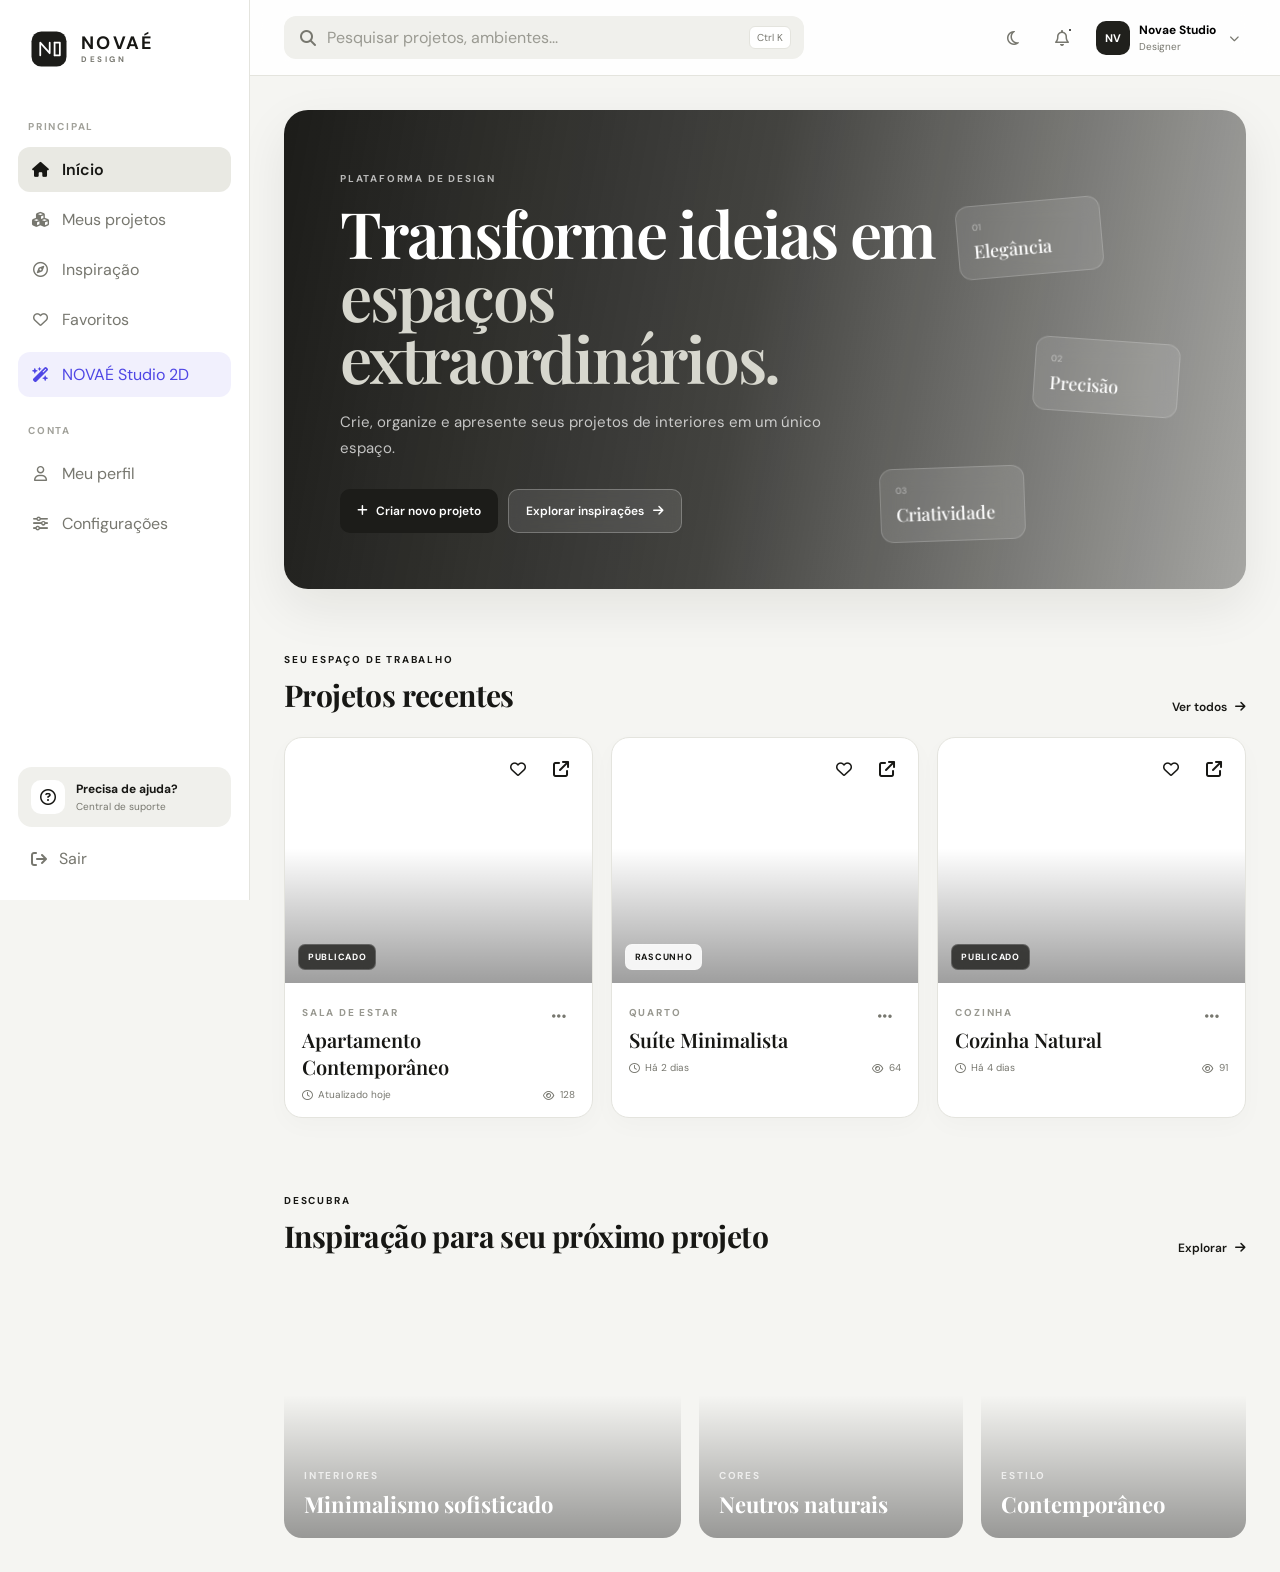
==== index.html @ 318b9dc1 "Update print statement from 'Hello' to 'Goodbye'" ====
<!DOCTYPE html>
<html lang="pt-BR">
<head>
    <meta charset="UTF-8">

    <meta
        name="viewport"
        content="width=device-width, initial-scale=1.0"
    >

    <meta
        name="description"
        content="NOVAÉ DESIGN - Plataforma profissional para criar, organizar e compartilhar projetos de interiores."
    >

    <title>NOVAÉ DESIGN | Projetos de interiores</title>

    <link
        rel="preconnect"
        href="https://fonts.googleapis.com"
    >

    <link
        rel="preconnect"
        href="https://fonts.gstatic.com"
        crossorigin
    >

    <link
        href="https://fonts.googleapis.com/css2?family=DM+Sans:wght@400;500;600;700&family=Playfair+Display:wght@500;600;700&display=swap"
        rel="stylesheet"
    >

    <link
        rel="stylesheet"
        href="https://cdnjs.cloudflare.com/ajax/libs/font-awesome/6.6.0/css/all.min.css"
    >

    <link
        rel="stylesheet"
        href="style.css"
    >
</head>

<body>

    <div class="app">

        <!-- SIDEBAR -->

        <aside class="sidebar" id="sidebar">

            <div class="brand">

                <a href="#" class="brand-link" data-page="inicio">

                    <svg
                        class="brand-logo"
                        viewBox="0 0 120 120"
                        aria-label="NOVAÉ DESIGN"
                    >
                        <defs>
                            <linearGradient
                                id="logoGradient"
                                x1="0%"
                                y1="0%"
                                x2="100%"
                                y2="100%"
                            >
                                <stop offset="0%" />
                                <stop offset="100%" />
                            </linearGradient>
                        </defs>

                        <rect
                            x="10"
                            y="10"
                            width="100"
                            height="100"
                            rx="28"
                            class="logo-background"
                        />

                        <path
                            d="M35 78V42L62 72V42"
                            class="logo-line"
                        />

                        <path
                            d="M76 42V78"
                            class="logo-line"
                        />

                        <path
                            d="M76 42L91 42L91 78L76 78"
                            class="logo-line"
                        />
                    </svg>

                    <div class="brand-text">
                        <strong>NOVAÉ</strong>
                        <span>DESIGN</span>
                    </div>

                </a>

            </div>

            <nav class="sidebar-navigation">

                <p class="navigation-title">
                    PRINCIPAL
                </p>

                <button
                    class="nav-item active"
                    data-page="inicio"
                >
                    <i class="fa-solid fa-house"></i>
                    <span>Início</span>
                </button>

                <button
                    class="nav-item"
                    data-page="projetos"
                >
                    <i class="fa-solid fa-cubes"></i>
                    <span>Meus projetos</span>
                </button>

                <button
                    class="nav-item"
                    data-page="inspiracao"
                >
                    <i class="fa-regular fa-compass"></i>
                    <span>Inspiração</span>
                </button>

                <button
                    class="nav-item"
                    data-page="favoritos"
                >
                    <i class="fa-regular fa-heart"></i>
                    <span>Favoritos</span>
                </button>

                <!-- LINK DIRETO PARA O NOVAÉ STUDIO -->
                <a href="studio.html" class="nav-item" style="text-decoration: none; display: flex; align-items: center; margin-top: 5px; background: rgba(79, 70, 229, 0.08); color: #4f46e5;">
                    <i class="fa-solid fa-wand-magic-sparkles"></i>
                    <span>NOVAÉ Studio 2D</span>
                </a>

                <p class="navigation-title">
                    CONTA
                </p>

                <button
                    class="nav-item"
                    data-page="perfil"
                >
                    <i class="fa-regular fa-user"></i>
                    <span>Meu perfil</span>
                </button>

                <button
                    class="nav-item"
                    data-page="configuracoes"
                >
                    <i class="fa-solid fa-sliders"></i>
                    <span>Configurações</span>
                </button>

            </nav>

            <div class="sidebar-bottom">

                <div class="sidebar-help">

                    <div class="help-icon">
                        <i class="fa-regular fa-circle-question"></i>
                    </div>

                    <div>
                        <strong>Precisa de ajuda?</strong>
                        <span>Central de suporte</span>
                    </div>

                </div>

                <button
                    class="logout-button"
                    id="logoutButton"
                >
                    <i class="fa-solid fa-arrow-right-from-bracket"></i>
                    Sair
                </button>

            </div>

        </aside>

        <!-- MAIN -->

        <main class="main-content">

            <!-- TOPBAR -->

            <header class="topbar">

                <button
                    class="mobile-menu"
                    id="mobileMenu"
                    aria-label="Abrir menu"
                >
                    <i class="fa-solid fa-bars"></i>
                </button>

                <div class="topbar-search">

                    <i class="fa-solid fa-magnifying-glass"></i>

                    <input
                        type="search"
                        id="globalSearch"
                        placeholder="Pesquisar projetos, ambientes..."
                    >

                    <span class="search-shortcut">
                        Ctrl K
                    </span>

                </div>

                <div class="topbar-actions">

                    <button
                        class="icon-button"
                        id="themeButton"
                        title="Alterar tema"
                    >
                        <i class="fa-regular fa-moon"></i>
                    </button>

                    <button
                        class="icon-button notification-button"
                        id="notificationButton"
                        title="Notificações"
                    >
                        <i class="fa-regular fa-bell"></i>
                        <span class="notification-dot"></span>
                    </button>

                    <button
                        class="user-mini"
                        id="profileButton"
                    >

                        <span class="avatar">
                            NV
                        </span>

                        <span class="user-mini-info">
                            <strong>Novae Studio</strong>
                            <small>Designer</small>
                        </span>

                        <i class="fa-solid fa-chevron-down"></i>

                    </button>

                </div>

            </header>

            <!-- CONTENT -->

            <div class="page-container">

                <!-- HOME -->

                <section
                    class="page active-page"
                    id="page-inicio"
                >

                    <div class="hero">

                        <div class="hero-content">

                            <span class="eyebrow">
                                PLATAFORMA DE DESIGN
                            </span>

                            <h1>
                                Transforme ideias em
                                <span>espaços extraordinários.</span>
                            </h1>

                            <p>
                                Crie, organize e apresente seus projetos
                                de interiores em um único espaço.
                            </p>

                            <div class="hero-actions">

                                <!-- ALTERADO TAMBÉM PARA LEVAR AO STUDIO -->
                                <a href="studio.html" class="primary-button" style="text-decoration: none; display: inline-flex; align-items: center; justify-content: center; gap: 8px;">
                                    <i class="fa-solid fa-plus"></i>
                                    Criar novo projeto
                                </a>

                                <button
                                    class="secondary-button"
                                    data-page="inspiracao"
                                >
                                    Explorar inspirações
                                    <i class="fa-solid fa-arrow-right"></i>
                                </button>

                            </div>

                        </div>

                        <div class="hero-decoration">

                            <div class="decoration-card card-one">
                                <span>01</span>
                                <strong>Elegância</strong>
                            </div>

                            <div class="decoration-card card-two">
                                <span>02</span>
                                <strong>Precisão</strong>
                            </div>

                            <div class="decoration-card card-three">
                                <span>03</span>
                                <strong>Criatividade</strong>
                            </div>

                        </div>

                    </div>

                    <div class="section-header">

                        <div>
                            <span class="section-label">
                                SEU ESPAÇO DE TRABALHO
                            </span>

                            <h2>
                                Projetos recentes
                            </h2>
                        </div>

                        <button
                            class="text-button"
                            data-page="projetos"
                        >
                            Ver todos
                            <i class="fa-solid fa-arrow-right"></i>
                        </button>

                    </div>

                    <div class="projects-grid">

                        <article
                            class="project-card featured"
                            data-category="Sala"
                            data-title="Apartamento Contemporâneo"
                        >

                            <div class="project-image image-living">

                                <div class="project-overlay">

                                    <button
                                        class="round-button favorite-toggle"
                                        title="Favoritar"
                                    >
                                        <i class="fa-regular fa-heart"></i>
                                    </button>

                                    <button
                                        class="round-button project-open"
                                        title="Abrir projeto"
                                    >
                                        <i class="fa-solid fa-arrow-up-right-from-square"></i>
                                    </button>

                                </div>

                                <span class="project-status">
                                    Publicado
                                </span>

                            </div>

                            <div class="project-info">

                                <div>

                                    <span class="project-category">
                                        SALA DE ESTAR
                                    </span>

                                    <h3>
                                        Apartamento Contemporâneo
                                    </h3>

                                </div>

                                <button
                                    class="more-button"
                                    title="Mais opções"
                                >
                                    <i class="fa-solid fa-ellipsis"></i>
                                </button>

                            </div>

                            <div class="project-meta">

                                <span>
                                    <i class="fa-regular fa-clock"></i>
                                    Atualizado hoje
                                </span>

                                <span>
                                    <i class="fa-regular fa-eye"></i>
                                    128
                                </span>

                            </div>

                        </article>

                        <article
                            class="project-card"
                            data-category="Quarto"
                            data-title="Suíte Minimalista"
                        >

                            <div class="project-image image-bedroom">

                                <div class="project-overlay">

                                    <button
                                        class="round-button favorite-toggle"
                                        title="Favoritar"
                                    >
                                        <i class="fa-regular fa-heart"></i>
                                    </button>

                                    <button
                                        class="round-button project-open"
                                        title="Abrir projeto"
                                    >
                                        <i class="fa-solid fa-arrow-up-right-from-square"></i>
                                    </button>

                                </div>

                                <span class="project-status draft">
                                    Rascunho
                                </span>

                            </div>

                            <div class="project-info">

                                <div>

                                    <span class="project-category">
                                        QUARTO
                                    </span>

                                    <h3>
                                        Suíte Minimalista
                                    </h3>

                                </div>

                                <button
                                    class="more-button"
                                >
                                    <i class="fa-solid fa-ellipsis"></i>
                                </button>

                            </div>

                            <div class="project-meta">

                                <span>
                                    <i class="fa-regular fa-clock"></i>
                                    Há 2 dias
                                </span>

                                <span>
                                    <i class="fa-regular fa-eye"></i>
                                    64
                                </span>

                            </div>

                        </article>

                        <article
                            class="project-card"
                            data-category="Cozinha"
                            data-title="Cozinha Natural"
                        >

                            <div class="project-image image-kitchen">

                                <div class="project-overlay">

                                    <button
                                        class="round-button favorite-toggle"
                                        title="Favoritar"
                                    >
                                        <i class="fa-regular fa-heart"></i>
                                    </button>

                                    <button
                                        class="round-button project-open"
                                        title="Abrir projeto"
                                    >
                                        <i class="fa-solid fa-arrow-up-right-from-square"></i>
                                    </button>

                                </div>

                                <span class="project-status">
                                    Publicado
                                </span>

                            </div>

                            <div class="project-info">

                                <div>

                                    <span class="project-category">
                                        COZINHA
                                    </span>

                                    <h3>
                                        Cozinha Natural
                                    </h3>

                                </div>

                                <button
                                    class="more-button"
                                >
                                    <i class="fa-solid fa-ellipsis"></i>
                                </button>

                            </div>

                            <div class="project-meta">

                                <span>
                                    <i class="fa-regular fa-clock"></i>
                                    Há 4 dias
                                </span>

                                <span>
                                    <i class="fa-regular fa-eye"></i>
                                    91
                                </span>

                            </div>

                        </article>

                    </div>

                    <div class="section-header inspiration-header">

                        <div>

                            <span class="section-label">
                                DESCUBRA
                            </span>

                            <h2>
                                Inspiração para seu próximo projeto
                            </h2>

                        </div>

                        <button
                            class="text-button"
                            data-page="inspiracao"
                        >
                            Explorar
                            <i class="fa-solid fa-arrow-right"></i>
                        </button>

                    </div>

                    <div class="inspiration-grid">

                        <article class="inspiration-card large">
                            <div class="inspiration-image inspiration-one">
                                <div class="inspiration-caption">
                                    <span>INTERIORES</span>
                                    <h3>Minimalismo sofisticado</h3>
                                </div>
                            </div>
                        </article>

                        <article class="inspiration-card">
                            <div class="inspiration-image inspiration-two">
                                <div class="inspiration-caption">
                                    <span>CORES</span>
                                    <h3>Neutros naturais</h3>
                                </div>
                            </div>
                        </article>

                        <article class="inspiration-card">
                            <div class="inspiration-image inspiration-three">
                                <div class="inspiration-caption">
                                    <span>ESTILO</span>
                                    <h3>Contemporâneo</h3>
                                </div>
                            </div>
                        </article>

                    </div>

                </section>

                <!-- PROJETOS -->

                <section
                    class="page"
                    id="page-projetos"
                >

                    <div class="page-heading">

                        <div>

                            <span class="section-label">
                                PORTFÓLIO
                            </span>

                            <h1>
                                Meus projetos
                            </h1>

                            <p>
                                Gerencie todos os seus projetos em um só lugar.
                            </p>

                        </div>

                        <a href="studio.html" class="primary-button" style="text-decoration: none; display: inline-flex; align-items: center; justify-content: center; gap: 8px;">
                            <i class="fa-solid fa-plus"></i>
                            Novo projeto
                        </a>

                    </div>

                    <div class="filter-bar">

                        <button
                            class="filter-button active"
                            data-filter="todos"
                        >
                            Todos
                        </button>

                        <button
                            class="filter-button"
                            data-filter="Sala"
                        >
                            Sala
                        </button>

                        <button
                            class="filter-button"
                            data-filter="Quarto"
                        >
                            Quarto
                        </button>

                        <button
                            class="filter-button"
                            data-filter="Cozinha"
                        >
                            Cozinha
                        </button>

                        <button
                            class="filter-button"
                            data-filter="Escritório"
                        >
                            Escritório
                        </button>

                    </div>

                    <div class="projects-grid all-projects">

                        <article
                            class="project-card"
                            data-category="Sala"
                            data-title="Apartamento Contemporâneo"
                        >

                            <div class="project-image image-living">

                                <div class="project-overlay">

                                    <button class="round-button favorite-toggle">
                                        <i class="fa-regular fa-heart"></i>
                                    </button>

                                    <button class="round-button project-open">
                                        <i class="fa-solid fa-arrow-up-right-from-square"></i>
                                    </button>

                                </div>

                            </div>

                            <div class="project-info">

                                <div>
                                    <span class="project-category">SALA</span>
                                    <h3>Apartamento Contemporâneo</h3>
                                </div>

                                <button class="more-button">
                                    <i class="fa-solid fa-ellipsis"></i>
                                </button>

                            </div>

                        </article>

                        <article
                            class="project-card"
                            data-category="Quarto"
                            data-title="Suíte Minimalista"
                        >

                            <div class="project-image image-bedroom">

                                <div class="project-overlay">

                                    <button class="round-button favorite-toggle">
                                        <i class="fa-regular fa-heart"></i>
                                    </button>

                                    <button class="round-button project-open">
                                        <i class="fa-solid fa-arrow-up-right-from-square"></i>
                                    </button>

                                </div>

                            </div>

                            <div class="project-info">

                                <div>
                                    <span class="project-category">QUARTO</span>
                                    <h3>Suíte Minimalista</h3>
                                </div>

                                <button class="more-button">
                                    <i class="fa-solid fa-ellipsis"></i>
                                </button>

                            </div>

                        </article>

                        <article
                            class="project-card"
                            data-category="Cozinha"
                            data-title="Cozinha Natural"
                        >

                            <div class="project-image image-kitchen">

                                <div class="project-overlay">

                                    <button class="round-button favorite-toggle">
                                        <i class="fa-regular fa-heart"></i>
                                    </button>

                                    <button class="round-button project-open">
                                        <i class="fa-solid fa-arrow-up-right-from-square"></i>
                                    </button>

                                </div>

                            </div>

                            <div class="project-info">

                                <div>
                                    <span class="project-category">COZINHA</span>
                                    <h3>Cozinha Natural</h3>
                                </div>

                                <button class="more-button">
                                    <i class="fa-solid fa-ellipsis"></i>
                                </button>

                            </div>

                        </article>

                        <article
                            class="project-card"
                            data-category="Escritório"
                            data-title="Home Office Executivo"
                        >

                            <div class="project-image image-office">

                                <div class="project-overlay">

                                    <button class="round-button favorite-toggle">
                                        <i class="fa-regular fa-heart"></i>
                                    </button>

                                    <button class="round-button project-open">
                                        <i class="fa-solid fa-arrow-up-right-from-square"></i>
                                    </button>

                                </div>

                            </div>

                            <div class="project-info">

                                <div>
                                    <span class="project-category">ESCRITÓRIO</span>
                                    <h3>Home Office Executivo</h3>
                                </div>

                                <button class="more-button">
                                    <i class="fa-solid fa-ellipsis"></i>
                                </button>

                            </div>

                        </article>

                    </div>

                </section>

                <!-- INSPIRAÇÃO -->

                <section
                    class="page"
                    id="page-inspiracao"
                >

                    <div class="page-heading">

                        <div>

                            <span class="section-label">
                                COMUNIDADE
                            </span>

                            <h1>
                                Inspiração
                            </h1>

                            <p>
                                Descubra ideias para transformar seus espaços.
                            </p>

                        </div>

                    </div>

                    <div class="inspiration-filter">

                        <button class="filter-button active">
                            Todos
                        </button>

                        <button class="filter-button">
                            Moderno
                        </button>

                        <button class="filter-button">
                            Minimalista
                        </button>

                        <button class="filter-button">
                            Industrial
                        </button>

                        <button class="filter-button">
                            Escandinavo
                        </button>

                    </div>

                    <div class="masonry-grid">

                        <article class="masonry-item tall">
                            <div class="masonry-image inspiration-four">
                                <div class="masonry-content">
                                    <span>MODERNO</span>
                                    <h3>Linhas e volumes</h3>
                                </div>
                            </div>
                        </article>

                        <article class="masonry-item">
                            <div class="masonry-image inspiration-five">
                                <div class="masonry-content">
                                    <span>MINIMALISTA</span>
                                    <h3>Essencial</h3>
                                </div>
                            </div>
                        </article>

                        <article class="masonry-item">
                            <div class="masonry-image inspiration-six">
                                <div class="masonry-content">
                                    <span>INDUSTRIAL</span>
                                    <h3>Concreto e madeira</h3>
                                </div>
                            </div>
                        </article>

                        <article class="masonry-item wide">
                            <div class="masonry-image inspiration-seven">
                                <div class="masonry-content">
                                    <span>CONTEMPORÂNEO</span>
                                    <h3>Arquitetura aberta</h3>
                                </div>
                            </div>
                        </article>

                    </div>

                </section>

                <!-- FAVORITOS -->

                <section
                    class="page"
                    id="page-favoritos"
                >

                    <div class="page-heading">

                        <div>

                            <span class="section-label">
                                SALVOS
                            </span>

                            <h1>
                                Favoritos
                            </h1>

                            <p>
                                Seus projetos e inspirações salvos.
                            </p>

                        </div>

                    </div>

                    <div
                        class="favorites-empty"
                        id="favoritesEmpty"
                    >

                        <div class="empty-icon">
                            <i class="fa-regular fa-heart"></i>
                        </div>

                        <h2>
                            Seus favoritos aparecerão aqui
                        </h2>

                        <p>
                            Clique no coração de um projeto para salvá-lo.
                        </p>

                        <button
                            class="primary-button"
                            data-page="projetos"
                        >
                            Explorar projetos
                        </button>

                    </div>

                </section>

                <!-- PERFIL -->

                <section
                    class="page"
                    id="page-perfil"
                >

                    <div class="profile-cover">

                        <div class="profile-main">

                            <div class="profile-avatar">
                                NV
                            </div>

                            <div>

                                <span class="section-label">
                                    DESIGNER
                                </span>

                                <h1>
                                    Novae Studio
                                </h1>

                                <p>
                                    Arquitetura e interiores
                                </p>

                            </div>

                        </div>

                        <button
                            class="secondary-button"
                            id="editProfileButton"
                        >
                            <i class="fa-solid fa-pen"></i>
                            Editar perfil
                        </button>

                    </div>

                    <div class="profile-statistics">

                        <div>
                            <strong>12</strong>
                            <span>Projetos</span>
                        </div>

                        <div>
                            <strong>1.8K</strong>
                            <span>Visualizações</span>
                        </div>

                        <div>
                            <strong>342</strong>
                            <span>Seguidores</span>
                        </div>

                    </div>

                    <div class="profile-about">

                        <span class="section-label">
                            SOBRE
                        </span>

                        <h2>
                            Criando espaços com identidade.
                        </h2>

                        <p>
                            O Novae Studio desenvolve projetos de interiores
                            contemporâneos combinando funcionalidade,
                            estética e personalidade.
                        </p>

                    </div>

                </section>

                <!-- CONFIGURAÇÕES -->

                <section
                    class="page"
                    id="page-configuracoes"
                >

                    <div class="page-heading">

                        <div>

                            <span class="section-label">
                                PREFERÊNCIAS
                            </span>

                            <h1>
                                Configurações
                            </h1>

                            <p>
                                Personalize sua experiência.
                            </p>

                        </div>

                    </div>

                    <div class="settings-card">

                        <div class="setting-row">

                            <div class="setting-icon">
                                <i class="fa-regular fa-moon"></i>
                            </div>

                            <div class="setting-text">
                                <strong>Modo escuro</strong>
                                <span>Altere a aparência da plataforma.</span>
                            </div>

                            <label class="switch">
                                <input
                                    type="checkbox"
                                    id="darkModeSwitch"
                                >
                                <span class="slider"></span>
                            </label>

                        </div>

                        <div class="setting-row">

                            <div class="setting-icon">
                                <i class="fa-regular fa-bell"></i>
                            </div>

                            <div class="setting-text">
                                <strong>Notificações</strong>
                                <span>Receba atualizações dos seus projetos.</span>
                            </div>

                            <label class="switch">
                                <input
                                    type="checkbox"
                                    checked
                                >
                                <span class="slider"></span>
                            </label>

                        </div>

                        <div class="setting-row">

                            <div class="setting-icon">
                                <i class="fa-solid fa-earth-americas"></i>
                            </div>

                            <div class="setting-text">
                                <strong>Idioma</strong>
                                <span>Português do Brasil</span>
                            </div>

                            <button class="setting-action">
                                Alterar
                            </button>

                        </div>

                    </div>

                </section>

            </div>

        </main>

    </div>

    <!-- LOGIN MODAL -->

    <div
        class="modal-container"
        id="loginModal"
    >

        <div class="modal small-modal">

            <button
                class="modal-close"
                data-close-modal
            >
                <i class="fa-solid fa-xmark"></i>
            </button>

            <div class="login-logo">

                <svg
                    viewBox="0 0 120 120"
                    class="login-logo-svg"
                >

                    <rect
                        x="10"
                        y="10"
                        width="100"
                        height="100"
                        rx="28"
                        class="logo-background"
                    />

                    <path
                        d="M35 78V42L62 72V42"
                        class="logo-line"
                    />

                    <path
                        d="M76 42V78"
                        class="logo-line"
                    />

                    <path
                        d="M76 42L91 42L91 78L76 78"
                        class="logo-line"
                    />

                </svg>

                <strong>NOVAÉ</strong>

                <span>DESIGN</span>

            </div>

            <div class="modal-header centered">

                <div>

                    <span class="section-label">
                        ÁREA RESTRITA
                    </span>

                    <h2>
                        Entrar na sua conta
                    </h2>

                </div>

            </div>

            <form id="loginForm">

                <div class="form-group">

                    <label for="loginEmail">
                        E-mail
                    </label>

                    <input
                        type="email"
                        id="loginEmail"
                        placeholder="seu@email.com"
                        required
                    >

                </div>

                <div class="form-group">

                    <label for="loginPassword">
                        Senha
                    </label>

                    <input
                        type="password"
                        id="loginPassword"
                        placeholder="Sua senha"
                        required
                    >

                </div>

                <button
                    type="submit"
                    class="primary-button full-button"
                >
                    Entrar
                </button>

            </form>

        </div>

    </div>

    <!-- NOTIFICATION PANEL -->

    <div
        class="notification-panel"
        id="notificationPanel"
    >

        <div class="notification-header">

            <div>
                <span class="section-label">
                    CENTRAL
                </span>

                <h3>
                    Notificações
                </h3>
            </div>

            <button
                id="closeNotifications"
                class="panel-close"
            >
                <i class="fa-solid fa-xmark"></i>
            </button>

        </div>

        <div class="notification-item">

            <div class="notification-icon">
                <i class="fa-solid fa-heart"></i>
            </div>

            <div>
                <strong>Novo favorito</strong>
                <p>Seu projeto recebeu uma nova interação.</p>
                <small>Há 12 minutos</small>
            </div>

        </div>

        <div class="notification-item">

            <div class="notification-icon">
                <i class="fa-solid fa-cubes"></i>
            </div>

            <div>
                <strong>Projeto atualizado</strong>
                <p>Suíte Minimalista foi salva.</p>
                <small>Há 2 horas</small>
            </div>

        </div>

        <div class="notification-item">

            <div class="notification-icon">
                <i class="fa-solid fa-star"></i>
            </div>

            <div>
                <strong>Bem-vindo</strong>
                <p>Seu espaço de trabalho está pronto.</p>
                <small>Hoje</small>
            </div>

        </div>

    </div>

    <!-- TOAST -->

    <div
        class="toast"
        id="toast"
    >
        <i class="fa-solid fa-check"></i>
        <span id="toastMessage">
            Operação realizada.
        </span>
    </div>

    <script src="script.js"></script>

</body>
</html>
---- style.css ----
:root {
    --bg: #f5f5f2;
    --surface: #ffffff;
    --surface-soft: #f0f0ec;
    --text: #171714;
    --muted: #77776f;
    --border: #e4e4de;
    --accent: #1c1c19;
    --accent-soft: #e9e9e3;
    --shadow: 0 18px 50px rgba(20, 20, 16, .08);
    --radius: 18px;
    --sidebar-width: 250px;
}

* {
    box-sizing: border-box;
    margin: 0;
    padding: 0;
}

html {
    scroll-behavior: smooth;
}

body {
    min-height: 100vh;
    background: var(--bg);
    color: var(--text);
    font-family: "DM Sans", sans-serif;
    -webkit-font-smoothing: antialiased;
}

button,
input,
select,
textarea {
    font: inherit;
}

button {
    border: 0;
    cursor: pointer;
}

button:focus-visible,
input:focus-visible,
select:focus-visible,
textarea:focus-visible {
    outline: 2px solid var(--text);
    outline-offset: 3px;
}

a {
    color: inherit;
    text-decoration: none;
}

.app {
    min-height: 100vh;
}

.sidebar {
    position: fixed;
    inset: 0 auto 0 0;
    z-index: 100;
    width: var(--sidebar-width);
    padding: 28px 18px 20px;
    display: flex;
    flex-direction: column;
    background: var(--surface);
    border-right: 1px solid var(--border);
}

.brand {
    padding: 0 10px 28px;
}

.brand-link {
    display: flex;
    align-items: center;
    gap: 11px;
}

.brand-logo,
.login-logo-svg {
    width: 42px;
    height: 42px;
    flex: 0 0 auto;
}

.logo-background {
    fill: var(--accent);
}

.logo-line {
    fill: none;
    stroke: #fff;
    stroke-width: 5;
    stroke-linecap: round;
    stroke-linejoin: round;
}

.brand-text {
    display: flex;
    flex-direction: column;
    line-height: .9;
}

.brand-text strong,
.login-logo strong {
    font-size: 18px;
    letter-spacing: .13em;
}

.brand-text span,
.login-logo span {
    margin-top: 5px;
    color: var(--muted);
    font-size: 8px;
    font-weight: 700;
    letter-spacing: .32em;
}

.sidebar-navigation {
    display: flex;
    flex-direction: column;
    gap: 5px;
}

.navigation-title {
    margin: 22px 10px 9px;
    color: #a1a19a;
    font-size: 10px;
    font-weight: 700;
    letter-spacing: .18em;
}

.nav-item {
    width: 100%;
    padding: 12px 13px;
    display: flex;
    align-items: center;
    gap: 13px;
    color: var(--muted);
    background: transparent;
    border-radius: 12px;
    text-align: left;
    transition: .2s ease;
}

.nav-item i {
    width: 18px;
    text-align: center;
    font-size: 15px;
}

.nav-item:hover,
.nav-item.active {
    color: var(--text);
    background: var(--accent-soft);
}

.nav-item.active {
    font-weight: 600;
}

.sidebar-bottom {
    margin-top: auto;
}

.sidebar-help {
    padding: 13px;
    display: flex;
    align-items: center;
    gap: 11px;
    background: var(--surface-soft);
    border-radius: 14px;
}

.help-icon {
    width: 34px;
    height: 34px;
    display: grid;
    place-items: center;
    border-radius: 10px;
    background: var(--surface);
}

.sidebar-help strong,
.sidebar-help span {
    display: block;
}

.sidebar-help strong {
    font-size: 12px;
}

.sidebar-help span {
    margin-top: 3px;
    color: var(--muted);
    font-size: 10px;
}

.logout-button {
    width: 100%;
    margin-top: 10px;
    padding: 11px 13px;
    display: flex;
    align-items: center;
    gap: 12px;
    color: var(--muted);
    background: transparent;
    border-radius: 10px;
    text-align: left;
}

.logout-button:hover {
    color: #9b3030;
    background: #f8eeee;
}

.main-content {
    min-height: 100vh;
    margin-left: var(--sidebar-width);
}

.topbar {
    position: sticky;
    top: 0;
    z-index: 80;
    min-height: 76px;
    padding: 0 34px;
    display: flex;
    align-items: center;
    gap: 20px;
    background: rgba(255,255,255,.9);
    border-bottom: 1px solid var(--border);
    backdrop-filter: blur(16px);
}

.topbar-search {
    width: min(520px, 55%);
    height: 43px;
    display: flex;
    align-items: center;
    gap: 11px;
    padding: 0 12px 0 15px;
    background: var(--surface-soft);
    border: 1px solid transparent;
    border-radius: 12px;
}

.topbar-search:focus-within {
    border-color: var(--border);
    background: var(--surface);
}

.topbar-search i {
    color: var(--muted);
}

.topbar-search input {
    min-width: 0;
    flex: 1;
    color: var(--text);
    background: transparent;
    border: 0;
    outline: 0;
}

.topbar-search input::placeholder {
    color: #9a9a92;
}

.search-shortcut {
    padding: 4px 7px;
    color: var(--muted);
    background: var(--surface);
    border: 1px solid var(--border);
    border-radius: 6px;
    font-size: 10px;
}

.topbar-actions {
    margin-left: auto;
    display: flex;
    align-items: center;
    gap: 9px;
}

.icon-button,
.panel-close {
    width: 40px;
    height: 40px;
    display: grid;
    place-items: center;
    color: var(--muted);
    background: transparent;
    border-radius: 10px;
}

.icon-button:hover,
.panel-close:hover {
    color: var(--text);
    background: var(--surface-soft);
}

.notification-button {
    position: relative;
}

.notification-dot {
    position: absolute;
    top: 9px;
    right: 9px;
    width: 6px;
    height: 6px;
    background: #171714;
    border: 2px solid var(--surface);
    border-radius: 50%;
}

.user-mini {
    display: flex;
    align-items: center;
    gap: 9px;
    padding: 5px 7px 5px 5px;
    background: transparent;
    border-radius: 12px;
}

.user-mini:hover {
    background: var(--surface-soft);
}

.avatar,
.profile-avatar {
    display: grid;
    place-items: center;
    color: #fff;
    background: #20201c;
    font-weight: 700;
}

.avatar {
    width: 34px;
    height: 34px;
    border-radius: 10px;
    font-size: 11px;
}

.user-mini-info {
    display: flex;
    flex-direction: column;
    align-items: flex-start;
}

.user-mini-info strong {
    font-size: 12px;
}

.user-mini-info small {
    margin-top: 2px;
    color: var(--muted);
    font-size: 10px;
}

.user-mini > i {
    margin-left: 4px;
    color: var(--muted);
    font-size: 10px;
}

.mobile-menu {
    display: none;
    width: 40px;
    height: 40px;
    background: transparent;
    border-radius: 10px;
}

.page-container {
    width: min(1420px, 100%);
    margin: 0 auto;
    padding: 34px;
}

.page {
    display: none;
    animation: pageIn .28s ease;
}

.page.active-page {
    display: block;
}

@keyframes pageIn {
    from { opacity: 0; transform: translateY(8px); }
    to { opacity: 1; transform: translateY(0); }
}

.hero {
    position: relative;
    min-height: 390px;
    overflow: hidden;
    padding: 56px;
    display: flex;
    align-items: center;
    background:
        linear-gradient(100deg, rgba(17,17,14,.95) 0%, rgba(17,17,14,.78) 48%, rgba(17,17,14,.35) 100%),
        url("https://images.unsplash.com/photo-1600210492486-724fe5c67fb0?auto=format&fit=crop&w=1800&q=85") center/cover;
    border-radius: 24px;
    box-shadow: var(--shadow);
}

.hero-content {
    position: relative;
    z-index: 2;
    max-width: 650px;
    color: #fff;
}

.eyebrow,
.section-label,
.project-category,
.inspiration-caption span,
.masonry-content span {
    font-size: 10px;
    font-weight: 700;
    letter-spacing: .18em;
}

.eyebrow {
    display: inline-block;
    margin-bottom: 17px;
    color: rgba(255,255,255,.68);
}

.hero h1 {
    max-width: 680px;
    font-family: "Playfair Display", serif;
    font-size: clamp(42px, 5vw, 70px);
    font-weight: 600;
    line-height: .98;
    letter-spacing: -.035em;
}

.hero h1 span {
    color: #d7d7ce;
}

.hero p {
    max-width: 510px;
    margin-top: 20px;
    color: rgba(255,255,255,.72);
    font-size: 15px;
    line-height: 1.7;
}

.hero-actions {
    margin-top: 28px;
    display: flex;
    flex-wrap: wrap;
    gap: 10px;
}

.primary-button,
.secondary-button {
    min-height: 44px;
    padding: 0 17px;
    display: inline-flex;
    align-items: center;
    justify-content: center;
    gap: 9px;
    border-radius: 10px;
    font-size: 12px;
    font-weight: 600;
    transition: .2s ease;
}

.primary-button {
    color: #fff;
    background: var(--accent);
}

.primary-button:hover {
    transform: translateY(-1px);
    box-shadow: 0 8px 20px rgba(0,0,0,.14);
}

.secondary-button {
    color: var(--text);
    background: var(--surface);
    border: 1px solid var(--border);
}

.secondary-button:hover {
    background: var(--surface-soft);
}

.hero .secondary-button {
    color: #fff;
    background: rgba(255,255,255,.1);
    border-color: rgba(255,255,255,.25);
    backdrop-filter: blur(8px);
}

.hero-decoration {
    position: absolute;
    inset: 0;
    pointer-events: none;
}

.decoration-card {
    position: absolute;
    width: 145px;
    padding: 15px;
    display: flex;
    flex-direction: column;
    gap: 6px;
    color: #fff;
    background: rgba(255,255,255,.1);
    border: 1px solid rgba(255,255,255,.18);
    border-radius: 13px;
    backdrop-filter: blur(12px);
}

.decoration-card span {
    color: rgba(255,255,255,.5);
    font-size: 9px;
}

.decoration-card strong {
    font-family: "Playfair Display", serif;
    font-size: 18px;
    font-weight: 500;
}

.card-one { right: 15%; top: 19%; transform: rotate(-5deg); }
.card-two { right: 7%; top: 48%; transform: rotate(4deg); }
.card-three { right: 23%; bottom: 10%; transform: rotate(-2deg); }

.section-header,
.page-heading {
    display: flex;
    align-items: flex-end;
    justify-content: space-between;
    gap: 20px;
}

.section-header {
    margin: 58px 0 22px;
}

.section-header h2,
.page-heading h1,
.profile-about h2 {
    margin-top: 7px;
    font-family: "Playfair Display", serif;
    letter-spacing: -.02em;
}

.section-header h2 {
    font-size: 30px;
}

.page-heading {
    margin-bottom: 30px;
}

.page-heading h1 {
    font-size: 42px;
}

.page-heading p {
    margin-top: 8px;
    color: var(--muted);
    font-size: 14px;
}

.text-button {
    display: inline-flex;
    align-items: center;
    gap: 8px;
    color: var(--text);
    background: transparent;
    font-size: 12px;
    font-weight: 600;
}

.text-button:hover {
    text-decoration: underline;
}

.projects-grid {
    display: grid;
    grid-template-columns: repeat(3, minmax(0, 1fr));
    gap: 18px;
}

.project-card {
    min-width: 0;
    overflow: hidden;
    background: var(--surface);
    border: 1px solid var(--border);
    border-radius: var(--radius);
    box-shadow: 0 8px 25px rgba(20,20,16,.025);
    transition: transform .22s ease, box-shadow .22s ease;
}

.project-card:hover {
    transform: translateY(-4px);
    box-shadow: var(--shadow);
}

.project-image {
    position: relative;
    min-height: 245px;
    overflow: hidden;
    background-position: center;
    background-size: cover;
}

.project-image::after,
.masonry-image::after,
.inspiration-image::after {
    content: "";
    position: absolute;
    inset: 0;
    background: linear-gradient(to top, rgba(0,0,0,.38), transparent 55%);
}

.image-living {
    background-image: url("https://images.unsplash.com/photo-1600607687920-4e2a09cf159d?auto=format&fit=crop&w=1200&q=85");
}

.image-bedroom {
    background-image: url("https://images.unsplash.com/photo-1616486338812-3dadae4b4ace?auto=format&fit=crop&w=1200&q=85");
}

.image-kitchen {
    background-image: url("https://images.unsplash.com/photo-1600566753190-17f0baa2a6c3?auto=format&fit=crop&w=1200&q=85");
}

.image-office {
    background-image: url("https://images.unsplash.com/photo-1497366811353-6870744d04b2?auto=format&fit=crop&w=1200&q=85");
}

.project-overlay {
    position: absolute;
    inset: 13px 13px auto;
    z-index: 2;
    display: flex;
    justify-content: flex-end;
    gap: 7px;
}

.round-button {
    width: 36px;
    height: 36px;
    display: grid;
    place-items: center;
    color: var(--text);
    background: rgba(255,255,255,.92);
    border-radius: 50%;
    transition: .2s ease;
}

.round-button:hover {
    transform: scale(1.06);
}

.favorite-toggle.is-favorite {
    color: #fff;
    background: #20201c;
}

.project-status {
    position: absolute;
    z-index: 2;
    left: 13px;
    bottom: 13px;
    padding: 6px 9px;
    color: #fff;
    background: rgba(25,25,22,.78);
    border: 1px solid rgba(255,255,255,.2);
    border-radius: 7px;
    font-size: 9px;
    font-weight: 700;
    letter-spacing: .08em;
    text-transform: uppercase;
    backdrop-filter: blur(8px);
}

.project-status.draft {
    color: var(--text);
    background: rgba(255,255,255,.88);
}

.project-info {
    min-height: 76px;
    padding: 17px 17px 8px;
    display: flex;
    align-items: flex-start;
    justify-content: space-between;
    gap: 10px;
}

.project-category {
    color: #989890;
}

.project-info h3 {
    margin-top: 5px;
    font-family: "Playfair Display", serif;
    font-size: 20px;
    font-weight: 600;
}

.more-button {
    width: 32px;
    height: 32px;
    flex: 0 0 auto;
    color: var(--muted);
    background: transparent;
    border-radius: 8px;
}

.more-button:hover {
    color: var(--text);
    background: var(--surface-soft);
}

.project-meta {
    padding: 0 17px 16px;
    display: flex;
    justify-content: space-between;
    gap: 10px;
    color: var(--muted);
    font-size: 10px;
}

.project-meta span {
    display: flex;
    align-items: center;
    gap: 6px;
}

.inspiration-header {
    margin-top: 70px;
}

.inspiration-grid {
    display: grid;
    grid-template-columns: 1.5fr 1fr 1fr;
    gap: 18px;
}

.inspiration-card {
    overflow: hidden;
    border-radius: var(--radius);
}

.inspiration-image {
    position: relative;
    min-height: 260px;
    overflow: hidden;
    background-position: center;
    background-size: cover;
    transition: transform .4s ease;
}

.inspiration-card:hover .inspiration-image {
    transform: scale(1.025);
}

.inspiration-one {
    background-image: url("https://images.unsplash.com/photo-1600566753086-00f18fb6b3ea?auto=format&fit=crop&w=1400&q=85");
}

.inspiration-two {
    background-image: url("https://images.unsplash.com/photo-1618221195710-dd6b41faaea6?auto=format&fit=crop&w=1200&q=85");
}

.inspiration-three {
    background-image: url("https://images.unsplash.com/photo-1600607688969-a5bfcd646154?auto=format&fit=crop&w=1200&q=85");
}

.inspiration-caption {
    position: absolute;
    z-index: 2;
    left: 20px;
    right: 20px;
    bottom: 19px;
    color: #fff;
}

.inspiration-caption span {
    opacity: .72;
}

.inspiration-caption h3 {
    margin-top: 5px;
    font-family: "Playfair Display", serif;
    font-size: 22px;
}

.filter-bar,
.inspiration-filter {
    margin-bottom: 25px;
    display: flex;
    flex-wrap: wrap;
    gap: 8px;
}

.filter-button {
    padding: 9px 14px;
    color: var(--muted);
    background: var(--surface);
    border: 1px solid var(--border);
    border-radius: 9px;
    font-size: 11px;
}

.filter-button:hover,
.filter-button.active {
    color: #fff;
    background: var(--accent);
    border-color: var(--accent);
}

.all-projects {
    grid-template-columns: repeat(4, minmax(0, 1fr));
}

.all-projects .project-image {
    min-height: 220px;
}

.masonry-grid {
    display: grid;
    grid-template-columns: repeat(2, minmax(0, 1fr));
    gap: 18px;
}

.masonry-item {
    overflow: hidden;
    border-radius: var(--radius);
}

.masonry-image {
    position: relative;
    min-height: 320px;
    overflow: hidden;
    background-position: center;
    background-size: cover;
}

.masonry-item.tall .masonry-image {
    min-height: 480px;
}

.masonry-item.wide {
    grid-column: 1 / -1;
}

.masonry-item.wide .masonry-image {
    min-height: 350px;
}

.inspiration-four { background-image: url("https://images.unsplash.com/photo-1600607687939-ce8a6c25118c?auto=format&fit=crop&w=1400&q=85"); }
.inspiration-five { background-image: url("https://images.unsplash.com/photo-1615529162924-f8605388461d?auto=format&fit=crop&w=1200&q=85"); }
.inspiration-six { background-image: url("https://images.unsplash.com/photo-1618220179428-22790b461013?auto=format&fit=crop&w=1200&q=85"); }
.inspiration-seven { background-image: url("https://images.unsplash.com/photo-1600607687920-4e2a09cf159d?auto=format&fit=crop&w=1600&q=85"); }

.masonry-content {
    position: absolute;
    z-index: 2;
    left: 22px;
    right: 22px;
    bottom: 20px;
    color: #fff;
}

.masonry-content span {
    opacity: .7;
}

.masonry-content h3 {
    margin-top: 5px;
    font-family: "Playfair Display", serif;
    font-size: 26px;
}

.favorites-empty {
    min-height: 390px;
    padding: 50px 20px;
    display: flex;
    flex-direction: column;
    align-items: center;
    justify-content: center;
    text-align: center;
    background: var(--surface);
    border: 1px dashed var(--border);
    border-radius: 20px;
}

.empty-icon {
    width: 70px;
    height: 70px;
    margin-bottom: 18px;
    display: grid;
    place-items: center;
    color: var(--muted);
    background: var(--surface-soft);
    border-radius: 50%;
    font-size: 25px;
}

.favorites-empty h2 {
    font-family: "Playfair Display", serif;
    font-size: 25px;
}

.favorites-empty p {
    margin: 8px 0 22px;
    color: var(--muted);
    font-size: 13px;
}

.profile-cover {
    min-height: 300px;
    padding: 40px;
    display: flex;
    align-items: flex-end;
    justify-content: space-between;
    gap: 25px;
    color: #fff;
    background:
        linear-gradient(90deg, rgba(20,20,18,.92), rgba(20,20,18,.55)),
        url("https://images.unsplash.com/photo-1600210492486-724fe5c67fb0?auto=format&fit=crop&w=1600&q=85") center/cover;
    border-radius: 22px 22px 0 0;
}

.profile-main {
    display: flex;
    align-items: center;
    gap: 18px;
}

.profile-avatar {
    width: 88px;
    height: 88px;
    border: 3px solid rgba(255,255,255,.75);
    border-radius: 24px;
    font-size: 24px;
}

.profile-main .section-label {
    color: rgba(255,255,255,.6);
}

.profile-main h1 {
    margin-top: 6px;
    font-family: "Playfair Display", serif;
    font-size: 40px;
}

.profile-main p {
    margin-top: 5px;
    color: rgba(255,255,255,.7);
    font-size: 13px;
}

.profile-cover .secondary-button {
    color: #fff;
    background: rgba(255,255,255,.1);
    border-color: rgba(255,255,255,.25);
}

.profile-statistics {
    display: flex;
    background: var(--surface);
    border: 1px solid var(--border);
    border-top: 0;
    border-radius: 0 0 18px 18px;
}

.profile-statistics > div {
    flex: 1;
    padding: 22px;
    text-align: center;
    border-right: 1px solid var(--border);
}

.profile-statistics > div:last-child {
    border-right: 0;
}

.profile-statistics strong,
.profile-statistics span {
    display: block;
}

.profile-statistics strong {
    font-family: "Playfair Display", serif;
    font-size: 25px;
}

.profile-statistics span {
    margin-top: 4px;
    color: var(--muted);
    font-size: 10px;
    text-transform: uppercase;
    letter-spacing: .1em;
}

.profile-about {
    max-width: 720px;
    margin-top: 55px;
}

.profile-about h2 {
    font-size: 32px;
}

.profile-about p {
    margin-top: 12px;
    color: var(--muted);
    line-height: 1.8;
    font-size: 14px;
}

.settings-card {
    max-width: 850px;
    overflow: hidden;
    background: var(--surface);
    border: 1px solid var(--border);
    border-radius: 18px;
}

.setting-row {
    min-height: 90px;
    padding: 17px 20px;
    display: flex;
    align-items: center;
    gap: 15px;
    border-bottom: 1px solid var(--border);
}

.setting-row:last-child {
    border-bottom: 0;
}

.setting-icon {
    width: 40px;
    height: 40px;
    display: grid;
    place-items: center;
    flex: 0 0 auto;
    background: var(--surface-soft);
    border-radius: 10px;
}

.setting-text {
    flex: 1;
}

.setting-text strong,
.setting-text span {
    display: block;
}

.setting-text strong {
    font-size: 13px;
}

.setting-text span {
    margin-top: 4px;
    color: var(--muted);
    font-size: 11px;
}

.setting-action {
    padding: 8px 12px;
    color: var(--text);
    background: var(--surface-soft);
    border-radius: 8px;
    font-size: 11px;
}

.switch {
    position: relative;
    width: 42px;
    height: 24px;
}

.switch input {
    opacity: 0;
    width: 0;
    height: 0;
}

.slider {
    position: absolute;
    inset: 0;
    background: #d4d4ce;
    border-radius: 20px;
    cursor: pointer;
    transition: .2s;
}

.slider::before {
    content: "";
    position: absolute;
    width: 18px;
    height: 18px;
    left: 3px;
    top: 3px;
    background: #fff;
    border-radius: 50%;
    transition: .2s;
    box-shadow: 0 2px 4px rgba(0,0,0,.15);
}

.switch input:checked + .slider {
    background: var(--accent);
}

.switch input:checked + .slider::before {
    transform: translateX(18px);
}

.modal-container {
    position: fixed;
    inset: 0;
    z-index: 500;
    padding: 20px;
    display: none;
    place-items: center;
    background: rgba(10,10,8,.58);
    backdrop-filter: blur(7px);
}

.modal-container.active {
    display: grid;
}

.modal {
    position: relative;
    width: min(540px, 100%);
    max-height: 90vh;
    overflow: auto;
    padding: 30px;
    background: var(--surface);
    border: 1px solid var(--border);
    border-radius: 20px;
    box-shadow: 0 30px 90px rgba(0,0,0,.25);
    animation: modalIn .22s ease;
}

.small-modal {
    width: min(440px, 100%);
}

@keyframes modalIn {
    from { opacity: 0; transform: translateY(12px) scale(.98); }
    to { opacity: 1; transform: translateY(0) scale(1); }
}

.modal-close {
    position: absolute;
    top: 16px;
    right: 16px;
    width: 34px;
    height: 34px;
    display: grid;
    place-items: center;
    color: var(--muted);
    background: var(--surface-soft);
    border-radius: 9px;
}

.modal-header {
    display: flex;
    align-items: center;
    gap: 13px;
    margin-bottom: 26px;
    padding-right: 30px;
}

.modal-header.centered {
    justify-content: center;
    text-align: center;
}

.modal-header h2 {
    margin-top: 5px;
    font-family: "Playfair Display", serif;
    font-size: 25px;
}

.modal-icon {
    width: 44px;
    height: 44px;
    display: grid;
    place-items: center;
    flex: 0 0 auto;
    color: #fff;
    background: var(--accent);
    border-radius: 12px;
}

.form-group {
    margin-bottom: 16px;
}

.form-group label {
    display: block;
    margin-bottom: 7px;
    font-size: 11px;
    font-weight: 600;
}

.form-group input,
.form-group select,
.form-group textarea {
    width: 100%;
    padding: 12px 13px;
    color: var(--text);
    background: var(--surface);
    border: 1px solid var(--border);
    border-radius: 10px;
    outline: 0;
}

.form-group textarea {
    min-height: 105px;
    resize: vertical;
}

.form-group input:focus,
.form-group select:focus,
.form-group textarea:focus {
    border-color: #aaa9a1;
}

.modal-actions {
    margin-top: 23px;
    display: flex;
    justify-content: flex-end;
    gap: 9px;
}

.login-logo {
    margin: 5px auto 25px;
    display: flex;
    flex-direction: column;
    align-items: center;
}

.login-logo-svg {
    width: 64px;
    height: 64px;
    margin-bottom: 10px;
}

.login-logo strong {
    font-size: 21px;
}

.login-logo span {
    font-size: 8px;
}

.full-button {
    width: 100%;
}

.notification-panel {
    position: fixed;
    z-index: 450;
    top: 76px;
    right: 25px;
    width: min(380px, calc(100vw - 30px));
    max-height: calc(100vh - 95px);
    overflow: auto;
    display: none;
    padding: 20px;
    background: var(--surface);
    border: 1px solid var(--border);
    border-radius: 17px;
    box-shadow: var(--shadow);
}

.notification-panel.active {
    display: block;
    animation: panelIn .2s ease;
}

@keyframes panelIn {
    from { opacity: 0; transform: translateY(-5px); }
    to { opacity: 1; transform: translateY(0); }
}

.notification-header {
    display: flex;
    justify-content: space-between;
    align-items: center;
    margin-bottom: 8px;
}

.notification-header h3 {
    margin-top: 4px;
    font-family: "Playfair Display", serif;
    font-size: 23px;
}

.notification-item {
    padding: 16px 0;
    display: flex;
    gap: 12px;
    border-bottom: 1px solid var(--border);
}

.notification-item:last-child {
    border-bottom: 0;
}

.notification-icon {
    width: 38px;
    height: 38px;
    display: grid;
    place-items: center;
    flex: 0 0 auto;
    color: var(--text);
    background: var(--surface-soft);
    border-radius: 10px;
}

.notification-item strong {
    font-size: 12px;
}

.notification-item p {
    margin-top: 4px;
    color: var(--muted);
    font-size: 11px;
    line-height: 1.5;
}

.notification-item small {
    display: block;
    margin-top: 5px;
    color: #a0a098;
    font-size: 9px;
}

.toast {
    position: fixed;
    z-index: 800;
    left: 50%;
    bottom: 25px;
    padding: 12px 15px;
    display: flex;
    align-items: center;
    gap: 9px;
    color: #fff;
    background: #20201c;
    border-radius: 10px;
    box-shadow: var(--shadow);
    opacity: 0;
    pointer-events: none;
    transform: translate(-50%, 15px);
    transition: .25s ease;
    font-size: 12px;
}

.toast.show {
    opacity: 1;
    transform: translate(-50%, 0);
}

body.dark {
    --bg: #11110f;
    --surface: #191916;
    --surface-soft: #23231f;
    --text: #f1f1eb;
    --muted: #a3a39a;
    --border: #30302b;
    --accent: #f1f1eb;
    --accent-soft: #2b2b26;
    --shadow: 0 18px 55px rgba(0,0,0,.28);
}

body.dark .primary-button {
    color: #11110f;
}

body.dark .logo-background,
body.dark .profile-avatar {
    fill: #f1f1eb;
    background: #f1f1eb;
    color: #11110f;
}

body.dark .logo-line {
    stroke: #11110f;
}

body.dark .hero {
    background:
        linear-gradient(100deg, rgba(0,0,0,.92), rgba(0,0,0,.55)),
        url("https://images.unsplash.com/photo-1600210492486-724fe5c67fb0?auto=format&fit=crop&w=1800&q=85") center/cover;
}

body.dark .hero .primary-button {
    color: #11110f;
}

body.dark .hero .secondary-button,
body.dark .profile-cover .secondary-button {
    color: #fff;
}

body.dark .round-button {
    color: #11110f;
}

body.dark .favorite-toggle.is-favorite {
    color: #fff;
    background: #30302b;
}

body.dark .project-status {
    color: #fff;
}

body.dark .project-status.draft {
    color: #11110f;
    background: rgba(255,255,255,.88);
}

@media (max-width: 1180px) {
    .projects-grid {
        grid-template-columns: repeat(2, minmax(0, 1fr));
    }

    .all-projects {
        grid-template-columns: repeat(3, minmax(0, 1fr));
    }

    .hero-decoration {
        opacity: .7;
    }
}

@media (max-width: 900px) {
    :root {
        --sidebar-width: 0px;
    }

    .sidebar {
        width: 260px;
        transform: translateX(-100%);
        transition: transform .25s ease;
        box-shadow: 20px 0 50px rgba(0,0,0,.12);
    }

    .sidebar.open {
        transform: translateX(0);
    }

    .main-content {
        margin-left: 0;
    }

    .mobile-menu {
        display: grid;
    }

    .topbar {
        padding: 0 18px;
    }

    .topbar-search {
        width: auto;
        flex: 1;
    }

    .page-container {
        padding: 22px 18px;
    }

    .hero {
        min-height: 430px;
        padding: 38px 30px;
    }

    .card-one,
    .card-two,
    .card-three {
        display: none;
    }

    .inspiration-grid {
        grid-template-columns: 1fr 1fr;
    }

    .inspiration-card.large {
        grid-column: 1 / -1;
    }

    .all-projects {
        grid-template-columns: repeat(2, minmax(0, 1fr));
    }
}

@media (max-width: 650px) {
    .topbar {
        min-height: 68px;
    }

    .topbar-actions {
        gap: 3px;
    }

    .user-mini-info,
    .user-mini > i,
    .search-shortcut {
        display: none;
    }

    .topbar-search {
        height: 40px;
    }

    .page-container {
        padding: 16px 13px 30px;
    }

    .hero {
        min-height: 480px;
        padding: 32px 23px;
        border-radius: 18px;
        align-items: flex-end;
    }

    .hero h1 {
        font-size: 43px;
    }

    .hero-actions {
        flex-direction: column;
        align-items: stretch;
    }

    .hero-actions button {
        width: 100%;
    }

    .section-header,
    .page-heading {
        align-items: flex-start;
        flex-direction: column;
    }

    .section-header h2 {
        font-size: 27px;
    }

    .page-heading h1 {
        font-size: 36px;
    }

    .projects-grid,
    .all-projects,
    .inspiration-grid,
    .masonry-grid {
        grid-template-columns: 1fr;
    }

    .masonry-item.wide {
        grid-column: auto;
    }

    .masonry-item.tall .masonry-image,
    .masonry-image,
    .masonry-item.wide .masonry-image {
        min-height: 330px;
    }

    .profile-cover {
        padding: 27px 22px;
        align-items: flex-start;
        flex-direction: column;
    }

    .profile-main {
        align-items: flex-start;
        flex-direction: column;
    }

    .profile-main h1 {
        font-size: 32px;
    }

    .profile-cover .secondary-button {
        width: 100%;
    }

    .profile-statistics > div {
        padding: 16px 8px;
    }

    .profile-statistics strong {
        font-size: 20px;
    }

    .profile-statistics span {
        font-size: 8px;
    }

    .modal {
        padding: 24px 18px;
        border-radius: 16px;
    }

    .modal-actions {
        flex-direction: column-reverse;
    }

    .modal-actions button {
        width: 100%;
    }
}
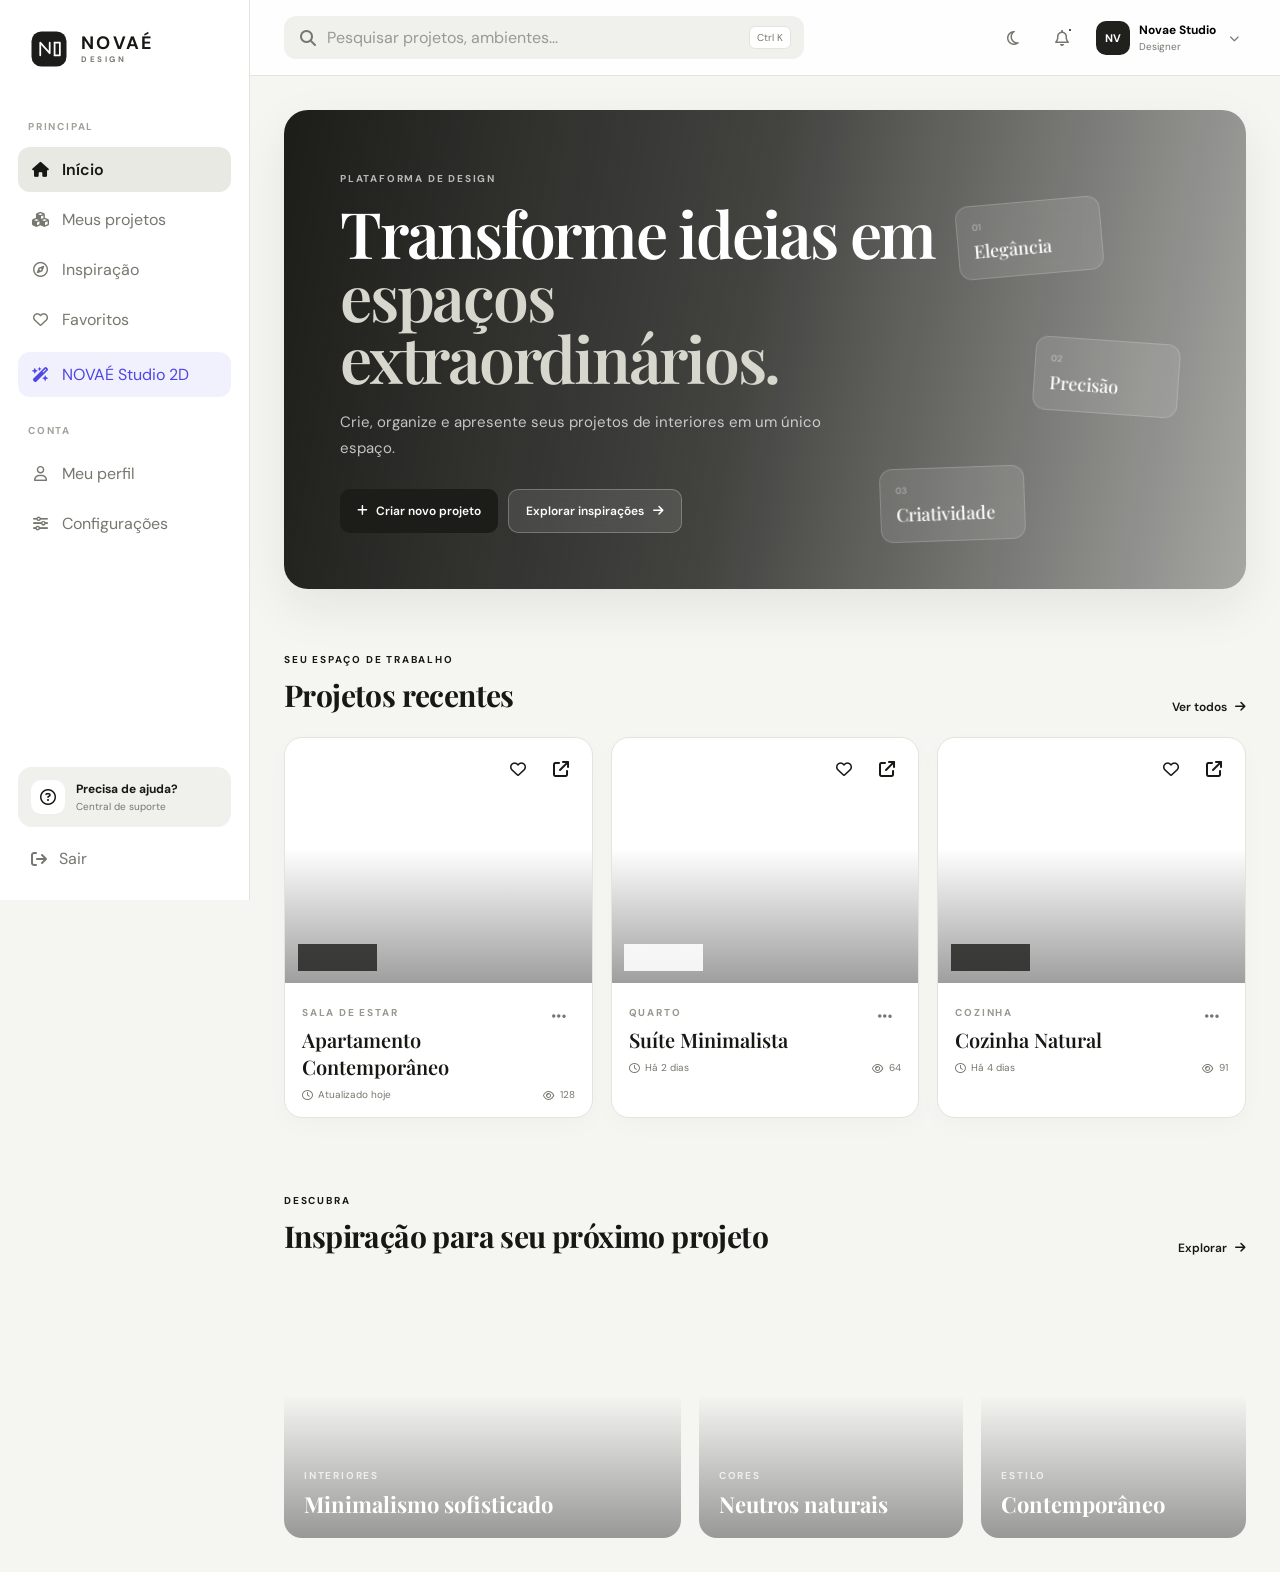
==== commit 85c0e3ca: "Update index.html" ====
--- a/index.html
+++ b/index.html
@@ -10,7 +10,7 @@
 
     <meta
         name="description"
-        content="NOVAÉ DESIGN - Plataforma profissional para criar, organizar e compartilhar projetos de interiores."
+        content="Aquydecore - Plataforma profissional para criar, organizar e compartilhar projetos de interiores."
     >
 
     <title>NOVAÉ DESIGN | Projetos de interiores</title>
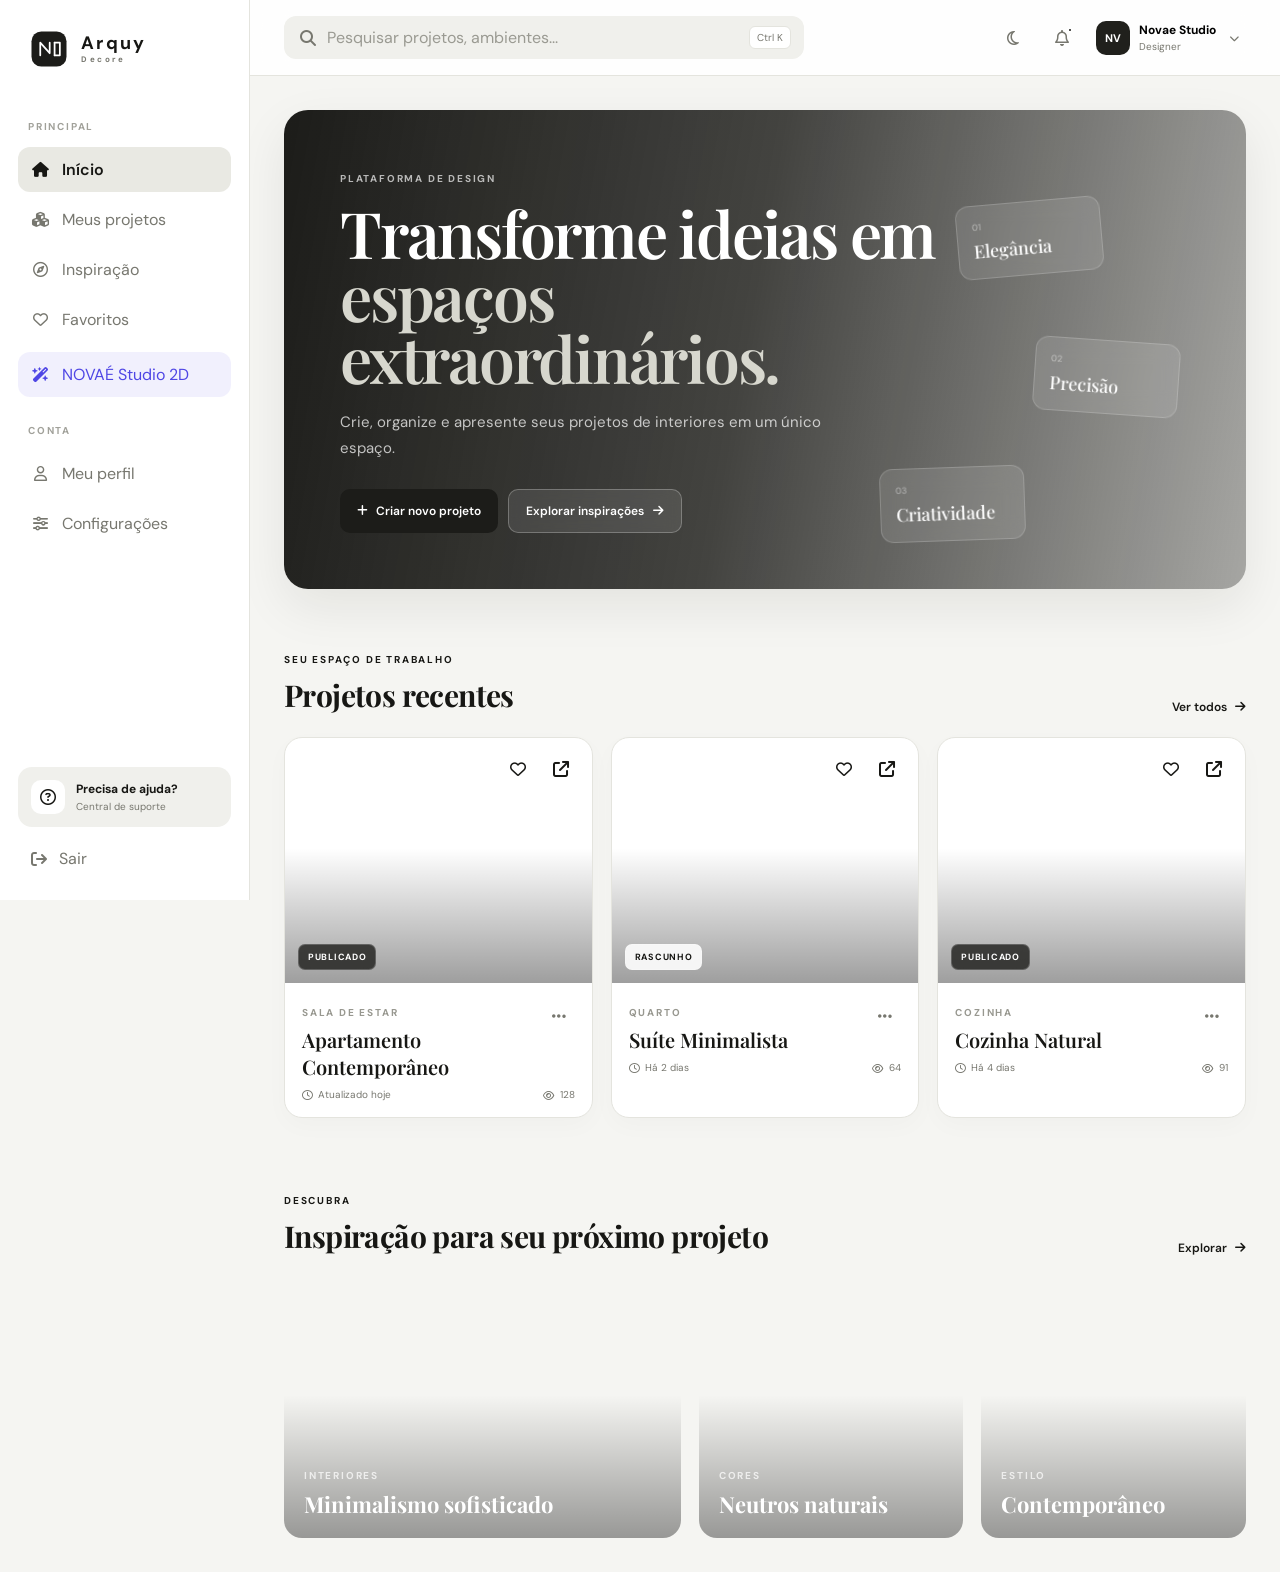
==== commit f973038e: "Update index.html" ====
--- a/index.html
+++ b/index.html
@@ -98,8 +98,8 @@
                     </svg>
 
                     <div class="brand-text">
-                        <strong>NOVAÉ</strong>
-                        <span>DESIGN</span>
+                        <strong>Arquy</strong>
+                        <span>Decore</span>
                     </div>
 
                 </a>
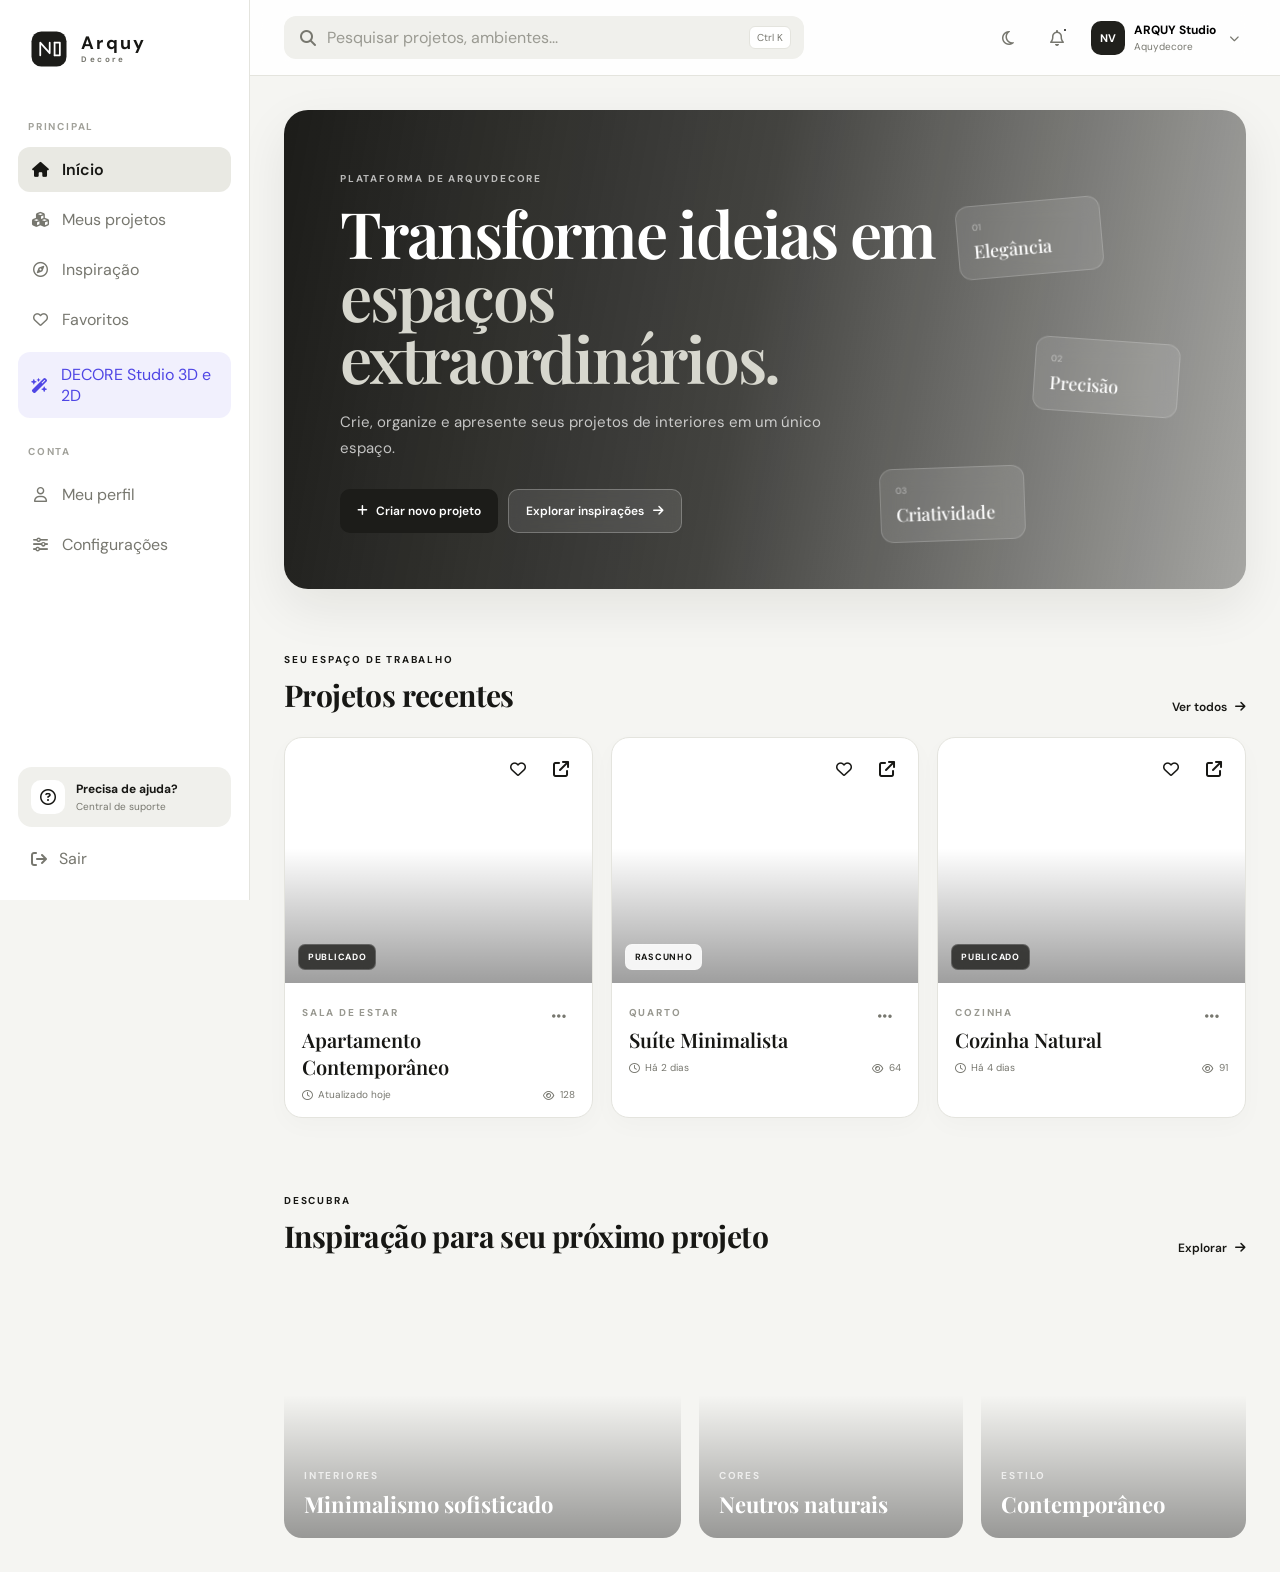
==== commit b855dd43: "Update index.html" ====
--- a/index.html
+++ b/index.html
@@ -13,7 +13,7 @@
         content="Aquydecore - Plataforma profissional para criar, organizar e compartilhar projetos de interiores."
     >
 
-    <title>NOVAÉ DESIGN | Projetos de interiores</title>
+    <title>Aquydecore | Projetos de interiores</title>
 
     <link
         rel="preconnect"
@@ -57,7 +57,7 @@
                     <svg
                         class="brand-logo"
                         viewBox="0 0 120 120"
-                        aria-label="NOVAÉ DESIGN"
+                        aria-label="ARQUY DECORE"
                     >
                         <defs>
                             <linearGradient
@@ -147,7 +147,7 @@
                 <!-- LINK DIRETO PARA O NOVAÉ STUDIO -->
                 <a href="studio.html" class="nav-item" style="text-decoration: none; display: flex; align-items: center; margin-top: 5px; background: rgba(79, 70, 229, 0.08); color: #4f46e5;">
                     <i class="fa-solid fa-wand-magic-sparkles"></i>
-                    <span>NOVAÉ Studio 2D</span>
+                    <span>DECORE Studio 3D e 2D</span>
                 </a>
 
                 <p class="navigation-title">
@@ -260,8 +260,8 @@
                         </span>
 
                         <span class="user-mini-info">
-                            <strong>Novae Studio</strong>
-                            <small>Designer</small>
+                            <strong>ARQUY Studio</strong>
+                            <small>Aquydecore</small>
                         </span>
 
                         <i class="fa-solid fa-chevron-down"></i>
@@ -288,7 +288,7 @@
                         <div class="hero-content">
 
                             <span class="eyebrow">
-                                PLATAFORMA DE DESIGN
+                                PLATAFORMA DE ARQUYDECORE
                             </span>
 
                             <h1>
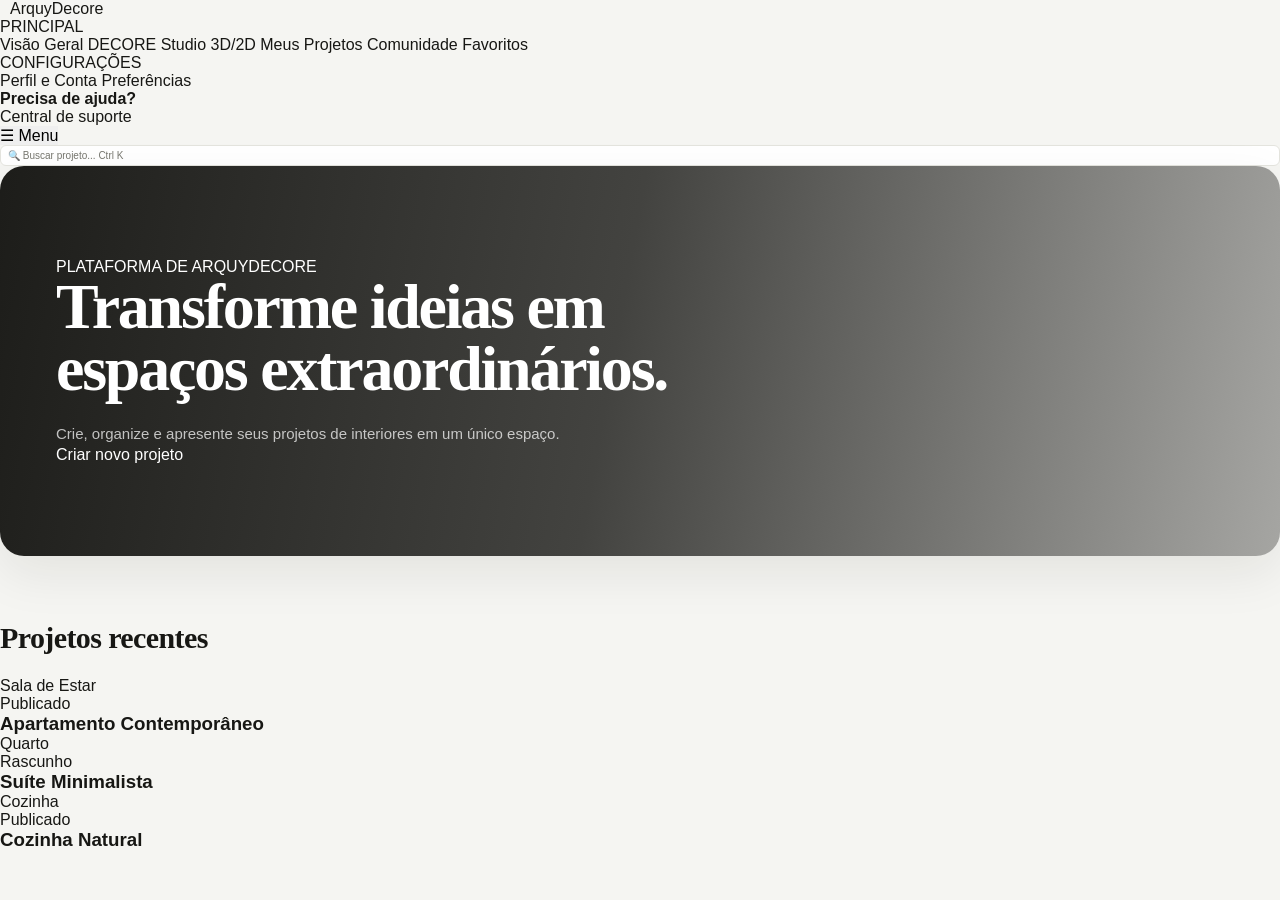
==== commit 35b4f5ee: "Update index.html" ====
--- a/index.html
+++ b/index.html
@@ -2,1394 +2,100 @@
 <html lang="pt-BR">
 <head>
     <meta charset="UTF-8">
-
-    <meta
-        name="viewport"
-        content="width=device-width, initial-scale=1.0"
-    >
-
-    <meta
-        name="description"
-        content="Aquydecore - Plataforma profissional para criar, organizar e compartilhar projetos de interiores."
-    >
-
-    <title>Aquydecore | Projetos de interiores</title>
-
-    <link
-        rel="preconnect"
-        href="https://fonts.googleapis.com"
-    >
-
-    <link
-        rel="preconnect"
-        href="https://fonts.gstatic.com"
-        crossorigin
-    >
-
-    <link
-        href="https://fonts.googleapis.com/css2?family=DM+Sans:wght@400;500;600;700&family=Playfair+Display:wght@500;600;700&display=swap"
-        rel="stylesheet"
-    >
-
-    <link
-        rel="stylesheet"
-        href="https://cdnjs.cloudflare.com/ajax/libs/font-awesome/6.6.0/css/all.min.css"
-    >
-
-    <link
-        rel="stylesheet"
-        href="style.css"
-    >
+    <meta name="viewport" content="width=device-width, initial-scale=1.0">
+    <title>ArquyDecore - Plataforma de Arquitetura e Interiores</title>
+    <!-- Vinculando o arquivo CSS externo -->
+    <link rel="stylesheet" href="style.css">
 </head>
-
 <body>
 
-    <div class="app">
+    <!-- BARRA LATERAL (MENU) -->
+    <aside id="sidebar">
+        <div>
+            <a href="#" class="brand">
+                Arquy<span>Decore</span>
+            </a>
+            <nav>
+                <p>PRINCIPAL</p>
+                <a href="#" class="active">Visão Geral</a>
+                <a href="studio.html">DECORE Studio 3D/2D</a>
+                <a href="#">Meus Projetos</a>
+                <a href="#">Comunidade</a>
+                <a href="#">Favoritos</a>
+                
+                <p>CONFIGURAÇÕES</p>
+                <a href="#">Perfil e Conta</a>
+                <a href="#">Preferências</a>
+            </nav>
+        </div>
+        <div class="support-box">
+            <strong>Precisa de ajuda?</strong><br>Central de suporte
+        </div>
+    </aside>
 
-        <!-- SIDEBAR -->
+    <!-- CONTEÚDO PRINCIPAL -->
+    <main>
+        <header>
+            <button class="menu-toggle" onclick="toggleMenu()">☰ Menu</button>
+            <div class="search-shortcut">
+                <span>🔍 Buscar projeto...</span>
+                <span>Ctrl K</span>
+            </div>
+        </header>
 
-        <aside class="sidebar" id="sidebar">
+        <!-- Seção Hero -->
+        <section class="hero">
+            <div class="hero-content">
+                <span>PLATAFORMA DE ARQUYDECORE</span>
+                <h1>Transforme ideias em espaços extraordinários.</h1>
+                <p>Crie, organize e apresente seus projetos de interiores em um único espaço.</p>
+                <a href="studio.html" class="btn">Criar novo projeto</a>
+            </div>
+        </section>
 
-            <div class="brand">
+        <!-- Seção de Projetos Recentes -->
+        <section>
+            <div class="section-header">
+                <h2>Projetos recentes</h2>
+            </div>
+            
+            <div class="grid">
+                <article class="card">
+                    <div class="card-img-placeholder">Sala de Estar</div>
+                    <div class="card-body">
+                        <span>Publicado</span>
+                        <h3>Apartamento Contemporâneo</h3>
+                    </div>
+                </article>
 
-                <a href="#" class="brand-link" data-page="inicio">
+                <article class="card">
+                    <div class="card-img-placeholder">Quarto</div>
+                    <div class="card-body">
+                        <span>Rascunho</span>
+                        <h3>Suíte Minimalista</h3>
+                    </div>
+                </article>
 
-                    <svg
-                        class="brand-logo"
-                        viewBox="0 0 120 120"
-                        aria-label="ARQUY DECORE"
-                    >
-                        <defs>
-                            <linearGradient
-                                id="logoGradient"
-                                x1="0%"
-                                y1="0%"
-                                x2="100%"
-                                y2="100%"
-                            >
-                                <stop offset="0%" />
-                                <stop offset="100%" />
-                            </linearGradient>
-                        </defs>
+                <article class="card">
+                    <div class="card-img-placeholder">Cozinha</div>
+                    <div class="card-body">
+                        <span>Publicado</span>
+                        <h3>Cozinha Natural</h3>
+                    </div>
+                </article>
+            </div>
+        </section>
+    </main>
 
-                        <rect
-                            x="10"
-                            y="10"
-                            width="100"
-                            height="100"
-                            rx="28"
-                            class="logo-background"
-                        />
-
-                        <path
-                            d="M35 78V42L62 72V42"
-                            class="logo-line"
-                        />
-
-                        <path
-                            d="M76 42V78"
-                            class="logo-line"
-                        />
-
-                        <path
-                            d="M76 42L91 42L91 78L76 78"
-                            class="logo-line"
-                        />
-                    </svg>
-
-                    <div class="brand-text">
-                        <strong>Arquy</strong>
-                        <span>Decore</span>
-                    </div>
-
-                </a>
-
-            </div>
-
-            <nav class="sidebar-navigation">
-
-                <p class="navigation-title">
-                    PRINCIPAL
-                </p>
-
-                <button
-                    class="nav-item active"
-                    data-page="inicio"
-                >
-                    <i class="fa-solid fa-house"></i>
-                    <span>Início</span>
-                </button>
-
-                <button
-                    class="nav-item"
-                    data-page="projetos"
-                >
-                    <i class="fa-solid fa-cubes"></i>
-                    <span>Meus projetos</span>
-                </button>
-
-                <button
-                    class="nav-item"
-                    data-page="inspiracao"
-                >
-                    <i class="fa-regular fa-compass"></i>
-                    <span>Inspiração</span>
-                </button>
-
-                <button
-                    class="nav-item"
-                    data-page="favoritos"
-                >
-                    <i class="fa-regular fa-heart"></i>
-                    <span>Favoritos</span>
-                </button>
-
-                <!-- LINK DIRETO PARA O NOVAÉ STUDIO -->
-                <a href="studio.html" class="nav-item" style="text-decoration: none; display: flex; align-items: center; margin-top: 5px; background: rgba(79, 70, 229, 0.08); color: #4f46e5;">
-                    <i class="fa-solid fa-wand-magic-sparkles"></i>
-                    <span>DECORE Studio 3D e 2D</span>
-                </a>
-
-                <p class="navigation-title">
-                    CONTA
-                </p>
-
-                <button
-                    class="nav-item"
-                    data-page="perfil"
-                >
-                    <i class="fa-regular fa-user"></i>
-                    <span>Meu perfil</span>
-                </button>
-
-                <button
-                    class="nav-item"
-                    data-page="configuracoes"
-                >
-                    <i class="fa-solid fa-sliders"></i>
-                    <span>Configurações</span>
-                </button>
-
-            </nav>
-
-            <div class="sidebar-bottom">
-
-                <div class="sidebar-help">
-
-                    <div class="help-icon">
-                        <i class="fa-regular fa-circle-question"></i>
-                    </div>
-
-                    <div>
-                        <strong>Precisa de ajuda?</strong>
-                        <span>Central de suporte</span>
-                    </div>
-
-                </div>
-
-                <button
-                    class="logout-button"
-                    id="logoutButton"
-                >
-                    <i class="fa-solid fa-arrow-right-from-bracket"></i>
-                    Sair
-                </button>
-
-            </div>
-
-        </aside>
-
-        <!-- MAIN -->
-
-        <main class="main-content">
-
-            <!-- TOPBAR -->
-
-            <header class="topbar">
-
-                <button
-                    class="mobile-menu"
-                    id="mobileMenu"
-                    aria-label="Abrir menu"
-                >
-                    <i class="fa-solid fa-bars"></i>
-                </button>
-
-                <div class="topbar-search">
-
-                    <i class="fa-solid fa-magnifying-glass"></i>
-
-                    <input
-                        type="search"
-                        id="globalSearch"
-                        placeholder="Pesquisar projetos, ambientes..."
-                    >
-
-                    <span class="search-shortcut">
-                        Ctrl K
-                    </span>
-
-                </div>
-
-                <div class="topbar-actions">
-
-                    <button
-                        class="icon-button"
-                        id="themeButton"
-                        title="Alterar tema"
-                    >
-                        <i class="fa-regular fa-moon"></i>
-                    </button>
-
-                    <button
-                        class="icon-button notification-button"
-                        id="notificationButton"
-                        title="Notificações"
-                    >
-                        <i class="fa-regular fa-bell"></i>
-                        <span class="notification-dot"></span>
-                    </button>
-
-                    <button
-                        class="user-mini"
-                        id="profileButton"
-                    >
-
-                        <span class="avatar">
-                            NV
-                        </span>
-
-                        <span class="user-mini-info">
-                            <strong>ARQUY Studio</strong>
-                            <small>Aquydecore</small>
-                        </span>
-
-                        <i class="fa-solid fa-chevron-down"></i>
-
-                    </button>
-
-                </div>
-
-            </header>
-
-            <!-- CONTENT -->
-
-            <div class="page-container">
-
-                <!-- HOME -->
-
-                <section
-                    class="page active-page"
-                    id="page-inicio"
-                >
-
-                    <div class="hero">
-
-                        <div class="hero-content">
-
-                            <span class="eyebrow">
-                                PLATAFORMA DE ARQUYDECORE
-                            </span>
-
-                            <h1>
-                                Transforme ideias em
-                                <span>espaços extraordinários.</span>
-                            </h1>
-
-                            <p>
-                                Crie, organize e apresente seus projetos
-                                de interiores em um único espaço.
-                            </p>
-
-                            <div class="hero-actions">
-
-                                <!-- ALTERADO TAMBÉM PARA LEVAR AO STUDIO -->
-                                <a href="studio.html" class="primary-button" style="text-decoration: none; display: inline-flex; align-items: center; justify-content: center; gap: 8px;">
-                                    <i class="fa-solid fa-plus"></i>
-                                    Criar novo projeto
-                                </a>
-
-                                <button
-                                    class="secondary-button"
-                                    data-page="inspiracao"
-                                >
-                                    Explorar inspirações
-                                    <i class="fa-solid fa-arrow-right"></i>
-                                </button>
-
-                            </div>
-
-                        </div>
-
-                        <div class="hero-decoration">
-
-                            <div class="decoration-card card-one">
-                                <span>01</span>
-                                <strong>Elegância</strong>
-                            </div>
-
-                            <div class="decoration-card card-two">
-                                <span>02</span>
-                                <strong>Precisão</strong>
-                            </div>
-
-                            <div class="decoration-card card-three">
-                                <span>03</span>
-                                <strong>Criatividade</strong>
-                            </div>
-
-                        </div>
-
-                    </div>
-
-                    <div class="section-header">
-
-                        <div>
-                            <span class="section-label">
-                                SEU ESPAÇO DE TRABALHO
-                            </span>
-
-                            <h2>
-                                Projetos recentes
-                            </h2>
-                        </div>
-
-                        <button
-                            class="text-button"
-                            data-page="projetos"
-                        >
-                            Ver todos
-                            <i class="fa-solid fa-arrow-right"></i>
-                        </button>
-
-                    </div>
-
-                    <div class="projects-grid">
-
-                        <article
-                            class="project-card featured"
-                            data-category="Sala"
-                            data-title="Apartamento Contemporâneo"
-                        >
-
-                            <div class="project-image image-living">
-
-                                <div class="project-overlay">
-
-                                    <button
-                                        class="round-button favorite-toggle"
-                                        title="Favoritar"
-                                    >
-                                        <i class="fa-regular fa-heart"></i>
-                                    </button>
-
-                                    <button
-                                        class="round-button project-open"
-                                        title="Abrir projeto"
-                                    >
-                                        <i class="fa-solid fa-arrow-up-right-from-square"></i>
-                                    </button>
-
-                                </div>
-
-                                <span class="project-status">
-                                    Publicado
-                                </span>
-
-                            </div>
-
-                            <div class="project-info">
-
-                                <div>
-
-                                    <span class="project-category">
-                                        SALA DE ESTAR
-                                    </span>
-
-                                    <h3>
-                                        Apartamento Contemporâneo
-                                    </h3>
-
-                                </div>
-
-                                <button
-                                    class="more-button"
-                                    title="Mais opções"
-                                >
-                                    <i class="fa-solid fa-ellipsis"></i>
-                                </button>
-
-                            </div>
-
-                            <div class="project-meta">
-
-                                <span>
-                                    <i class="fa-regular fa-clock"></i>
-                                    Atualizado hoje
-                                </span>
-
-                                <span>
-                                    <i class="fa-regular fa-eye"></i>
-                                    128
-                                </span>
-
-                            </div>
-
-                        </article>
-
-                        <article
-                            class="project-card"
-                            data-category="Quarto"
-                            data-title="Suíte Minimalista"
-                        >
-
-                            <div class="project-image image-bedroom">
-
-                                <div class="project-overlay">
-
-                                    <button
-                                        class="round-button favorite-toggle"
-                                        title="Favoritar"
-                                    >
-                                        <i class="fa-regular fa-heart"></i>
-                                    </button>
-
-                                    <button
-                                        class="round-button project-open"
-                                        title="Abrir projeto"
-                                    >
-                                        <i class="fa-solid fa-arrow-up-right-from-square"></i>
-                                    </button>
-
-                                </div>
-
-                                <span class="project-status draft">
-                                    Rascunho
-                                </span>
-
-                            </div>
-
-                            <div class="project-info">
-
-                                <div>
-
-                                    <span class="project-category">
-                                        QUARTO
-                                    </span>
-
-                                    <h3>
-                                        Suíte Minimalista
-                                    </h3>
-
-                                </div>
-
-                                <button
-                                    class="more-button"
-                                >
-                                    <i class="fa-solid fa-ellipsis"></i>
-                                </button>
-
-                            </div>
-
-                            <div class="project-meta">
-
-                                <span>
-                                    <i class="fa-regular fa-clock"></i>
-                                    Há 2 dias
-                                </span>
-
-                                <span>
-                                    <i class="fa-regular fa-eye"></i>
-                                    64
-                                </span>
-
-                            </div>
-
-                        </article>
-
-                        <article
-                            class="project-card"
-                            data-category="Cozinha"
-                            data-title="Cozinha Natural"
-                        >
-
-                            <div class="project-image image-kitchen">
-
-                                <div class="project-overlay">
-
-                                    <button
-                                        class="round-button favorite-toggle"
-                                        title="Favoritar"
-                                    >
-                                        <i class="fa-regular fa-heart"></i>
-                                    </button>
-
-                                    <button
-                                        class="round-button project-open"
-                                        title="Abrir projeto"
-                                    >
-                                        <i class="fa-solid fa-arrow-up-right-from-square"></i>
-                                    </button>
-
-                                </div>
-
-                                <span class="project-status">
-                                    Publicado
-                                </span>
-
-                            </div>
-
-                            <div class="project-info">
-
-                                <div>
-
-                                    <span class="project-category">
-                                        COZINHA
-                                    </span>
-
-                                    <h3>
-                                        Cozinha Natural
-                                    </h3>
-
-                                </div>
-
-                                <button
-                                    class="more-button"
-                                >
-                                    <i class="fa-solid fa-ellipsis"></i>
-                                </button>
-
-                            </div>
-
-                            <div class="project-meta">
-
-                                <span>
-                                    <i class="fa-regular fa-clock"></i>
-                                    Há 4 dias
-                                </span>
-
-                                <span>
-                                    <i class="fa-regular fa-eye"></i>
-                                    91
-                                </span>
-
-                            </div>
-
-                        </article>
-
-                    </div>
-
-                    <div class="section-header inspiration-header">
-
-                        <div>
-
-                            <span class="section-label">
-                                DESCUBRA
-                            </span>
-
-                            <h2>
-                                Inspiração para seu próximo projeto
-                            </h2>
-
-                        </div>
-
-                        <button
-                            class="text-button"
-                            data-page="inspiracao"
-                        >
-                            Explorar
-                            <i class="fa-solid fa-arrow-right"></i>
-                        </button>
-
-                    </div>
-
-                    <div class="inspiration-grid">
-
-                        <article class="inspiration-card large">
-                            <div class="inspiration-image inspiration-one">
-                                <div class="inspiration-caption">
-                                    <span>INTERIORES</span>
-                                    <h3>Minimalismo sofisticado</h3>
-                                </div>
-                            </div>
-                        </article>
-
-                        <article class="inspiration-card">
-                            <div class="inspiration-image inspiration-two">
-                                <div class="inspiration-caption">
-                                    <span>CORES</span>
-                                    <h3>Neutros naturais</h3>
-                                </div>
-                            </div>
-                        </article>
-
-                        <article class="inspiration-card">
-                            <div class="inspiration-image inspiration-three">
-                                <div class="inspiration-caption">
-                                    <span>ESTILO</span>
-                                    <h3>Contemporâneo</h3>
-                                </div>
-                            </div>
-                        </article>
-
-                    </div>
-
-                </section>
-
-                <!-- PROJETOS -->
-
-                <section
-                    class="page"
-                    id="page-projetos"
-                >
-
-                    <div class="page-heading">
-
-                        <div>
-
-                            <span class="section-label">
-                                PORTFÓLIO
-                            </span>
-
-                            <h1>
-                                Meus projetos
-                            </h1>
-
-                            <p>
-                                Gerencie todos os seus projetos em um só lugar.
-                            </p>
-
-                        </div>
-
-                        <a href="studio.html" class="primary-button" style="text-decoration: none; display: inline-flex; align-items: center; justify-content: center; gap: 8px;">
-                            <i class="fa-solid fa-plus"></i>
-                            Novo projeto
-                        </a>
-
-                    </div>
-
-                    <div class="filter-bar">
-
-                        <button
-                            class="filter-button active"
-                            data-filter="todos"
-                        >
-                            Todos
-                        </button>
-
-                        <button
-                            class="filter-button"
-                            data-filter="Sala"
-                        >
-                            Sala
-                        </button>
-
-                        <button
-                            class="filter-button"
-                            data-filter="Quarto"
-                        >
-                            Quarto
-                        </button>
-
-                        <button
-                            class="filter-button"
-                            data-filter="Cozinha"
-                        >
-                            Cozinha
-                        </button>
-
-                        <button
-                            class="filter-button"
-                            data-filter="Escritório"
-                        >
-                            Escritório
-                        </button>
-
-                    </div>
-
-                    <div class="projects-grid all-projects">
-
-                        <article
-                            class="project-card"
-                            data-category="Sala"
-                            data-title="Apartamento Contemporâneo"
-                        >
-
-                            <div class="project-image image-living">
-
-                                <div class="project-overlay">
-
-                                    <button class="round-button favorite-toggle">
-                                        <i class="fa-regular fa-heart"></i>
-                                    </button>
-
-                                    <button class="round-button project-open">
-                                        <i class="fa-solid fa-arrow-up-right-from-square"></i>
-                                    </button>
-
-                                </div>
-
-                            </div>
-
-                            <div class="project-info">
-
-                                <div>
-                                    <span class="project-category">SALA</span>
-                                    <h3>Apartamento Contemporâneo</h3>
-                                </div>
-
-                                <button class="more-button">
-                                    <i class="fa-solid fa-ellipsis"></i>
-                                </button>
-
-                            </div>
-
-                        </article>
-
-                        <article
-                            class="project-card"
-                            data-category="Quarto"
-                            data-title="Suíte Minimalista"
-                        >
-
-                            <div class="project-image image-bedroom">
-
-                                <div class="project-overlay">
-
-                                    <button class="round-button favorite-toggle">
-                                        <i class="fa-regular fa-heart"></i>
-                                    </button>
-
-                                    <button class="round-button project-open">
-                                        <i class="fa-solid fa-arrow-up-right-from-square"></i>
-                                    </button>
-
-                                </div>
-
-                            </div>
-
-                            <div class="project-info">
-
-                                <div>
-                                    <span class="project-category">QUARTO</span>
-                                    <h3>Suíte Minimalista</h3>
-                                </div>
-
-                                <button class="more-button">
-                                    <i class="fa-solid fa-ellipsis"></i>
-                                </button>
-
-                            </div>
-
-                        </article>
-
-                        <article
-                            class="project-card"
-                            data-category="Cozinha"
-                            data-title="Cozinha Natural"
-                        >
-
-                            <div class="project-image image-kitchen">
-
-                                <div class="project-overlay">
-
-                                    <button class="round-button favorite-toggle">
-                                        <i class="fa-regular fa-heart"></i>
-                                    </button>
-
-                                    <button class="round-button project-open">
-                                        <i class="fa-solid fa-arrow-up-right-from-square"></i>
-                                    </button>
-
-                                </div>
-
-                            </div>
-
-                            <div class="project-info">
-
-                                <div>
-                                    <span class="project-category">COZINHA</span>
-                                    <h3>Cozinha Natural</h3>
-                                </div>
-
-                                <button class="more-button">
-                                    <i class="fa-solid fa-ellipsis"></i>
-                                </button>
-
-                            </div>
-
-                        </article>
-
-                        <article
-                            class="project-card"
-                            data-category="Escritório"
-                            data-title="Home Office Executivo"
-                        >
-
-                            <div class="project-image image-office">
-
-                                <div class="project-overlay">
-
-                                    <button class="round-button favorite-toggle">
-                                        <i class="fa-regular fa-heart"></i>
-                                    </button>
-
-                                    <button class="round-button project-open">
-                                        <i class="fa-solid fa-arrow-up-right-from-square"></i>
-                                    </button>
-
-                                </div>
-
-                            </div>
-
-                            <div class="project-info">
-
-                                <div>
-                                    <span class="project-category">ESCRITÓRIO</span>
-                                    <h3>Home Office Executivo</h3>
-                                </div>
-
-                                <button class="more-button">
-                                    <i class="fa-solid fa-ellipsis"></i>
-                                </button>
-
-                            </div>
-
-                        </article>
-
-                    </div>
-
-                </section>
-
-                <!-- INSPIRAÇÃO -->
-
-                <section
-                    class="page"
-                    id="page-inspiracao"
-                >
-
-                    <div class="page-heading">
-
-                        <div>
-
-                            <span class="section-label">
-                                COMUNIDADE
-                            </span>
-
-                            <h1>
-                                Inspiração
-                            </h1>
-
-                            <p>
-                                Descubra ideias para transformar seus espaços.
-                            </p>
-
-                        </div>
-
-                    </div>
-
-                    <div class="inspiration-filter">
-
-                        <button class="filter-button active">
-                            Todos
-                        </button>
-
-                        <button class="filter-button">
-                            Moderno
-                        </button>
-
-                        <button class="filter-button">
-                            Minimalista
-                        </button>
-
-                        <button class="filter-button">
-                            Industrial
-                        </button>
-
-                        <button class="filter-button">
-                            Escandinavo
-                        </button>
-
-                    </div>
-
-                    <div class="masonry-grid">
-
-                        <article class="masonry-item tall">
-                            <div class="masonry-image inspiration-four">
-                                <div class="masonry-content">
-                                    <span>MODERNO</span>
-                                    <h3>Linhas e volumes</h3>
-                                </div>
-                            </div>
-                        </article>
-
-                        <article class="masonry-item">
-                            <div class="masonry-image inspiration-five">
-                                <div class="masonry-content">
-                                    <span>MINIMALISTA</span>
-                                    <h3>Essencial</h3>
-                                </div>
-                            </div>
-                        </article>
-
-                        <article class="masonry-item">
-                            <div class="masonry-image inspiration-six">
-                                <div class="masonry-content">
-                                    <span>INDUSTRIAL</span>
-                                    <h3>Concreto e madeira</h3>
-                                </div>
-                            </div>
-                        </article>
-
-                        <article class="masonry-item wide">
-                            <div class="masonry-image inspiration-seven">
-                                <div class="masonry-content">
-                                    <span>CONTEMPORÂNEO</span>
-                                    <h3>Arquitetura aberta</h3>
-                                </div>
-                            </div>
-                        </article>
-
-                    </div>
-
-                </section>
-
-                <!-- FAVORITOS -->
-
-                <section
-                    class="page"
-                    id="page-favoritos"
-                >
-
-                    <div class="page-heading">
-
-                        <div>
-
-                            <span class="section-label">
-                                SALVOS
-                            </span>
-
-                            <h1>
-                                Favoritos
-                            </h1>
-
-                            <p>
-                                Seus projetos e inspirações salvos.
-                            </p>
-
-                        </div>
-
-                    </div>
-
-                    <div
-                        class="favorites-empty"
-                        id="favoritesEmpty"
-                    >
-
-                        <div class="empty-icon">
-                            <i class="fa-regular fa-heart"></i>
-                        </div>
-
-                        <h2>
-                            Seus favoritos aparecerão aqui
-                        </h2>
-
-                        <p>
-                            Clique no coração de um projeto para salvá-lo.
-                        </p>
-
-                        <button
-                            class="primary-button"
-                            data-page="projetos"
-                        >
-                            Explorar projetos
-                        </button>
-
-                    </div>
-
-                </section>
-
-                <!-- PERFIL -->
-
-                <section
-                    class="page"
-                    id="page-perfil"
-                >
-
-                    <div class="profile-cover">
-
-                        <div class="profile-main">
-
-                            <div class="profile-avatar">
-                                NV
-                            </div>
-
-                            <div>
-
-                                <span class="section-label">
-                                    DESIGNER
-                                </span>
-
-                                <h1>
-                                    Novae Studio
-                                </h1>
-
-                                <p>
-                                    Arquitetura e interiores
-                                </p>
-
-                            </div>
-
-                        </div>
-
-                        <button
-                            class="secondary-button"
-                            id="editProfileButton"
-                        >
-                            <i class="fa-solid fa-pen"></i>
-                            Editar perfil
-                        </button>
-
-                    </div>
-
-                    <div class="profile-statistics">
-
-                        <div>
-                            <strong>12</strong>
-                            <span>Projetos</span>
-                        </div>
-
-                        <div>
-                            <strong>1.8K</strong>
-                            <span>Visualizações</span>
-                        </div>
-
-                        <div>
-                            <strong>342</strong>
-                            <span>Seguidores</span>
-                        </div>
-
-                    </div>
-
-                    <div class="profile-about">
-
-                        <span class="section-label">
-                            SOBRE
-                        </span>
-
-                        <h2>
-                            Criando espaços com identidade.
-                        </h2>
-
-                        <p>
-                            O Novae Studio desenvolve projetos de interiores
-                            contemporâneos combinando funcionalidade,
-                            estética e personalidade.
-                        </p>
-
-                    </div>
-
-                </section>
-
-                <!-- CONFIGURAÇÕES -->
-
-                <section
-                    class="page"
-                    id="page-configuracoes"
-                >
-
-                    <div class="page-heading">
-
-                        <div>
-
-                            <span class="section-label">
-                                PREFERÊNCIAS
-                            </span>
-
-                            <h1>
-                                Configurações
-                            </h1>
-
-                            <p>
-                                Personalize sua experiência.
-                            </p>
-
-                        </div>
-
-                    </div>
-
-                    <div class="settings-card">
-
-                        <div class="setting-row">
-
-                            <div class="setting-icon">
-                                <i class="fa-regular fa-moon"></i>
-                            </div>
-
-                            <div class="setting-text">
-                                <strong>Modo escuro</strong>
-                                <span>Altere a aparência da plataforma.</span>
-                            </div>
-
-                            <label class="switch">
-                                <input
-                                    type="checkbox"
-                                    id="darkModeSwitch"
-                                >
-                                <span class="slider"></span>
-                            </label>
-
-                        </div>
-
-                        <div class="setting-row">
-
-                            <div class="setting-icon">
-                                <i class="fa-regular fa-bell"></i>
-                            </div>
-
-                            <div class="setting-text">
-                                <strong>Notificações</strong>
-                                <span>Receba atualizações dos seus projetos.</span>
-                            </div>
-
-                            <label class="switch">
-                                <input
-                                    type="checkbox"
-                                    checked
-                                >
-                                <span class="slider"></span>
-                            </label>
-
-                        </div>
-
-                        <div class="setting-row">
-
-                            <div class="setting-icon">
-                                <i class="fa-solid fa-earth-americas"></i>
-                            </div>
-
-                            <div class="setting-text">
-                                <strong>Idioma</strong>
-                                <span>Português do Brasil</span>
-                            </div>
-
-                            <button class="setting-action">
-                                Alterar
-                            </button>
-
-                        </div>
-
-                    </div>
-
-                </section>
-
-            </div>
-
-        </main>
-
-    </div>
-
-    <!-- LOGIN MODAL -->
-
-    <div
-        class="modal-container"
-        id="loginModal"
-    >
-
-        <div class="modal small-modal">
-
-            <button
-                class="modal-close"
-                data-close-modal
-            >
-                <i class="fa-solid fa-xmark"></i>
-            </button>
-
-            <div class="login-logo">
-
-                <svg
-                    viewBox="0 0 120 120"
-                    class="login-logo-svg"
-                >
-
-                    <rect
-                        x="10"
-                        y="10"
-                        width="100"
-                        height="100"
-                        rx="28"
-                        class="logo-background"
-                    />
-
-                    <path
-                        d="M35 78V42L62 72V42"
-                        class="logo-line"
-                    />
-
-                    <path
-                        d="M76 42V78"
-                        class="logo-line"
-                    />
-
-                    <path
-                        d="M76 42L91 42L91 78L76 78"
-                        class="logo-line"
-                    />
-
-                </svg>
-
-                <strong>NOVAÉ</strong>
-
-                <span>DESIGN</span>
-
-            </div>
-
-            <div class="modal-header centered">
-
-                <div>
-
-                    <span class="section-label">
-                        ÁREA RESTRITA
-                    </span>
-
-                    <h2>
-                        Entrar na sua conta
-                    </h2>
-
-                </div>
-
-            </div>
-
-            <form id="loginForm">
-
-                <div class="form-group">
-
-                    <label for="loginEmail">
-                        E-mail
-                    </label>
-
-                    <input
-                        type="email"
-                        id="loginEmail"
-                        placeholder="seu@email.com"
-                        required
-                    >
-
-                </div>
-
-                <div class="form-group">
-
-                    <label for="loginPassword">
-                        Senha
-                    </label>
-
-                    <input
-                        type="password"
-                        id="loginPassword"
-                        placeholder="Sua senha"
-                        required
-                    >
-
-                </div>
-
-                <button
-                    type="submit"
-                    class="primary-button full-button"
-                >
-                    Entrar
-                </button>
-
-            </form>
-
-        </div>
-
-    </div>
-
-    <!-- NOTIFICATION PANEL -->
-
-    <div
-        class="notification-panel"
-        id="notificationPanel"
-    >
-
-        <div class="notification-header">
-
-            <div>
-                <span class="section-label">
-                    CENTRAL
-                </span>
-
-                <h3>
-                    Notificações
-                </h3>
-            </div>
-
-            <button
-                id="closeNotifications"
-                class="panel-close"
-            >
-                <i class="fa-solid fa-xmark"></i>
-            </button>
-
-        </div>
-
-        <div class="notification-item">
-
-            <div class="notification-icon">
-                <i class="fa-solid fa-heart"></i>
-            </div>
-
-            <div>
-                <strong>Novo favorito</strong>
-                <p>Seu projeto recebeu uma nova interação.</p>
-                <small>Há 12 minutos</small>
-            </div>
-
-        </div>
-
-        <div class="notification-item">
-
-            <div class="notification-icon">
-                <i class="fa-solid fa-cubes"></i>
-            </div>
-
-            <div>
-                <strong>Projeto atualizado</strong>
-                <p>Suíte Minimalista foi salva.</p>
-                <small>Há 2 horas</small>
-            </div>
-
-        </div>
-
-        <div class="notification-item">
-
-            <div class="notification-icon">
-                <i class="fa-solid fa-star"></i>
-            </div>
-
-            <div>
-                <strong>Bem-vindo</strong>
-                <p>Seu espaço de trabalho está pronto.</p>
-                <small>Hoje</small>
-            </div>
-
-        </div>
-
-    </div>
-
-    <!-- TOAST -->
-
-    <div
-        class="toast"
-        id="toast"
-    >
-        <i class="fa-solid fa-check"></i>
-        <span id="toastMessage">
-            Operação realizada.
-        </span>
-    </div>
-
-    <script src="script.js"></script>
-
+    <script>
+        function toggleMenu() {
+            const sidebar = document.getElementById('sidebar');
+            if (sidebar.style.display === 'none' || sidebar.style.display === '') {
+                sidebar.style.display = 'flex';
+            } else {
+                sidebar.style.display = 'none';
+            }
+        }
+    </script>
 </body>
 </html>
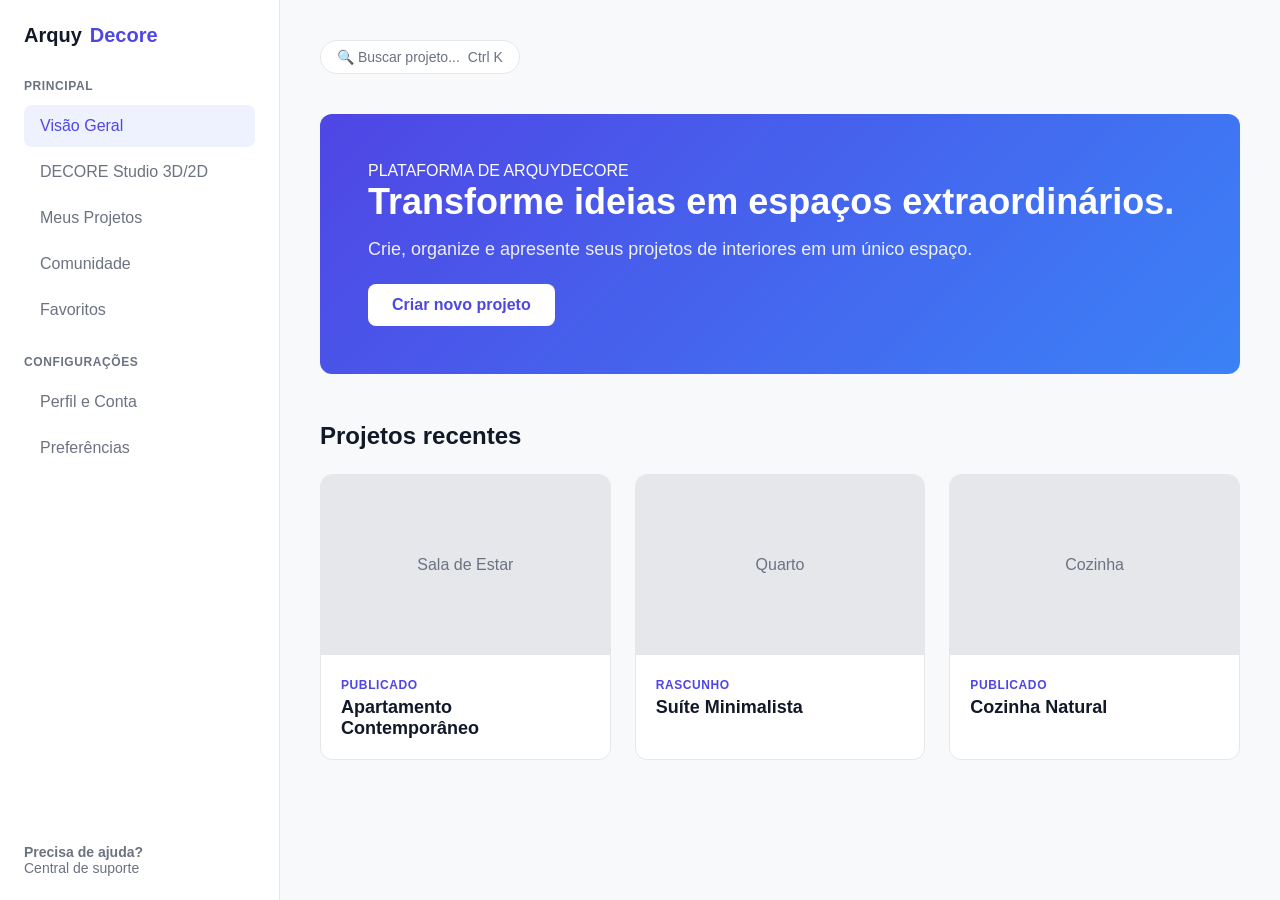
==== commit 4fba8cff: "Update index.html" ====
--- a/index.html
+++ b/index.html
@@ -4,8 +4,270 @@
     <meta charset="UTF-8">
     <meta name="viewport" content="width=device-width, initial-scale=1.0">
     <title>ArquyDecore - Plataforma de Arquitetura e Interiores</title>
-    <!-- Vinculando o arquivo CSS externo -->
-    <link rel="stylesheet" href="style.css">
+    <style>
+        /* --- VARIÁVEIS E RESET --- */
+        :root {
+            --bg-color: #f8f9fa;
+            --surface-color: #ffffff;
+            --text-main: #111827;
+            --text-muted: #6b7280;
+            --primary: #4f46e5;
+            --primary-hover: #4338ca;
+            --border-color: #e5e7eb;
+            --radius: 12px;
+        }
+
+        * {
+            box-sizing: border-box;
+            margin: 0;
+            padding: 0;
+            font-family: -apple-system, BlinkMacSystemFont, "Segoe UI", Roboto, Helvetica, Arial, sans-serif;
+        }
+
+        body {
+            background-color: var(--bg-color);
+            color: var(--text-main);
+            display: flex;
+            min-height: 100vh;
+        }
+
+        /* --- SIDEBAR (DESKTOP) --- */
+        aside {
+            width: 280px;
+            background-color: var(--surface-color);
+            border-right: 1px solid var(--border-color);
+            display: flex;
+            flex-direction: column;
+            justify-content: space-between;
+            padding: 1.5rem;
+            position: sticky;
+            top: 0;
+            height: 100vh;
+            overflow-y: auto;
+            transition: transform 0.3s ease;
+            z-index: 100;
+        }
+
+        .brand {
+            font-size: 1.25rem;
+            font-weight: bold;
+            color: var(--text-main);
+            text-decoration: none;
+            display: flex;
+            align-items: center;
+            gap: 0.5rem;
+            margin-bottom: 2rem;
+        }
+
+        .brand span {
+            color: var(--primary);
+        }
+
+        nav p {
+            font-size: 0.75rem;
+            font-weight: 700;
+            color: var(--text-muted);
+            letter-spacing: 0.05em;
+            margin-bottom: 0.75rem;
+            margin-top: 1.5rem;
+        }
+
+        nav a {
+            display: flex;
+            align-items: center;
+            gap: 0.75rem;
+            padding: 0.75rem 1rem;
+            color: var(--text-muted);
+            text-decoration: none;
+            border-radius: 8px;
+            font-weight: 500;
+            transition: all 0.2s;
+            margin-bottom: 0.25rem;
+        }
+
+        nav a:hover, nav a.active {
+            background-color: #eef2ff;
+            color: var(--primary);
+        }
+
+        /* --- CONTEÚDO PRINCIPAL --- */
+        main {
+            flex: 1;
+            padding: 2.5rem;
+            overflow-y: auto;
+            max-width: 1200px;
+        }
+
+        header {
+            display: flex;
+            justify-content: space-between;
+            align-items: center;
+            margin-bottom: 2.5rem;
+        }
+
+        .search-shortcut {
+            background: var(--surface-color);
+            border: 1px solid var(--border-color);
+            padding: 0.5rem 1rem;
+            border-radius: 20px;
+            color: var(--text-muted);
+            font-size: 0.875rem;
+            display: flex;
+            align-items: center;
+            gap: 0.5rem;
+            cursor: pointer;
+        }
+
+        /* --- HERO SECTION --- */
+        .hero {
+            background: linear-gradient(135deg, #4f46e5 0%, #3b82f6 100%);
+            color: white;
+            padding: 3rem;
+            border-radius: var(--radius);
+            margin-bottom: 3rem;
+            display: flex;
+            justify-content: space-between;
+            align-items: center;
+            gap: 2rem;
+        }
+
+        .hero-content h1 {
+            font-size: 2.25rem;
+            margin-bottom: 1rem;
+            line-height: 1.2;
+        }
+
+        .hero-content p {
+            font-size: 1.125rem;
+            opacity: 0.9;
+            margin-bottom: 1.5rem;
+        }
+
+        .btn {
+            background-color: white;
+            color: var(--primary);
+            padding: 0.75rem 1.5rem;
+            border-radius: 8px;
+            text-decoration: none;
+            font-weight: 600;
+            display: inline-block;
+            transition: transform 0.2s, background-color 0.2s;
+        }
+
+        .btn:hover {
+            background-color: #f3f4f6;
+            transform: translateY(-2px);
+        }
+
+        /* --- SEÇÕES E GRIDS DE CARDS --- */
+        .section-header {
+            display: flex;
+            justify-content: space-between;
+            align-items: flex-end;
+            margin-bottom: 1.5rem;
+        }
+
+        .section-header h2 {
+            font-size: 1.5rem;
+            color: var(--text-main);
+        }
+
+        .grid {
+            display: grid;
+            grid-template-columns: repeat(auto-fit, minmax(280px, 1fr));
+            gap: 1.5rem;
+            margin-bottom: 3rem;
+        }
+
+        .card {
+            background: var(--surface-color);
+            border: 1px solid var(--border-color);
+            border-radius: var(--radius);
+            overflow: hidden;
+            transition: transform 0.2s, box-shadow 0.2s;
+            cursor: pointer;
+        }
+
+        .card:hover {
+            transform: translateY(-4px);
+            box-shadow: 0 10px 20px rgba(0,0,0,0.05);
+        }
+
+        .card-img-placeholder {
+            height: 180px;
+            background-color: #e5e7eb;
+            display: flex;
+            align-items: center;
+            justify-content: center;
+            color: var(--text-muted);
+            font-weight: 500;
+        }
+
+        .card-body {
+            padding: 1.25rem;
+        }
+
+        .card-body span {
+            font-size: 0.75rem;
+            font-weight: bold;
+            color: var(--primary);
+            text-transform: uppercase;
+            letter-spacing: 0.05em;
+        }
+
+        .card-body h3 {
+            font-size: 1.125rem;
+            margin-top: 0.25rem;
+            color: var(--text-main);
+        }
+
+        /* Botão flutuante para abrir menu no mobile */
+        .menu-toggle {
+            display: none;
+            background: var(--primary);
+            color: white;
+            border: none;
+            padding: 0.75rem;
+            border-radius: 8px;
+            font-size: 1rem;
+            cursor: pointer;
+        }
+
+        /* --- RESPONSIVIDADE (MOBILE) --- */
+        @media (max-width: 768px) {
+            body {
+                flex-direction: column;
+            }
+
+            aside {
+                width: 100%;
+                height: auto;
+                position: relative;
+                border-right: none;
+                border-bottom: 1px solid var(--border-color);
+                padding: 1rem;
+            }
+
+            main {
+                padding: 1.5rem 1rem;
+            }
+
+            .hero {
+                flex-direction: column;
+                padding: 2rem 1.5rem;
+                text-align: center;
+            }
+
+            .hero-content h1 {
+                font-size: 1.75rem;
+            }
+
+            .menu-toggle {
+                display: block;
+                margin-bottom: 1rem;
+            }
+        }
+    </style>
 </head>
 <body>
 
@@ -28,7 +290,7 @@
                 <a href="#">Preferências</a>
             </nav>
         </div>
-        <div class="support-box">
+        <div style="font-size: 0.875rem; color: var(--text-muted); margin-top: 2rem;">
             <strong>Precisa de ajuda?</strong><br>Central de suporte
         </div>
     </aside>
@@ -88,9 +350,10 @@
     </main>
 
     <script>
+        // Função simples caso queira expandir/recolher o menu no mobile futuramente
         function toggleMenu() {
             const sidebar = document.getElementById('sidebar');
-            if (sidebar.style.display === 'none' || sidebar.style.display === '') {
+            if (sidebar.style.display === 'none') {
                 sidebar.style.display = 'flex';
             } else {
                 sidebar.style.display = 'none';
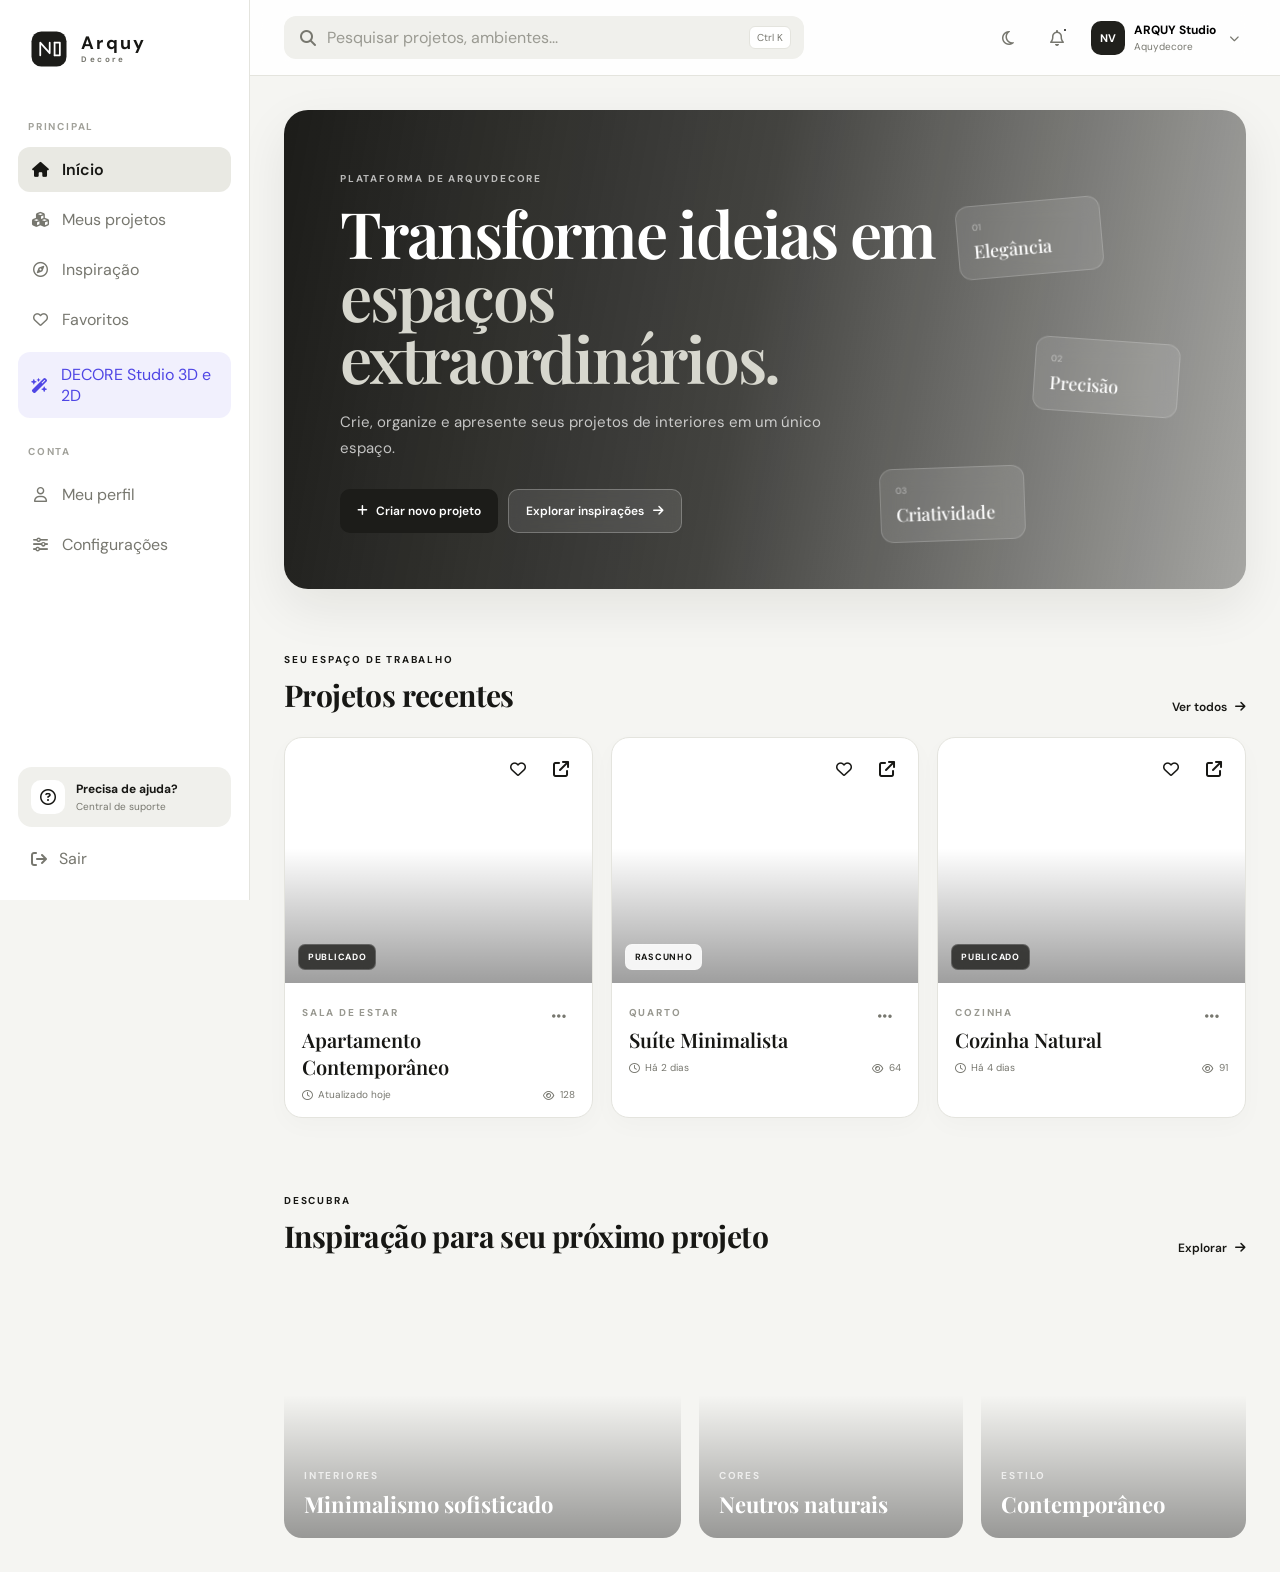
==== commit f09b5b4f: "Update index.html" ====
--- a/index.html
+++ b/index.html
@@ -2,363 +2,1394 @@
 <html lang="pt-BR">
 <head>
     <meta charset="UTF-8">
-    <meta name="viewport" content="width=device-width, initial-scale=1.0">
-    <title>ArquyDecore - Plataforma de Arquitetura e Interiores</title>
-    <style>
-        /* --- VARIÁVEIS E RESET --- */
-        :root {
-            --bg-color: #f8f9fa;
-            --surface-color: #ffffff;
-            --text-main: #111827;
-            --text-muted: #6b7280;
-            --primary: #4f46e5;
-            --primary-hover: #4338ca;
-            --border-color: #e5e7eb;
-            --radius: 12px;
-        }
-
-        * {
-            box-sizing: border-box;
-            margin: 0;
-            padding: 0;
-            font-family: -apple-system, BlinkMacSystemFont, "Segoe UI", Roboto, Helvetica, Arial, sans-serif;
-        }
-
-        body {
-            background-color: var(--bg-color);
-            color: var(--text-main);
-            display: flex;
-            min-height: 100vh;
-        }
-
-        /* --- SIDEBAR (DESKTOP) --- */
-        aside {
-            width: 280px;
-            background-color: var(--surface-color);
-            border-right: 1px solid var(--border-color);
-            display: flex;
-            flex-direction: column;
-            justify-content: space-between;
-            padding: 1.5rem;
-            position: sticky;
-            top: 0;
-            height: 100vh;
-            overflow-y: auto;
-            transition: transform 0.3s ease;
-            z-index: 100;
-        }
-
-        .brand {
-            font-size: 1.25rem;
-            font-weight: bold;
-            color: var(--text-main);
-            text-decoration: none;
-            display: flex;
-            align-items: center;
-            gap: 0.5rem;
-            margin-bottom: 2rem;
-        }
-
-        .brand span {
-            color: var(--primary);
-        }
-
-        nav p {
-            font-size: 0.75rem;
-            font-weight: 700;
-            color: var(--text-muted);
-            letter-spacing: 0.05em;
-            margin-bottom: 0.75rem;
-            margin-top: 1.5rem;
-        }
-
-        nav a {
-            display: flex;
-            align-items: center;
-            gap: 0.75rem;
-            padding: 0.75rem 1rem;
-            color: var(--text-muted);
-            text-decoration: none;
-            border-radius: 8px;
-            font-weight: 500;
-            transition: all 0.2s;
-            margin-bottom: 0.25rem;
-        }
-
-        nav a:hover, nav a.active {
-            background-color: #eef2ff;
-            color: var(--primary);
-        }
-
-        /* --- CONTEÚDO PRINCIPAL --- */
-        main {
-            flex: 1;
-            padding: 2.5rem;
-            overflow-y: auto;
-            max-width: 1200px;
-        }
-
-        header {
-            display: flex;
-            justify-content: space-between;
-            align-items: center;
-            margin-bottom: 2.5rem;
-        }
-
-        .search-shortcut {
-            background: var(--surface-color);
-            border: 1px solid var(--border-color);
-            padding: 0.5rem 1rem;
-            border-radius: 20px;
-            color: var(--text-muted);
-            font-size: 0.875rem;
-            display: flex;
-            align-items: center;
-            gap: 0.5rem;
-            cursor: pointer;
-        }
-
-        /* --- HERO SECTION --- */
-        .hero {
-            background: linear-gradient(135deg, #4f46e5 0%, #3b82f6 100%);
-            color: white;
-            padding: 3rem;
-            border-radius: var(--radius);
-            margin-bottom: 3rem;
-            display: flex;
-            justify-content: space-between;
-            align-items: center;
-            gap: 2rem;
-        }
-
-        .hero-content h1 {
-            font-size: 2.25rem;
-            margin-bottom: 1rem;
-            line-height: 1.2;
-        }
-
-        .hero-content p {
-            font-size: 1.125rem;
-            opacity: 0.9;
-            margin-bottom: 1.5rem;
-        }
-
-        .btn {
-            background-color: white;
-            color: var(--primary);
-            padding: 0.75rem 1.5rem;
-            border-radius: 8px;
-            text-decoration: none;
-            font-weight: 600;
-            display: inline-block;
-            transition: transform 0.2s, background-color 0.2s;
-        }
-
-        .btn:hover {
-            background-color: #f3f4f6;
-            transform: translateY(-2px);
-        }
-
-        /* --- SEÇÕES E GRIDS DE CARDS --- */
-        .section-header {
-            display: flex;
-            justify-content: space-between;
-            align-items: flex-end;
-            margin-bottom: 1.5rem;
-        }
-
-        .section-header h2 {
-            font-size: 1.5rem;
-            color: var(--text-main);
-        }
-
-        .grid {
-            display: grid;
-            grid-template-columns: repeat(auto-fit, minmax(280px, 1fr));
-            gap: 1.5rem;
-            margin-bottom: 3rem;
-        }
-
-        .card {
-            background: var(--surface-color);
-            border: 1px solid var(--border-color);
-            border-radius: var(--radius);
-            overflow: hidden;
-            transition: transform 0.2s, box-shadow 0.2s;
-            cursor: pointer;
-        }
-
-        .card:hover {
-            transform: translateY(-4px);
-            box-shadow: 0 10px 20px rgba(0,0,0,0.05);
-        }
-
-        .card-img-placeholder {
-            height: 180px;
-            background-color: #e5e7eb;
-            display: flex;
-            align-items: center;
-            justify-content: center;
-            color: var(--text-muted);
-            font-weight: 500;
-        }
-
-        .card-body {
-            padding: 1.25rem;
-        }
-
-        .card-body span {
-            font-size: 0.75rem;
-            font-weight: bold;
-            color: var(--primary);
-            text-transform: uppercase;
-            letter-spacing: 0.05em;
-        }
-
-        .card-body h3 {
-            font-size: 1.125rem;
-            margin-top: 0.25rem;
-            color: var(--text-main);
-        }
-
-        /* Botão flutuante para abrir menu no mobile */
-        .menu-toggle {
-            display: none;
-            background: var(--primary);
-            color: white;
-            border: none;
-            padding: 0.75rem;
-            border-radius: 8px;
-            font-size: 1rem;
-            cursor: pointer;
-        }
-
-        /* --- RESPONSIVIDADE (MOBILE) --- */
-        @media (max-width: 768px) {
-            body {
-                flex-direction: column;
-            }
-
-            aside {
-                width: 100%;
-                height: auto;
-                position: relative;
-                border-right: none;
-                border-bottom: 1px solid var(--border-color);
-                padding: 1rem;
-            }
-
-            main {
-                padding: 1.5rem 1rem;
-            }
-
-            .hero {
-                flex-direction: column;
-                padding: 2rem 1.5rem;
-                text-align: center;
-            }
-
-            .hero-content h1 {
-                font-size: 1.75rem;
-            }
-
-            .menu-toggle {
-                display: block;
-                margin-bottom: 1rem;
-            }
-        }
-    </style>
+
+    <meta
+        name="viewport"
+        content="width=device-width, initial-scale=1.0"
+    >
+
+    <meta
+        name="description"
+        content="Aquydecore - Plataforma profissional para criar, organizar e compartilhar projetos de interiores."
+    >
+
+    <title>Aquydecore | Projetos de interiores</title>
+
+    <link
+        rel="preconnect"
+        href="https://fonts.googleapis.com"
+    >
+
+    <link
+        rel="preconnect"
+        href="https://fonts.gstatic.com"
+        crossorigin
+    >
+
+    <link
+        href="https://fonts.googleapis.com/css2?family=DM+Sans:wght@400;500;600;700&family=Playfair+Display:wght@500;600;700&display=swap"
+        rel="stylesheet"
+    >
+
+    <link
+        rel="stylesheet"
+        href="https://cdnjs.cloudflare.com/ajax/libs/font-awesome/6.6.0/css/all.min.css"
+    >
+
+    <link
+        rel="stylesheet"
+        href="style.css"
+    >
 </head>
+
 <body>
 
-    <!-- BARRA LATERAL (MENU) -->
-    <aside id="sidebar">
-        <div>
-            <a href="#" class="brand">
-                Arquy<span>Decore</span>
-            </a>
-            <nav>
-                <p>PRINCIPAL</p>
-                <a href="#" class="active">Visão Geral</a>
-                <a href="studio.html">DECORE Studio 3D/2D</a>
-                <a href="#">Meus Projetos</a>
-                <a href="#">Comunidade</a>
-                <a href="#">Favoritos</a>
-                
-                <p>CONFIGURAÇÕES</p>
-                <a href="#">Perfil e Conta</a>
-                <a href="#">Preferências</a>
+    <div class="app">
+
+        <!-- SIDEBAR -->
+
+        <aside class="sidebar" id="sidebar">
+
+            <div class="brand">
+
+                <a href="#" class="brand-link" data-page="inicio">
+
+                    <svg
+                        class="brand-logo"
+                        viewBox="0 0 120 120"
+                        aria-label="ARQUY DECORE"
+                    >
+                        <defs>
+                            <linearGradient
+                                id="logoGradient"
+                                x1="0%"
+                                y1="0%"
+                                x2="100%"
+                                y2="100%"
+                            >
+                                <stop offset="0%" />
+                                <stop offset="100%" />
+                            </linearGradient>
+                        </defs>
+
+                        <rect
+                            x="10"
+                            y="10"
+                            width="100"
+                            height="100"
+                            rx="28"
+                            class="logo-background"
+                        />
+
+                        <path
+                            d="M35 78V42L62 72V42"
+                            class="logo-line"
+                        />
+
+                        <path
+                            d="M76 42V78"
+                            class="logo-line"
+                        />
+
+                        <path
+                            d="M76 42L91 42L91 78L76 78"
+                            class="logo-line"
+                        />
+                    </svg>
+
+                    <div class="brand-text">
+                        <strong>Arquy</strong>
+                        <span>Decore</span>
+                    </div>
+
+                </a>
+
+            </div>
+
+            <nav class="sidebar-navigation">
+
+                <p class="navigation-title">
+                    PRINCIPAL
+                </p>
+
+                <button
+                    class="nav-item active"
+                    data-page="inicio"
+                >
+                    <i class="fa-solid fa-house"></i>
+                    <span>Início</span>
+                </button>
+
+                <button
+                    class="nav-item"
+                    data-page="projetos"
+                >
+                    <i class="fa-solid fa-cubes"></i>
+                    <span>Meus projetos</span>
+                </button>
+
+                <button
+                    class="nav-item"
+                    data-page="inspiracao"
+                >
+                    <i class="fa-regular fa-compass"></i>
+                    <span>Inspiração</span>
+                </button>
+
+                <button
+                    class="nav-item"
+                    data-page="favoritos"
+                >
+                    <i class="fa-regular fa-heart"></i>
+                    <span>Favoritos</span>
+                </button>
+
+                <!-- LINK DIRETO PARA O NOVAÉ STUDIO -->
+                <a href="studio.html" class="nav-item" style="text-decoration: none; display: flex; align-items: center; margin-top: 5px; background: rgba(79, 70, 229, 0.08); color: #4f46e5;">
+                    <i class="fa-solid fa-wand-magic-sparkles"></i>
+                    <span>DECORE Studio 3D e 2D</span>
+                </a>
+
+                <p class="navigation-title">
+                    CONTA
+                </p>
+
+                <button
+                    class="nav-item"
+                    data-page="perfil"
+                >
+                    <i class="fa-regular fa-user"></i>
+                    <span>Meu perfil</span>
+                </button>
+
+                <button
+                    class="nav-item"
+                    data-page="configuracoes"
+                >
+                    <i class="fa-solid fa-sliders"></i>
+                    <span>Configurações</span>
+                </button>
+
             </nav>
+
+            <div class="sidebar-bottom">
+
+                <div class="sidebar-help">
+
+                    <div class="help-icon">
+                        <i class="fa-regular fa-circle-question"></i>
+                    </div>
+
+                    <div>
+                        <strong>Precisa de ajuda?</strong>
+                        <span>Central de suporte</span>
+                    </div>
+
+                </div>
+
+                <button
+                    class="logout-button"
+                    id="logoutButton"
+                >
+                    <i class="fa-solid fa-arrow-right-from-bracket"></i>
+                    Sair
+                </button>
+
+            </div>
+
+        </aside>
+
+        <!-- MAIN -->
+
+        <main class="main-content">
+
+            <!-- TOPBAR -->
+
+            <header class="topbar">
+
+                <button
+                    class="mobile-menu"
+                    id="mobileMenu"
+                    aria-label="Abrir menu"
+                >
+                    <i class="fa-solid fa-bars"></i>
+                </button>
+
+                <div class="topbar-search">
+
+                    <i class="fa-solid fa-magnifying-glass"></i>
+
+                    <input
+                        type="search"
+                        id="globalSearch"
+                        placeholder="Pesquisar projetos, ambientes..."
+                    >
+
+                    <span class="search-shortcut">
+                        Ctrl K
+                    </span>
+
+                </div>
+
+                <div class="topbar-actions">
+
+                    <button
+                        class="icon-button"
+                        id="themeButton"
+                        title="Alterar tema"
+                    >
+                        <i class="fa-regular fa-moon"></i>
+                    </button>
+
+                    <button
+                        class="icon-button notification-button"
+                        id="notificationButton"
+                        title="Notificações"
+                    >
+                        <i class="fa-regular fa-bell"></i>
+                        <span class="notification-dot"></span>
+                    </button>
+
+                    <button
+                        class="user-mini"
+                        id="profileButton"
+                    >
+
+                        <span class="avatar">
+                            NV
+                        </span>
+
+                        <span class="user-mini-info">
+                            <strong>ARQUY Studio</strong>
+                            <small>Aquydecore</small>
+                        </span>
+
+                        <i class="fa-solid fa-chevron-down"></i>
+
+                    </button>
+
+                </div>
+
+            </header>
+
+            <!-- CONTENT -->
+
+            <div class="page-container">
+
+                <!-- HOME -->
+
+                <section
+                    class="page active-page"
+                    id="page-inicio"
+                >
+
+                    <div class="hero">
+
+                        <div class="hero-content">
+
+                            <span class="eyebrow">
+                                PLATAFORMA DE ARQUYDECORE
+                            </span>
+
+                            <h1>
+                                Transforme ideias em
+                                <span>espaços extraordinários.</span>
+                            </h1>
+
+                            <p>
+                                Crie, organize e apresente seus projetos
+                                de interiores em um único espaço.
+                            </p>
+
+                            <div class="hero-actions">
+
+                                <!-- ALTERADO TAMBÉM PARA LEVAR AO STUDIO -->
+                                <a href="studio.html" class="primary-button" style="text-decoration: none; display: inline-flex; align-items: center; justify-content: center; gap: 8px;">
+                                    <i class="fa-solid fa-plus"></i>
+                                    Criar novo projeto
+                                </a>
+
+                                <button
+                                    class="secondary-button"
+                                    data-page="inspiracao"
+                                >
+                                    Explorar inspirações
+                                    <i class="fa-solid fa-arrow-right"></i>
+                                </button>
+
+                            </div>
+
+                        </div>
+
+                        <div class="hero-decoration">
+
+                            <div class="decoration-card card-one">
+                                <span>01</span>
+                                <strong>Elegância</strong>
+                            </div>
+
+                            <div class="decoration-card card-two">
+                                <span>02</span>
+                                <strong>Precisão</strong>
+                            </div>
+
+                            <div class="decoration-card card-three">
+                                <span>03</span>
+                                <strong>Criatividade</strong>
+                            </div>
+
+                        </div>
+
+                    </div>
+
+                    <div class="section-header">
+
+                        <div>
+                            <span class="section-label">
+                                SEU ESPAÇO DE TRABALHO
+                            </span>
+
+                            <h2>
+                                Projetos recentes
+                            </h2>
+                        </div>
+
+                        <button
+                            class="text-button"
+                            data-page="projetos"
+                        >
+                            Ver todos
+                            <i class="fa-solid fa-arrow-right"></i>
+                        </button>
+
+                    </div>
+
+                    <div class="projects-grid">
+
+                        <article
+                            class="project-card featured"
+                            data-category="Sala"
+                            data-title="Apartamento Contemporâneo"
+                        >
+
+                            <div class="project-image image-living">
+
+                                <div class="project-overlay">
+
+                                    <button
+                                        class="round-button favorite-toggle"
+                                        title="Favoritar"
+                                    >
+                                        <i class="fa-regular fa-heart"></i>
+                                    </button>
+
+                                    <button
+                                        class="round-button project-open"
+                                        title="Abrir projeto"
+                                    >
+                                        <i class="fa-solid fa-arrow-up-right-from-square"></i>
+                                    </button>
+
+                                </div>
+
+                                <span class="project-status">
+                                    Publicado
+                                </span>
+
+                            </div>
+
+                            <div class="project-info">
+
+                                <div>
+
+                                    <span class="project-category">
+                                        SALA DE ESTAR
+                                    </span>
+
+                                    <h3>
+                                        Apartamento Contemporâneo
+                                    </h3>
+
+                                </div>
+
+                                <button
+                                    class="more-button"
+                                    title="Mais opções"
+                                >
+                                    <i class="fa-solid fa-ellipsis"></i>
+                                </button>
+
+                            </div>
+
+                            <div class="project-meta">
+
+                                <span>
+                                    <i class="fa-regular fa-clock"></i>
+                                    Atualizado hoje
+                                </span>
+
+                                <span>
+                                    <i class="fa-regular fa-eye"></i>
+                                    128
+                                </span>
+
+                            </div>
+
+                        </article>
+
+                        <article
+                            class="project-card"
+                            data-category="Quarto"
+                            data-title="Suíte Minimalista"
+                        >
+
+                            <div class="project-image image-bedroom">
+
+                                <div class="project-overlay">
+
+                                    <button
+                                        class="round-button favorite-toggle"
+                                        title="Favoritar"
+                                    >
+                                        <i class="fa-regular fa-heart"></i>
+                                    </button>
+
+                                    <button
+                                        class="round-button project-open"
+                                        title="Abrir projeto"
+                                    >
+                                        <i class="fa-solid fa-arrow-up-right-from-square"></i>
+                                    </button>
+
+                                </div>
+
+                                <span class="project-status draft">
+                                    Rascunho
+                                </span>
+
+                            </div>
+
+                            <div class="project-info">
+
+                                <div>
+
+                                    <span class="project-category">
+                                        QUARTO
+                                    </span>
+
+                                    <h3>
+                                        Suíte Minimalista
+                                    </h3>
+
+                                </div>
+
+                                <button
+                                    class="more-button"
+                                >
+                                    <i class="fa-solid fa-ellipsis"></i>
+                                </button>
+
+                            </div>
+
+                            <div class="project-meta">
+
+                                <span>
+                                    <i class="fa-regular fa-clock"></i>
+                                    Há 2 dias
+                                </span>
+
+                                <span>
+                                    <i class="fa-regular fa-eye"></i>
+                                    64
+                                </span>
+
+                            </div>
+
+                        </article>
+
+                        <article
+                            class="project-card"
+                            data-category="Cozinha"
+                            data-title="Cozinha Natural"
+                        >
+
+                            <div class="project-image image-kitchen">
+
+                                <div class="project-overlay">
+
+                                    <button
+                                        class="round-button favorite-toggle"
+                                        title="Favoritar"
+                                    >
+                                        <i class="fa-regular fa-heart"></i>
+                                    </button>
+
+                                    <button
+                                        class="round-button project-open"
+                                        title="Abrir projeto"
+                                    >
+                                        <i class="fa-solid fa-arrow-up-right-from-square"></i>
+                                    </button>
+
+                                </div>
+
+                                <span class="project-status">
+                                    Publicado
+                                </span>
+
+                            </div>
+
+                            <div class="project-info">
+
+                                <div>
+
+                                    <span class="project-category">
+                                        COZINHA
+                                    </span>
+
+                                    <h3>
+                                        Cozinha Natural
+                                    </h3>
+
+                                </div>
+
+                                <button
+                                    class="more-button"
+                                >
+                                    <i class="fa-solid fa-ellipsis"></i>
+                                </button>
+
+                            </div>
+
+                            <div class="project-meta">
+
+                                <span>
+                                    <i class="fa-regular fa-clock"></i>
+                                    Há 4 dias
+                                </span>
+
+                                <span>
+                                    <i class="fa-regular fa-eye"></i>
+                                    91
+                                </span>
+
+                            </div>
+
+                        </article>
+
+                    </div>
+
+                    <div class="section-header inspiration-header">
+
+                        <div>
+
+                            <span class="section-label">
+                                DESCUBRA
+                            </span>
+
+                            <h2>
+                                Inspiração para seu próximo projeto
+                            </h2>
+
+                        </div>
+
+                        <button
+                            class="text-button"
+                            data-page="inspiracao"
+                        >
+                            Explorar
+                            <i class="fa-solid fa-arrow-right"></i>
+                        </button>
+
+                    </div>
+
+                    <div class="inspiration-grid">
+
+                        <article class="inspiration-card large">
+                            <div class="inspiration-image inspiration-one">
+                                <div class="inspiration-caption">
+                                    <span>INTERIORES</span>
+                                    <h3>Minimalismo sofisticado</h3>
+                                </div>
+                            </div>
+                        </article>
+
+                        <article class="inspiration-card">
+                            <div class="inspiration-image inspiration-two">
+                                <div class="inspiration-caption">
+                                    <span>CORES</span>
+                                    <h3>Neutros naturais</h3>
+                                </div>
+                            </div>
+                        </article>
+
+                        <article class="inspiration-card">
+                            <div class="inspiration-image inspiration-three">
+                                <div class="inspiration-caption">
+                                    <span>ESTILO</span>
+                                    <h3>Contemporâneo</h3>
+                                </div>
+                            </div>
+                        </article>
+
+                    </div>
+
+                </section>
+
+                <!-- PROJETOS -->
+
+                <section
+                    class="page"
+                    id="page-projetos"
+                >
+
+                    <div class="page-heading">
+
+                        <div>
+
+                            <span class="section-label">
+                                PORTFÓLIO
+                            </span>
+
+                            <h1>
+                                Meus projetos
+                            </h1>
+
+                            <p>
+                                Gerencie todos os seus projetos em um só lugar.
+                            </p>
+
+                        </div>
+
+                        <a href="studio.html" class="primary-button" style="text-decoration: none; display: inline-flex; align-items: center; justify-content: center; gap: 8px;">
+                            <i class="fa-solid fa-plus"></i>
+                            Novo projeto
+                        </a>
+
+                    </div>
+
+                    <div class="filter-bar">
+
+                        <button
+                            class="filter-button active"
+                            data-filter="todos"
+                        >
+                            Todos
+                        </button>
+
+                        <button
+                            class="filter-button"
+                            data-filter="Sala"
+                        >
+                            Sala
+                        </button>
+
+                        <button
+                            class="filter-button"
+                            data-filter="Quarto"
+                        >
+                            Quarto
+                        </button>
+
+                        <button
+                            class="filter-button"
+                            data-filter="Cozinha"
+                        >
+                            Cozinha
+                        </button>
+
+                        <button
+                            class="filter-button"
+                            data-filter="Escritório"
+                        >
+                            Escritório
+                        </button>
+
+                    </div>
+
+                    <div class="projects-grid all-projects">
+
+                        <article
+                            class="project-card"
+                            data-category="Sala"
+                            data-title="Apartamento Contemporâneo"
+                        >
+
+                            <div class="project-image image-living">
+
+                                <div class="project-overlay">
+
+                                    <button class="round-button favorite-toggle">
+                                        <i class="fa-regular fa-heart"></i>
+                                    </button>
+
+                                    <button class="round-button project-open">
+                                        <i class="fa-solid fa-arrow-up-right-from-square"></i>
+                                    </button>
+
+                                </div>
+
+                            </div>
+
+                            <div class="project-info">
+
+                                <div>
+                                    <span class="project-category">SALA</span>
+                                    <h3>Apartamento Contemporâneo</h3>
+                                </div>
+
+                                <button class="more-button">
+                                    <i class="fa-solid fa-ellipsis"></i>
+                                </button>
+
+                            </div>
+
+                        </article>
+
+                        <article
+                            class="project-card"
+                            data-category="Quarto"
+                            data-title="Suíte Minimalista"
+                        >
+
+                            <div class="project-image image-bedroom">
+
+                                <div class="project-overlay">
+
+                                    <button class="round-button favorite-toggle">
+                                        <i class="fa-regular fa-heart"></i>
+                                    </button>
+
+                                    <button class="round-button project-open">
+                                        <i class="fa-solid fa-arrow-up-right-from-square"></i>
+                                    </button>
+
+                                </div>
+
+                            </div>
+
+                            <div class="project-info">
+
+                                <div>
+                                    <span class="project-category">QUARTO</span>
+                                    <h3>Suíte Minimalista</h3>
+                                </div>
+
+                                <button class="more-button">
+                                    <i class="fa-solid fa-ellipsis"></i>
+                                </button>
+
+                            </div>
+
+                        </article>
+
+                        <article
+                            class="project-card"
+                            data-category="Cozinha"
+                            data-title="Cozinha Natural"
+                        >
+
+                            <div class="project-image image-kitchen">
+
+                                <div class="project-overlay">
+
+                                    <button class="round-button favorite-toggle">
+                                        <i class="fa-regular fa-heart"></i>
+                                    </button>
+
+                                    <button class="round-button project-open">
+                                        <i class="fa-solid fa-arrow-up-right-from-square"></i>
+                                    </button>
+
+                                </div>
+
+                            </div>
+
+                            <div class="project-info">
+
+                                <div>
+                                    <span class="project-category">COZINHA</span>
+                                    <h3>Cozinha Natural</h3>
+                                </div>
+
+                                <button class="more-button">
+                                    <i class="fa-solid fa-ellipsis"></i>
+                                </button>
+
+                            </div>
+
+                        </article>
+
+                        <article
+                            class="project-card"
+                            data-category="Escritório"
+                            data-title="Home Office Executivo"
+                        >
+
+                            <div class="project-image image-office">
+
+                                <div class="project-overlay">
+
+                                    <button class="round-button favorite-toggle">
+                                        <i class="fa-regular fa-heart"></i>
+                                    </button>
+
+                                    <button class="round-button project-open">
+                                        <i class="fa-solid fa-arrow-up-right-from-square"></i>
+                                    </button>
+
+                                </div>
+
+                            </div>
+
+                            <div class="project-info">
+
+                                <div>
+                                    <span class="project-category">ESCRITÓRIO</span>
+                                    <h3>Home Office Executivo</h3>
+                                </div>
+
+                                <button class="more-button">
+                                    <i class="fa-solid fa-ellipsis"></i>
+                                </button>
+
+                            </div>
+
+                        </article>
+
+                    </div>
+
+                </section>
+
+                <!-- INSPIRAÇÃO -->
+
+                <section
+                    class="page"
+                    id="page-inspiracao"
+                >
+
+                    <div class="page-heading">
+
+                        <div>
+
+                            <span class="section-label">
+                                COMUNIDADE
+                            </span>
+
+                            <h1>
+                                Inspiração
+                            </h1>
+
+                            <p>
+                                Descubra ideias para transformar seus espaços.
+                            </p>
+
+                        </div>
+
+                    </div>
+
+                    <div class="inspiration-filter">
+
+                        <button class="filter-button active">
+                            Todos
+                        </button>
+
+                        <button class="filter-button">
+                            Moderno
+                        </button>
+
+                        <button class="filter-button">
+                            Minimalista
+                        </button>
+
+                        <button class="filter-button">
+                            Industrial
+                        </button>
+
+                        <button class="filter-button">
+                            Escandinavo
+                        </button>
+
+                    </div>
+
+                    <div class="masonry-grid">
+
+                        <article class="masonry-item tall">
+                            <div class="masonry-image inspiration-four">
+                                <div class="masonry-content">
+                                    <span>MODERNO</span>
+                                    <h3>Linhas e volumes</h3>
+                                </div>
+                            </div>
+                        </article>
+
+                        <article class="masonry-item">
+                            <div class="masonry-image inspiration-five">
+                                <div class="masonry-content">
+                                    <span>MINIMALISTA</span>
+                                    <h3>Essencial</h3>
+                                </div>
+                            </div>
+                        </article>
+
+                        <article class="masonry-item">
+                            <div class="masonry-image inspiration-six">
+                                <div class="masonry-content">
+                                    <span>INDUSTRIAL</span>
+                                    <h3>Concreto e madeira</h3>
+                                </div>
+                            </div>
+                        </article>
+
+                        <article class="masonry-item wide">
+                            <div class="masonry-image inspiration-seven">
+                                <div class="masonry-content">
+                                    <span>CONTEMPORÂNEO</span>
+                                    <h3>Arquitetura aberta</h3>
+                                </div>
+                            </div>
+                        </article>
+
+                    </div>
+
+                </section>
+
+                <!-- FAVORITOS -->
+
+                <section
+                    class="page"
+                    id="page-favoritos"
+                >
+
+                    <div class="page-heading">
+
+                        <div>
+
+                            <span class="section-label">
+                                SALVOS
+                            </span>
+
+                            <h1>
+                                Favoritos
+                            </h1>
+
+                            <p>
+                                Seus projetos e inspirações salvos.
+                            </p>
+
+                        </div>
+
+                    </div>
+
+                    <div
+                        class="favorites-empty"
+                        id="favoritesEmpty"
+                    >
+
+                        <div class="empty-icon">
+                            <i class="fa-regular fa-heart"></i>
+                        </div>
+
+                        <h2>
+                            Seus favoritos aparecerão aqui
+                        </h2>
+
+                        <p>
+                            Clique no coração de um projeto para salvá-lo.
+                        </p>
+
+                        <button
+                            class="primary-button"
+                            data-page="projetos"
+                        >
+                            Explorar projetos
+                        </button>
+
+                    </div>
+
+                </section>
+
+                <!-- PERFIL -->
+
+                <section
+                    class="page"
+                    id="page-perfil"
+                >
+
+                    <div class="profile-cover">
+
+                        <div class="profile-main">
+
+                            <div class="profile-avatar">
+                                NV
+                            </div>
+
+                            <div>
+
+                                <span class="section-label">
+                                    DESIGNER
+                                </span>
+
+                                <h1>
+                                    Novae Studio
+                                </h1>
+
+                                <p>
+                                    Arquitetura e interiores
+                                </p>
+
+                            </div>
+
+                        </div>
+
+                        <button
+                            class="secondary-button"
+                            id="editProfileButton"
+                        >
+                            <i class="fa-solid fa-pen"></i>
+                            Editar perfil
+                        </button>
+
+                    </div>
+
+                    <div class="profile-statistics">
+
+                        <div>
+                            <strong>12</strong>
+                            <span>Projetos</span>
+                        </div>
+
+                        <div>
+                            <strong>1.8K</strong>
+                            <span>Visualizações</span>
+                        </div>
+
+                        <div>
+                            <strong>342</strong>
+                            <span>Seguidores</span>
+                        </div>
+
+                    </div>
+
+                    <div class="profile-about">
+
+                        <span class="section-label">
+                            SOBRE
+                        </span>
+
+                        <h2>
+                            Criando espaços com identidade.
+                        </h2>
+
+                        <p>
+                            O Novae Studio desenvolve projetos de interiores
+                            contemporâneos combinando funcionalidade,
+                            estética e personalidade.
+                        </p>
+
+                    </div>
+
+                </section>
+
+                <!-- CONFIGURAÇÕES -->
+
+                <section
+                    class="page"
+                    id="page-configuracoes"
+                >
+
+                    <div class="page-heading">
+
+                        <div>
+
+                            <span class="section-label">
+                                PREFERÊNCIAS
+                            </span>
+
+                            <h1>
+                                Configurações
+                            </h1>
+
+                            <p>
+                                Personalize sua experiência.
+                            </p>
+
+                        </div>
+
+                    </div>
+
+                    <div class="settings-card">
+
+                        <div class="setting-row">
+
+                            <div class="setting-icon">
+                                <i class="fa-regular fa-moon"></i>
+                            </div>
+
+                            <div class="setting-text">
+                                <strong>Modo escuro</strong>
+                                <span>Altere a aparência da plataforma.</span>
+                            </div>
+
+                            <label class="switch">
+                                <input
+                                    type="checkbox"
+                                    id="darkModeSwitch"
+                                >
+                                <span class="slider"></span>
+                            </label>
+
+                        </div>
+
+                        <div class="setting-row">
+
+                            <div class="setting-icon">
+                                <i class="fa-regular fa-bell"></i>
+                            </div>
+
+                            <div class="setting-text">
+                                <strong>Notificações</strong>
+                                <span>Receba atualizações dos seus projetos.</span>
+                            </div>
+
+                            <label class="switch">
+                                <input
+                                    type="checkbox"
+                                    checked
+                                >
+                                <span class="slider"></span>
+                            </label>
+
+                        </div>
+
+                        <div class="setting-row">
+
+                            <div class="setting-icon">
+                                <i class="fa-solid fa-earth-americas"></i>
+                            </div>
+
+                            <div class="setting-text">
+                                <strong>Idioma</strong>
+                                <span>Português do Brasil</span>
+                            </div>
+
+                            <button class="setting-action">
+                                Alterar
+                            </button>
+
+                        </div>
+
+                    </div>
+
+                </section>
+
+            </div>
+
+        </main>
+
+    </div>
+
+    <!-- LOGIN MODAL -->
+
+    <div
+        class="modal-container"
+        id="loginModal"
+    >
+
+        <div class="modal small-modal">
+
+            <button
+                class="modal-close"
+                data-close-modal
+            >
+                <i class="fa-solid fa-xmark"></i>
+            </button>
+
+            <div class="login-logo">
+
+                <svg
+                    viewBox="0 0 120 120"
+                    class="login-logo-svg"
+                >
+
+                    <rect
+                        x="10"
+                        y="10"
+                        width="100"
+                        height="100"
+                        rx="28"
+                        class="logo-background"
+                    />
+
+                    <path
+                        d="M35 78V42L62 72V42"
+                        class="logo-line"
+                    />
+
+                    <path
+                        d="M76 42V78"
+                        class="logo-line"
+                    />
+
+                    <path
+                        d="M76 42L91 42L91 78L76 78"
+                        class="logo-line"
+                    />
+
+                </svg>
+
+                <strong>NOVAÉ</strong>
+
+                <span>DESIGN</span>
+
+            </div>
+
+            <div class="modal-header centered">
+
+                <div>
+
+                    <span class="section-label">
+                        ÁREA RESTRITA
+                    </span>
+
+                    <h2>
+                        Entrar na sua conta
+                    </h2>
+
+                </div>
+
+            </div>
+
+            <form id="loginForm">
+
+                <div class="form-group">
+
+                    <label for="loginEmail">
+                        E-mail
+                    </label>
+
+                    <input
+                        type="email"
+                        id="loginEmail"
+                        placeholder="seu@email.com"
+                        required
+                    >
+
+                </div>
+
+                <div class="form-group">
+
+                    <label for="loginPassword">
+                        Senha
+                    </label>
+
+                    <input
+                        type="password"
+                        id="loginPassword"
+                        placeholder="Sua senha"
+                        required
+                    >
+
+                </div>
+
+                <button
+                    type="submit"
+                    class="primary-button full-button"
+                >
+                    Entrar
+                </button>
+
+            </form>
+
         </div>
-        <div style="font-size: 0.875rem; color: var(--text-muted); margin-top: 2rem;">
-            <strong>Precisa de ajuda?</strong><br>Central de suporte
+
+    </div>
+
+    <!-- NOTIFICATION PANEL -->
+
+    <div
+        class="notification-panel"
+        id="notificationPanel"
+    >
+
+        <div class="notification-header">
+
+            <div>
+                <span class="section-label">
+                    CENTRAL
+                </span>
+
+                <h3>
+                    Notificações
+                </h3>
+            </div>
+
+            <button
+                id="closeNotifications"
+                class="panel-close"
+            >
+                <i class="fa-solid fa-xmark"></i>
+            </button>
+
         </div>
-    </aside>
-
-    <!-- CONTEÚDO PRINCIPAL -->
-    <main>
-        <header>
-            <button class="menu-toggle" onclick="toggleMenu()">☰ Menu</button>
-            <div class="search-shortcut">
-                <span>🔍 Buscar projeto...</span>
-                <span>Ctrl K</span>
+
+        <div class="notification-item">
+
+            <div class="notification-icon">
+                <i class="fa-solid fa-heart"></i>
             </div>
-        </header>
-
-        <!-- Seção Hero -->
-        <section class="hero">
-            <div class="hero-content">
-                <span>PLATAFORMA DE ARQUYDECORE</span>
-                <h1>Transforme ideias em espaços extraordinários.</h1>
-                <p>Crie, organize e apresente seus projetos de interiores em um único espaço.</p>
-                <a href="studio.html" class="btn">Criar novo projeto</a>
+
+            <div>
+                <strong>Novo favorito</strong>
+                <p>Seu projeto recebeu uma nova interação.</p>
+                <small>Há 12 minutos</small>
             </div>
-        </section>
-
-        <!-- Seção de Projetos Recentes -->
-        <section>
-            <div class="section-header">
-                <h2>Projetos recentes</h2>
+
+        </div>
+
+        <div class="notification-item">
+
+            <div class="notification-icon">
+                <i class="fa-solid fa-cubes"></i>
             </div>
-            
-            <div class="grid">
-                <article class="card">
-                    <div class="card-img-placeholder">Sala de Estar</div>
-                    <div class="card-body">
-                        <span>Publicado</span>
-                        <h3>Apartamento Contemporâneo</h3>
-                    </div>
-                </article>
-
-                <article class="card">
-                    <div class="card-img-placeholder">Quarto</div>
-                    <div class="card-body">
-                        <span>Rascunho</span>
-                        <h3>Suíte Minimalista</h3>
-                    </div>
-                </article>
-
-                <article class="card">
-                    <div class="card-img-placeholder">Cozinha</div>
-                    <div class="card-body">
-                        <span>Publicado</span>
-                        <h3>Cozinha Natural</h3>
-                    </div>
-                </article>
+
+            <div>
+                <strong>Projeto atualizado</strong>
+                <p>Suíte Minimalista foi salva.</p>
+                <small>Há 2 horas</small>
             </div>
-        </section>
-    </main>
-
-    <script>
-        // Função simples caso queira expandir/recolher o menu no mobile futuramente
-        function toggleMenu() {
-            const sidebar = document.getElementById('sidebar');
-            if (sidebar.style.display === 'none') {
-                sidebar.style.display = 'flex';
-            } else {
-                sidebar.style.display = 'none';
-            }
-        }
-    </script>
+
+        </div>
+
+        <div class="notification-item">
+
+            <div class="notification-icon">
+                <i class="fa-solid fa-star"></i>
+            </div>
+
+            <div>
+                <strong>Bem-vindo</strong>
+                <p>Seu espaço de trabalho está pronto.</p>
+                <small>Hoje</small>
+            </div>
+
+        </div>
+
+    </div>
+
+    <!-- TOAST -->
+
+    <div
+        class="toast"
+        id="toast"
+    >
+        <i class="fa-solid fa-check"></i>
+        <span id="toastMessage">
+            Operação realizada.
+        </span>
+    </div>
+
+    <script src="script.js"></script>
+
 </body>
 </html>
--- a/style.css
+++ b/style.css
@@ -0,0 +1,1637 @@
+
+:root {
+    --bg: #f5f5f2;
+    --surface: #ffffff;
+    --surface-soft: #f0f0ec;
+    --text: #171714;
+    --muted: #77776f;
+    --border: #e4e4de;
+    --accent: #1c1c19;
+    --accent-soft: #e9e9e3;
+    --shadow: 0 18px 50px rgba(20, 20, 16, .08);
+    --radius: 18px;
+    --sidebar-width: 250px;
+}
+
+* {
+    box-sizing: border-box;
+    margin: 0;
+    padding: 0;
+}
+
+html {
+    scroll-behavior: smooth;
+}
+
+body {
+    min-height: 100vh;
+    background: var(--bg);
+    color: var(--text);
+    font-family: "DM Sans", sans-serif;
+    -webkit-font-smoothing: antialiased;
+}
+
+button,
+input,
+select,
+textarea {
+    font: inherit;
+}
+
+button {
+    border: 0;
+    cursor: pointer;
+}
+
+button:focus-visible,
+input:focus-visible,
+select:focus-visible,
+textarea:focus-visible {
+    outline: 2px solid var(--text);
+    outline-offset: 3px;
+}
+
+a {
+    color: inherit;
+    text-decoration: none;
+}
+
+.app {
+    min-height: 100vh;
+}
+
+.sidebar {
+    position: fixed;
+    inset: 0 auto 0 0;
+    z-index: 100;
+    width: var(--sidebar-width);
+    padding: 28px 18px 20px;
+    display: flex;
+    flex-direction: column;
+    background: var(--surface);
+    border-right: 1px solid var(--border);
+}
+
+.brand {
+    padding: 0 10px 28px;
+}
+
+.brand-link {
+    display: flex;
+    align-items: center;
+    gap: 11px;
+}
+
+.brand-logo,
+.login-logo-svg {
+    width: 42px;
+    height: 42px;
+    flex: 0 0 auto;
+}
+
+.logo-background {
+    fill: var(--accent);
+}
+
+.logo-line {
+    fill: none;
+    stroke: #fff;
+    stroke-width: 5;
+    stroke-linecap: round;
+    stroke-linejoin: round;
+}
+
+.brand-text {
+    display: flex;
+    flex-direction: column;
+    line-height: .9;
+}
+
+.brand-text strong,
+.login-logo strong {
+    font-size: 18px;
+    letter-spacing: .13em;
+}
+
+.brand-text span,
+.login-logo span {
+    margin-top: 5px;
+    color: var(--muted);
+    font-size: 8px;
+    font-weight: 700;
+    letter-spacing: .32em;
+}
+
+.sidebar-navigation {
+    display: flex;
+    flex-direction: column;
+    gap: 5px;
+}
+
+.navigation-title {
+    margin: 22px 10px 9px;
+    color: #a1a19a;
+    font-size: 10px;
+    font-weight: 700;
+    letter-spacing: .18em;
+}
+
+.nav-item {
+    width: 100%;
+    padding: 12px 13px;
+    display: flex;
+    align-items: center;
+    gap: 13px;
+    color: var(--muted);
+    background: transparent;
+    border-radius: 12px;
+    text-align: left;
+    transition: .2s ease;
+}
+
+.nav-item i {
+    width: 18px;
+    text-align: center;
+    font-size: 15px;
+}
+
+.nav-item:hover,
+.nav-item.active {
+    color: var(--text);
+    background: var(--accent-soft);
+}
+
+.nav-item.active {
+    font-weight: 600;
+}
+
+.sidebar-bottom {
+    margin-top: auto;
+}
+
+.sidebar-help {
+    padding: 13px;
+    display: flex;
+    align-items: center;
+    gap: 11px;
+    background: var(--surface-soft);
+    border-radius: 14px;
+}
+
+.help-icon {
+    width: 34px;
+    height: 34px;
+    display: grid;
+    place-items: center;
+    border-radius: 10px;
+    background: var(--surface);
+}
+
+.sidebar-help strong,
+.sidebar-help span {
+    display: block;
+}
+
+.sidebar-help strong {
+    font-size: 12px;
+}
+
+.sidebar-help span {
+    margin-top: 3px;
+    color: var(--muted);
+    font-size: 10px;
+}
+
+.logout-button {
+    width: 100%;
+    margin-top: 10px;
+    padding: 11px 13px;
+    display: flex;
+    align-items: center;
+    gap: 12px;
+    color: var(--muted);
+    background: transparent;
+    border-radius: 10px;
+    text-align: left;
+}
+
+.logout-button:hover {
+    color: #9b3030;
+    background: #f8eeee;
+}
+
+.main-content {
+    min-height: 100vh;
+    margin-left: var(--sidebar-width);
+}
+
+.topbar {
+    position: sticky;
+    top: 0;
+    z-index: 80;
+    min-height: 76px;
+    padding: 0 34px;
+    display: flex;
+    align-items: center;
+    gap: 20px;
+    background: rgba(255,255,255,.9);
+    border-bottom: 1px solid var(--border);
+    backdrop-filter: blur(16px);
+}
+
+.topbar-search {
+    width: min(520px, 55%);
+    height: 43px;
+    display: flex;
+    align-items: center;
+    gap: 11px;
+    padding: 0 12px 0 15px;
+    background: var(--surface-soft);
+    border: 1px solid transparent;
+    border-radius: 12px;
+}
+
+.topbar-search:focus-within {
+    border-color: var(--border);
+    background: var(--surface);
+}
+
+.topbar-search i {
+    color: var(--muted);
+}
+
+.topbar-search input {
+    min-width: 0;
+    flex: 1;
+    color: var(--text);
+    background: transparent;
+    border: 0;
+    outline: 0;
+}
+
+.topbar-search input::placeholder {
+    color: #9a9a92;
+}
+
+.search-shortcut {
+    padding: 4px 7px;
+    color: var(--muted);
+    background: var(--surface);
+    border: 1px solid var(--border);
+    border-radius: 6px;
+    font-size: 10px;
+}
+
+.topbar-actions {
+    margin-left: auto;
+    display: flex;
+    align-items: center;
+    gap: 9px;
+}
+
+.icon-button,
+.panel-close {
+    width: 40px;
+    height: 40px;
+    display: grid;
+    place-items: center;
+    color: var(--muted);
+    background: transparent;
+    border-radius: 10px;
+}
+
+.icon-button:hover,
+.panel-close:hover {
+    color: var(--text);
+    background: var(--surface-soft);
+}
+
+.notification-button {
+    position: relative;
+}
+
+.notification-dot {
+    position: absolute;
+    top: 9px;
+    right: 9px;
+    width: 6px;
+    height: 6px;
+    background: #171714;
+    border: 2px solid var(--surface);
+    border-radius: 50%;
+}
+
+.user-mini {
+    display: flex;
+    align-items: center;
+    gap: 9px;
+    padding: 5px 7px 5px 5px;
+    background: transparent;
+    border-radius: 12px;
+}
+
+.user-mini:hover {
+    background: var(--surface-soft);
+}
+
+.avatar,
+.profile-avatar {
+    display: grid;
+    place-items: center;
+    color: #fff;
+    background: #20201c;
+    font-weight: 700;
+}
+
+.avatar {
+    width: 34px;
+    height: 34px;
+    border-radius: 10px;
+    font-size: 11px;
+}
+
+.user-mini-info {
+    display: flex;
+    flex-direction: column;
+    align-items: flex-start;
+}
+
+.user-mini-info strong {
+    font-size: 12px;
+}
+
+.user-mini-info small {
+    margin-top: 2px;
+    color: var(--muted);
+    font-size: 10px;
+}
+
+.user-mini > i {
+    margin-left: 4px;
+    color: var(--muted);
+    font-size: 10px;
+}
+
+.mobile-menu {
+    display: none;
+    width: 40px;
+    height: 40px;
+    background: transparent;
+    border-radius: 10px;
+}
+
+.page-container {
+    width: min(1420px, 100%);
+    margin: 0 auto;
+    padding: 34px;
+}
+
+.page {
+    display: none;
+    animation: pageIn .28s ease;
+}
+
+.page.active-page {
+    display: block;
+}
+
+@keyframes pageIn {
+    from { opacity: 0; transform: translateY(8px); }
+    to { opacity: 1; transform: translateY(0); }
+}
+
+.hero {
+    position: relative;
+    min-height: 390px;
+    overflow: hidden;
+    padding: 56px;
+    display: flex;
+    align-items: center;
+    background:
+        linear-gradient(100deg, rgba(17,17,14,.95) 0%, rgba(17,17,14,.78) 48%, rgba(17,17,14,.35) 100%),
+        url("https://images.unsplash.com/photo-1600210492486-724fe5c67fb0?auto=format&fit=crop&w=1800&q=85") center/cover;
+    border-radius: 24px;
+    box-shadow: var(--shadow);
+}
+
+.hero-content {
+    position: relative;
+    z-index: 2;
+    max-width: 650px;
+    color: #fff;
+}
+
+.eyebrow,
+.section-label,
+.project-category,
+.inspiration-caption span,
+.masonry-content span {
+    font-size: 10px;
+    font-weight: 700;
+    letter-spacing: .18em;
+}
+
+.eyebrow {
+    display: inline-block;
+    margin-bottom: 17px;
+    color: rgba(255,255,255,.68);
+}
+
+.hero h1 {
+    max-width: 680px;
+    font-family: "Playfair Display", serif;
+    font-size: clamp(42px, 5vw, 70px);
+    font-weight: 600;
+    line-height: .98;
+    letter-spacing: -.035em;
+}
+
+.hero h1 span {
+    color: #d7d7ce;
+}
+
+.hero p {
+    max-width: 510px;
+    margin-top: 20px;
+    color: rgba(255,255,255,.72);
+    font-size: 15px;
+    line-height: 1.7;
+}
+
+.hero-actions {
+    margin-top: 28px;
+    display: flex;
+    flex-wrap: wrap;
+    gap: 10px;
+}
+
+.primary-button,
+.secondary-button {
+    min-height: 44px;
+    padding: 0 17px;
+    display: inline-flex;
+    align-items: center;
+    justify-content: center;
+    gap: 9px;
+    border-radius: 10px;
+    font-size: 12px;
+    font-weight: 600;
+    transition: .2s ease;
+}
+
+.primary-button {
+    color: #fff;
+    background: var(--accent);
+}
+
+.primary-button:hover {
+    transform: translateY(-1px);
+    box-shadow: 0 8px 20px rgba(0,0,0,.14);
+}
+
+.secondary-button {
+    color: var(--text);
+    background: var(--surface);
+    border: 1px solid var(--border);
+}
+
+.secondary-button:hover {
+    background: var(--surface-soft);
+}
+
+.hero .secondary-button {
+    color: #fff;
+    background: rgba(255,255,255,.1);
+    border-color: rgba(255,255,255,.25);
+    backdrop-filter: blur(8px);
+}
+
+.hero-decoration {
+    position: absolute;
+    inset: 0;
+    pointer-events: none;
+}
+
+.decoration-card {
+    position: absolute;
+    width: 145px;
+    padding: 15px;
+    display: flex;
+    flex-direction: column;
+    gap: 6px;
+    color: #fff;
+    background: rgba(255,255,255,.1);
+    border: 1px solid rgba(255,255,255,.18);
+    border-radius: 13px;
+    backdrop-filter: blur(12px);
+}
+
+.decoration-card span {
+    color: rgba(255,255,255,.5);
+    font-size: 9px;
+}
+
+.decoration-card strong {
+    font-family: "Playfair Display", serif;
+    font-size: 18px;
+    font-weight: 500;
+}
+
+.card-one { right: 15%; top: 19%; transform: rotate(-5deg); }
+.card-two { right: 7%; top: 48%; transform: rotate(4deg); }
+.card-three { right: 23%; bottom: 10%; transform: rotate(-2deg); }
+
+.section-header,
+.page-heading {
+    display: flex;
+    align-items: flex-end;
+    justify-content: space-between;
+    gap: 20px;
+}
+
+.section-header {
+    margin: 58px 0 22px;
+}
+
+.section-header h2,
+.page-heading h1,
+.profile-about h2 {
+    margin-top: 7px;
+    font-family: "Playfair Display", serif;
+    letter-spacing: -.02em;
+}
+
+.section-header h2 {
+    font-size: 30px;
+}
+
+.page-heading {
+    margin-bottom: 30px;
+}
+
+.page-heading h1 {
+    font-size: 42px;
+}
+
+.page-heading p {
+    margin-top: 8px;
+    color: var(--muted);
+    font-size: 14px;
+}
+
+.text-button {
+    display: inline-flex;
+    align-items: center;
+    gap: 8px;
+    color: var(--text);
+    background: transparent;
+    font-size: 12px;
+    font-weight: 600;
+}
+
+.text-button:hover {
+    text-decoration: underline;
+}
+
+.projects-grid {
+    display: grid;
+    grid-template-columns: repeat(3, minmax(0, 1fr));
+    gap: 18px;
+}
+
+.project-card {
+    min-width: 0;
+    overflow: hidden;
+    background: var(--surface);
+    border: 1px solid var(--border);
+    border-radius: var(--radius);
+    box-shadow: 0 8px 25px rgba(20,20,16,.025);
+    transition: transform .22s ease, box-shadow .22s ease;
+}
+
+.project-card:hover {
+    transform: translateY(-4px);
+    box-shadow: var(--shadow);
+}
+
+.project-image {
+    position: relative;
+    min-height: 245px;
+    overflow: hidden;
+    background-position: center;
+    background-size: cover;
+}
+
+.project-image::after,
+.masonry-image::after,
+.inspiration-image::after {
+    content: "";
+    position: absolute;
+    inset: 0;
+    background: linear-gradient(to top, rgba(0,0,0,.38), transparent 55%);
+}
+
+.image-living {
+    background-image: url("https://images.unsplash.com/photo-1600607687920-4e2a09cf159d?auto=format&fit=crop&w=1200&q=85");
+}
+
+.image-bedroom {
+    background-image: url("https://images.unsplash.com/photo-1616486338812-3dadae4b4ace?auto=format&fit=crop&w=1200&q=85");
+}
+
+.image-kitchen {
+    background-image: url("https://images.unsplash.com/photo-1600566753190-17f0baa2a6c3?auto=format&fit=crop&w=1200&q=85");
+}
+
+.image-office {
+    background-image: url("https://images.unsplash.com/photo-1497366811353-6870744d04b2?auto=format&fit=crop&w=1200&q=85");
+}
+
+.project-overlay {
+    position: absolute;
+    inset: 13px 13px auto;
+    z-index: 2;
+    display: flex;
+    justify-content: flex-end;
+    gap: 7px;
+}
+
+.round-button {
+    width: 36px;
+    height: 36px;
+    display: grid;
+    place-items: center;
+    color: var(--text);
+    background: rgba(255,255,255,.92);
+    border-radius: 50%;
+    transition: .2s ease;
+}
+
+.round-button:hover {
+    transform: scale(1.06);
+}
+
+.favorite-toggle.is-favorite {
+    color: #fff;
+    background: #20201c;
+}
+
+.project-status {
+    position: absolute;
+    z-index: 2;
+    left: 13px;
+    bottom: 13px;
+    padding: 6px 9px;
+    color: #fff;
+    background: rgba(25,25,22,.78);
+    border: 1px solid rgba(255,255,255,.2);
+    border-radius: 7px;
+    font-size: 9px;
+    font-weight: 700;
+    letter-spacing: .08em;
+    text-transform: uppercase;
+    backdrop-filter: blur(8px);
+}
+
+.project-status.draft {
+    color: var(--text);
+    background: rgba(255,255,255,.88);
+}
+
+.project-info {
+    min-height: 76px;
+    padding: 17px 17px 8px;
+    display: flex;
+    align-items: flex-start;
+    justify-content: space-between;
+    gap: 10px;
+}
+
+.project-category {
+    color: #989890;
+}
+
+.project-info h3 {
+    margin-top: 5px;
+    font-family: "Playfair Display", serif;
+    font-size: 20px;
+    font-weight: 600;
+}
+
+.more-button {
+    width: 32px;
+    height: 32px;
+    flex: 0 0 auto;
+    color: var(--muted);
+    background: transparent;
+    border-radius: 8px;
+}
+
+.more-button:hover {
+    color: var(--text);
+    background: var(--surface-soft);
+}
+
+.project-meta {
+    padding: 0 17px 16px;
+    display: flex;
+    justify-content: space-between;
+    gap: 10px;
+    color: var(--muted);
+    font-size: 10px;
+}
+
+.project-meta span {
+    display: flex;
+    align-items: center;
+    gap: 6px;
+}
+
+.inspiration-header {
+    margin-top: 70px;
+}
+
+.inspiration-grid {
+    display: grid;
+    grid-template-columns: 1.5fr 1fr 1fr;
+    gap: 18px;
+}
+
+.inspiration-card {
+    overflow: hidden;
+    border-radius: var(--radius);
+}
+
+.inspiration-image {
+    position: relative;
+    min-height: 260px;
+    overflow: hidden;
+    background-position: center;
+    background-size: cover;
+    transition: transform .4s ease;
+}
+
+.inspiration-card:hover .inspiration-image {
+    transform: scale(1.025);
+}
+
+.inspiration-one {
+    background-image: url("https://images.unsplash.com/photo-1600566753086-00f18fb6b3ea?auto=format&fit=crop&w=1400&q=85");
+}
+
+.inspiration-two {
+    background-image: url("https://images.unsplash.com/photo-1618221195710-dd6b41faaea6?auto=format&fit=crop&w=1200&q=85");
+}
+
+.inspiration-three {
+    background-image: url("https://images.unsplash.com/photo-1600607688969-a5bfcd646154?auto=format&fit=crop&w=1200&q=85");
+}
+
+.inspiration-caption {
+    position: absolute;
+    z-index: 2;
+    left: 20px;
+    right: 20px;
+    bottom: 19px;
+    color: #fff;
+}
+
+.inspiration-caption span {
+    opacity: .72;
+}
+
+.inspiration-caption h3 {
+    margin-top: 5px;
+    font-family: "Playfair Display", serif;
+    font-size: 22px;
+}
+
+.filter-bar,
+.inspiration-filter {
+    margin-bottom: 25px;
+    display: flex;
+    flex-wrap: wrap;
+    gap: 8px;
+}
+
+.filter-button {
+    padding: 9px 14px;
+    color: var(--muted);
+    background: var(--surface);
+    border: 1px solid var(--border);
+    border-radius: 9px;
+    font-size: 11px;
+}
+
+.filter-button:hover,
+.filter-button.active {
+    color: #fff;
+    background: var(--accent);
+    border-color: var(--accent);
+}
+
+.all-projects {
+    grid-template-columns: repeat(4, minmax(0, 1fr));
+}
+
+.all-projects .project-image {
+    min-height: 220px;
+}
+
+.masonry-grid {
+    display: grid;
+    grid-template-columns: repeat(2, minmax(0, 1fr));
+    gap: 18px;
+}
+
+.masonry-item {
+    overflow: hidden;
+    border-radius: var(--radius);
+}
+
+.masonry-image {
+    position: relative;
+    min-height: 320px;
+    overflow: hidden;
+    background-position: center;
+    background-size: cover;
+}
+
+.masonry-item.tall .masonry-image {
+    min-height: 480px;
+}
+
+.masonry-item.wide {
+    grid-column: 1 / -1;
+}
+
+.masonry-item.wide .masonry-image {
+    min-height: 350px;
+}
+
+.inspiration-four { background-image: url("https://images.unsplash.com/photo-1600607687939-ce8a6c25118c?auto=format&fit=crop&w=1400&q=85"); }
+.inspiration-five { background-image: url("https://images.unsplash.com/photo-1615529162924-f8605388461d?auto=format&fit=crop&w=1200&q=85"); }
+.inspiration-six { background-image: url("https://images.unsplash.com/photo-1618220179428-22790b461013?auto=format&fit=crop&w=1200&q=85"); }
+.inspiration-seven { background-image: url("https://images.unsplash.com/photo-1600607687920-4e2a09cf159d?auto=format&fit=crop&w=1600&q=85"); }
+
+.masonry-content {
+    position: absolute;
+    z-index: 2;
+    left: 22px;
+    right: 22px;
+    bottom: 20px;
+    color: #fff;
+}
+
+.masonry-content span {
+    opacity: .7;
+}
+
+.masonry-content h3 {
+    margin-top: 5px;
+    font-family: "Playfair Display", serif;
+    font-size: 26px;
+}
+
+.favorites-empty {
+    min-height: 390px;
+    padding: 50px 20px;
+    display: flex;
+    flex-direction: column;
+    align-items: center;
+    justify-content: center;
+    text-align: center;
+    background: var(--surface);
+    border: 1px dashed var(--border);
+    border-radius: 20px;
+}
+
+.empty-icon {
+    width: 70px;
+    height: 70px;
+    margin-bottom: 18px;
+    display: grid;
+    place-items: center;
+    color: var(--muted);
+    background: var(--surface-soft);
+    border-radius: 50%;
+    font-size: 25px;
+}
+
+.favorites-empty h2 {
+    font-family: "Playfair Display", serif;
+    font-size: 25px;
+}
+
+.favorites-empty p {
+    margin: 8px 0 22px;
+    color: var(--muted);
+    font-size: 13px;
+}
+
+.profile-cover {
+    min-height: 300px;
+    padding: 40px;
+    display: flex;
+    align-items: flex-end;
+    justify-content: space-between;
+    gap: 25px;
+    color: #fff;
+    background:
+        linear-gradient(90deg, rgba(20,20,18,.92), rgba(20,20,18,.55)),
+        url("https://images.unsplash.com/photo-1600210492486-724fe5c67fb0?auto=format&fit=crop&w=1600&q=85") center/cover;
+    border-radius: 22px 22px 0 0;
+}
+
+.profile-main {
+    display: flex;
+    align-items: center;
+    gap: 18px;
+}
+
+.profile-avatar {
+    width: 88px;
+    height: 88px;
+    border: 3px solid rgba(255,255,255,.75);
+    border-radius: 24px;
+    font-size: 24px;
+}
+
+.profile-main .section-label {
+    color: rgba(255,255,255,.6);
+}
+
+.profile-main h1 {
+    margin-top: 6px;
+    font-family: "Playfair Display", serif;
+    font-size: 40px;
+}
+
+.profile-main p {
+    margin-top: 5px;
+    color: rgba(255,255,255,.7);
+    font-size: 13px;
+}
+
+.profile-cover .secondary-button {
+    color: #fff;
+    background: rgba(255,255,255,.1);
+    border-color: rgba(255,255,255,.25);
+}
+
+.profile-statistics {
+    display: flex;
+    background: var(--surface);
+    border: 1px solid var(--border);
+    border-top: 0;
+    border-radius: 0 0 18px 18px;
+}
+
+.profile-statistics > div {
+    flex: 1;
+    padding: 22px;
+    text-align: center;
+    border-right: 1px solid var(--border);
+}
+
+.profile-statistics > div:last-child {
+    border-right: 0;
+}
+
+.profile-statistics strong,
+.profile-statistics span {
+    display: block;
+}
+
+.profile-statistics strong {
+    font-family: "Playfair Display", serif;
+    font-size: 25px;
+}
+
+.profile-statistics span {
+    margin-top: 4px;
+    color: var(--muted);
+    font-size: 10px;
+    text-transform: uppercase;
+    letter-spacing: .1em;
+}
+
+.profile-about {
+    max-width: 720px;
+    margin-top: 55px;
+}
+
+.profile-about h2 {
+    font-size: 32px;
+}
+
+.profile-about p {
+    margin-top: 12px;
+    color: var(--muted);
+    line-height: 1.8;
+    font-size: 14px;
+}
+
+.settings-card {
+    max-width: 850px;
+    overflow: hidden;
+    background: var(--surface);
+    border: 1px solid var(--border);
+    border-radius: 18px;
+}
+
+.setting-row {
+    min-height: 90px;
+    padding: 17px 20px;
+    display: flex;
+    align-items: center;
+    gap: 15px;
+    border-bottom: 1px solid var(--border);
+}
+
+.setting-row:last-child {
+    border-bottom: 0;
+}
+
+.setting-icon {
+    width: 40px;
+    height: 40px;
+    display: grid;
+    place-items: center;
+    flex: 0 0 auto;
+    background: var(--surface-soft);
+    border-radius: 10px;
+}
+
+.setting-text {
+    flex: 1;
+}
+
+.setting-text strong,
+.setting-text span {
+    display: block;
+}
+
+.setting-text strong {
+    font-size: 13px;
+}
+
+.setting-text span {
+    margin-top: 4px;
+    color: var(--muted);
+    font-size: 11px;
+}
+
+.setting-action {
+    padding: 8px 12px;
+    color: var(--text);
+    background: var(--surface-soft);
+    border-radius: 8px;
+    font-size: 11px;
+}
+
+.switch {
+    position: relative;
+    width: 42px;
+    height: 24px;
+}
+
+.switch input {
+    opacity: 0;
+    width: 0;
+    height: 0;
+}
+
+.slider {
+    position: absolute;
+    inset: 0;
+    background: #d4d4ce;
+    border-radius: 20px;
+    cursor: pointer;
+    transition: .2s;
+}
+
+.slider::before {
+    content: "";
+    position: absolute;
+    width: 18px;
+    height: 18px;
+    left: 3px;
+    top: 3px;
+    background: #fff;
+    border-radius: 50%;
+    transition: .2s;
+    box-shadow: 0 2px 4px rgba(0,0,0,.15);
+}
+
+.switch input:checked + .slider {
+    background: var(--accent);
+}
+
+.switch input:checked + .slider::before {
+    transform: translateX(18px);
+}
+
+.modal-container {
+    position: fixed;
+    inset: 0;
+    z-index: 500;
+    padding: 20px;
+    display: none;
+    place-items: center;
+    background: rgba(10,10,8,.58);
+    backdrop-filter: blur(7px);
+}
+
+.modal-container.active {
+    display: grid;
+}
+
+.modal {
+    position: relative;
+    width: min(540px, 100%);
+    max-height: 90vh;
+    overflow: auto;
+    padding: 30px;
+    background: var(--surface);
+    border: 1px solid var(--border);
+    border-radius: 20px;
+    box-shadow: 0 30px 90px rgba(0,0,0,.25);
+    animation: modalIn .22s ease;
+}
+
+.small-modal {
+    width: min(440px, 100%);
+}
+
+@keyframes modalIn {
+    from { opacity: 0; transform: translateY(12px) scale(.98); }
+    to { opacity: 1; transform: translateY(0) scale(1); }
+}
+
+.modal-close {
+    position: absolute;
+    top: 16px;
+    right: 16px;
+    width: 34px;
+    height: 34px;
+    display: grid;
+    place-items: center;
+    color: var(--muted);
+    background: var(--surface-soft);
+    border-radius: 9px;
+}
+
+.modal-header {
+    display: flex;
+    align-items: center;
+    gap: 13px;
+    margin-bottom: 26px;
+    padding-right: 30px;
+}
+
+.modal-header.centered {
+    justify-content: center;
+    text-align: center;
+}
+
+.modal-header h2 {
+    margin-top: 5px;
+    font-family: "Playfair Display", serif;
+    font-size: 25px;
+}
+
+.modal-icon {
+    width: 44px;
+    height: 44px;
+    display: grid;
+    place-items: center;
+    flex: 0 0 auto;
+    color: #fff;
+    background: var(--accent);
+    border-radius: 12px;
+}
+
+.form-group {
+    margin-bottom: 16px;
+}
+
+.form-group label {
+    display: block;
+    margin-bottom: 7px;
+    font-size: 11px;
+    font-weight: 600;
+}
+
+.form-group input,
+.form-group select,
+.form-group textarea {
+    width: 100%;
+    padding: 12px 13px;
+    color: var(--text);
+    background: var(--surface);
+    border: 1px solid var(--border);
+    border-radius: 10px;
+    outline: 0;
+}
+
+.form-group textarea {
+    min-height: 105px;
+    resize: vertical;
+}
+
+.form-group input:focus,
+.form-group select:focus,
+.form-group textarea:focus {
+    border-color: #aaa9a1;
+}
+
+.modal-actions {
+    margin-top: 23px;
+    display: flex;
+    justify-content: flex-end;
+    gap: 9px;
+}
+
+.login-logo {
+    margin: 5px auto 25px;
+    display: flex;
+    flex-direction: column;
+    align-items: center;
+}
+
+.login-logo-svg {
+    width: 64px;
+    height: 64px;
+    margin-bottom: 10px;
+}
+
+.login-logo strong {
+    font-size: 21px;
+}
+
+.login-logo span {
+    font-size: 8px;
+}
+
+.full-button {
+    width: 100%;
+}
+
+.notification-panel {
+    position: fixed;
+    z-index: 450;
+    top: 76px;
+    right: 25px;
+    width: min(380px, calc(100vw - 30px));
+    max-height: calc(100vh - 95px);
+    overflow: auto;
+    display: none;
+    padding: 20px;
+    background: var(--surface);
+    border: 1px solid var(--border);
+    border-radius: 17px;
+    box-shadow: var(--shadow);
+}
+
+.notification-panel.active {
+    display: block;
+    animation: panelIn .2s ease;
+}
+
+@keyframes panelIn {
+    from { opacity: 0; transform: translateY(-5px); }
+    to { opacity: 1; transform: translateY(0); }
+}
+
+.notification-header {
+    display: flex;
+    justify-content: space-between;
+    align-items: center;
+    margin-bottom: 8px;
+}
+
+.notification-header h3 {
+    margin-top: 4px;
+    font-family: "Playfair Display", serif;
+    font-size: 23px;
+}
+
+.notification-item {
+    padding: 16px 0;
+    display: flex;
+    gap: 12px;
+    border-bottom: 1px solid var(--border);
+}
+
+.notification-item:last-child {
+    border-bottom: 0;
+}
+
+.notification-icon {
+    width: 38px;
+    height: 38px;
+    display: grid;
+    place-items: center;
+    flex: 0 0 auto;
+    color: var(--text);
+    background: var(--surface-soft);
+    border-radius: 10px;
+}
+
+.notification-item strong {
+    font-size: 12px;
+}
+
+.notification-item p {
+    margin-top: 4px;
+    color: var(--muted);
+    font-size: 11px;
+    line-height: 1.5;
+}
+
+.notification-item small {
+    display: block;
+    margin-top: 5px;
+    color: #a0a098;
+    font-size: 9px;
+}
+
+.toast {
+    position: fixed;
+    z-index: 800;
+    left: 50%;
+    bottom: 25px;
+    padding: 12px 15px;
+    display: flex;
+    align-items: center;
+    gap: 9px;
+    color: #fff;
+    background: #20201c;
+    border-radius: 10px;
+    box-shadow: var(--shadow);
+    opacity: 0;
+    pointer-events: none;
+    transform: translate(-50%, 15px);
+    transition: .25s ease;
+    font-size: 12px;
+}
+
+.toast.show {
+    opacity: 1;
+    transform: translate(-50%, 0);
+}
+
+body.dark {
+    --bg: #11110f;
+    --surface: #191916;
+    --surface-soft: #23231f;
+    --text: #f1f1eb;
+    --muted: #a3a39a;
+    --border: #30302b;
+    --accent: #f1f1eb;
+    --accent-soft: #2b2b26;
+    --shadow: 0 18px 55px rgba(0,0,0,.28);
+}
+
+body.dark .primary-button {
+    color: #11110f;
+}
+
+body.dark .logo-background,
+body.dark .profile-avatar {
+    fill: #f1f1eb;
+    background: #f1f1eb;
+    color: #11110f;
+}
+
+body.dark .logo-line {
+    stroke: #11110f;
+}
+
+body.dark .hero {
+    background:
+        linear-gradient(100deg, rgba(0,0,0,.92), rgba(0,0,0,.55)),
+        url("https://images.unsplash.com/photo-1600210492486-724fe5c67fb0?auto=format&fit=crop&w=1800&q=85") center/cover;
+}
+
+body.dark .hero .primary-button {
+    color: #11110f;
+}
+
+body.dark .hero .secondary-button,
+body.dark .profile-cover .secondary-button {
+    color: #fff;
+}
+
+body.dark .round-button {
+    color: #11110f;
+}
+
+body.dark .favorite-toggle.is-favorite {
+    color: #fff;
+    background: #30302b;
+}
+
+body.dark .project-status {
+    color: #fff;
+}
+
+body.dark .project-status.draft {
+    color: #11110f;
+    background: rgba(255,255,255,.88);
+}
+
+@media (max-width: 1180px) {
+    .projects-grid {
+        grid-template-columns: repeat(2, minmax(0, 1fr));
+    }
+
+    .all-projects {
+        grid-template-columns: repeat(3, minmax(0, 1fr));
+    }
+
+    .hero-decoration {
+        opacity: .7;
+    }
+}
+
+@media (max-width: 900px) {
+    :root {
+        --sidebar-width: 0px;
+    }
+
+    .sidebar {
+        width: 260px;
+        transform: translateX(-100%);
+        transition: transform .25s ease;
+        box-shadow: 20px 0 50px rgba(0,0,0,.12);
+    }
+
+    .sidebar.open {
+        transform: translateX(0);
+    }
+
+    .main-content {
+        margin-left: 0;
+    }
+
+    .mobile-menu {
+        display: grid;
+    }
+
+    .topbar {
+        padding: 0 18px;
+    }
+
+    .topbar-search {
+        width: auto;
+        flex: 1;
+    }
+
+    .page-container {
+        padding: 22px 18px;
+    }
+
+    .hero {
+        min-height: 430px;
+        padding: 38px 30px;
+    }
+
+    .card-one,
+    .card-two,
+    .card-three {
+        display: none;
+    }
+
+    .inspiration-grid {
+        grid-template-columns: 1fr 1fr;
+    }
+
+    .inspiration-card.large {
+        grid-column: 1 / -1;
+    }
+
+    .all-projects {
+        grid-template-columns: repeat(2, minmax(0, 1fr));
+    }
+}
+
+@media (max-width: 650px) {
+    .topbar {
+        min-height: 68px;
+    }
+
+    .topbar-actions {
+        gap: 3px;
+    }
+
+    .user-mini-info,
+    .user-mini > i,
+    .search-shortcut {
+        display: none;
+    }
+
+    .topbar-search {
+        height: 40px;
+    }
+
+    .page-container {
+        padding: 16px 13px 30px;
+    }
+
+    .hero {
+        min-height: 480px;
+        padding: 32px 23px;
+        border-radius: 18px;
+        align-items: flex-end;
+    }
+
+    .hero h1 {
+        font-size: 43px;
+    }
+
+    .hero-actions {
+        flex-direction: column;
+        align-items: stretch;
+    }
+
+    .hero-actions button {
+        width: 100%;
+    }
+
+    .section-header,
+    .page-heading {
+        align-items: flex-start;
+        flex-direction: column;
+    }
+
+    .section-header h2 {
+        font-size: 27px;
+    }
+
+    .page-heading h1 {
+        font-size: 36px;
+    }
+
+    .projects-grid,
+    .all-projects,
+    .inspiration-grid,
+    .masonry-grid {
+        grid-template-columns: 1fr;
+    }
+
+    .masonry-item.wide {
+        grid-column: auto;
+    }
+
+    .masonry-item.tall .masonry-image,
+    .masonry-image,
+    .masonry-item.wide .masonry-image {
+        min-height: 330px;
+    }
+
+    .profile-cover {
+        padding: 27px 22px;
+        align-items: flex-start;
+        flex-direction: column;
+    }
+
+    .profile-main {
+        align-items: flex-start;
+        flex-direction: column;
+    }
+
+    .profile-main h1 {
+        font-size: 32px;
+    }
+
+    .profile-cover .secondary-button {
+        width: 100%;
+    }
+
+    .profile-statistics > div {
+        padding: 16px 8px;
+    }
+
+    .profile-statistics strong {
+        font-size: 20px;
+    }
+
+    .profile-statistics span {
+        font-size: 8px;
+    }
+
+    .modal {
+        padding: 24px 18px;
+        border-radius: 16px;
+    }
+
+    .modal-actions {
+        flex-direction: column-reverse;
+    }
+
+    .modal-actions button {
+        width: 100%;
+    }
+}
